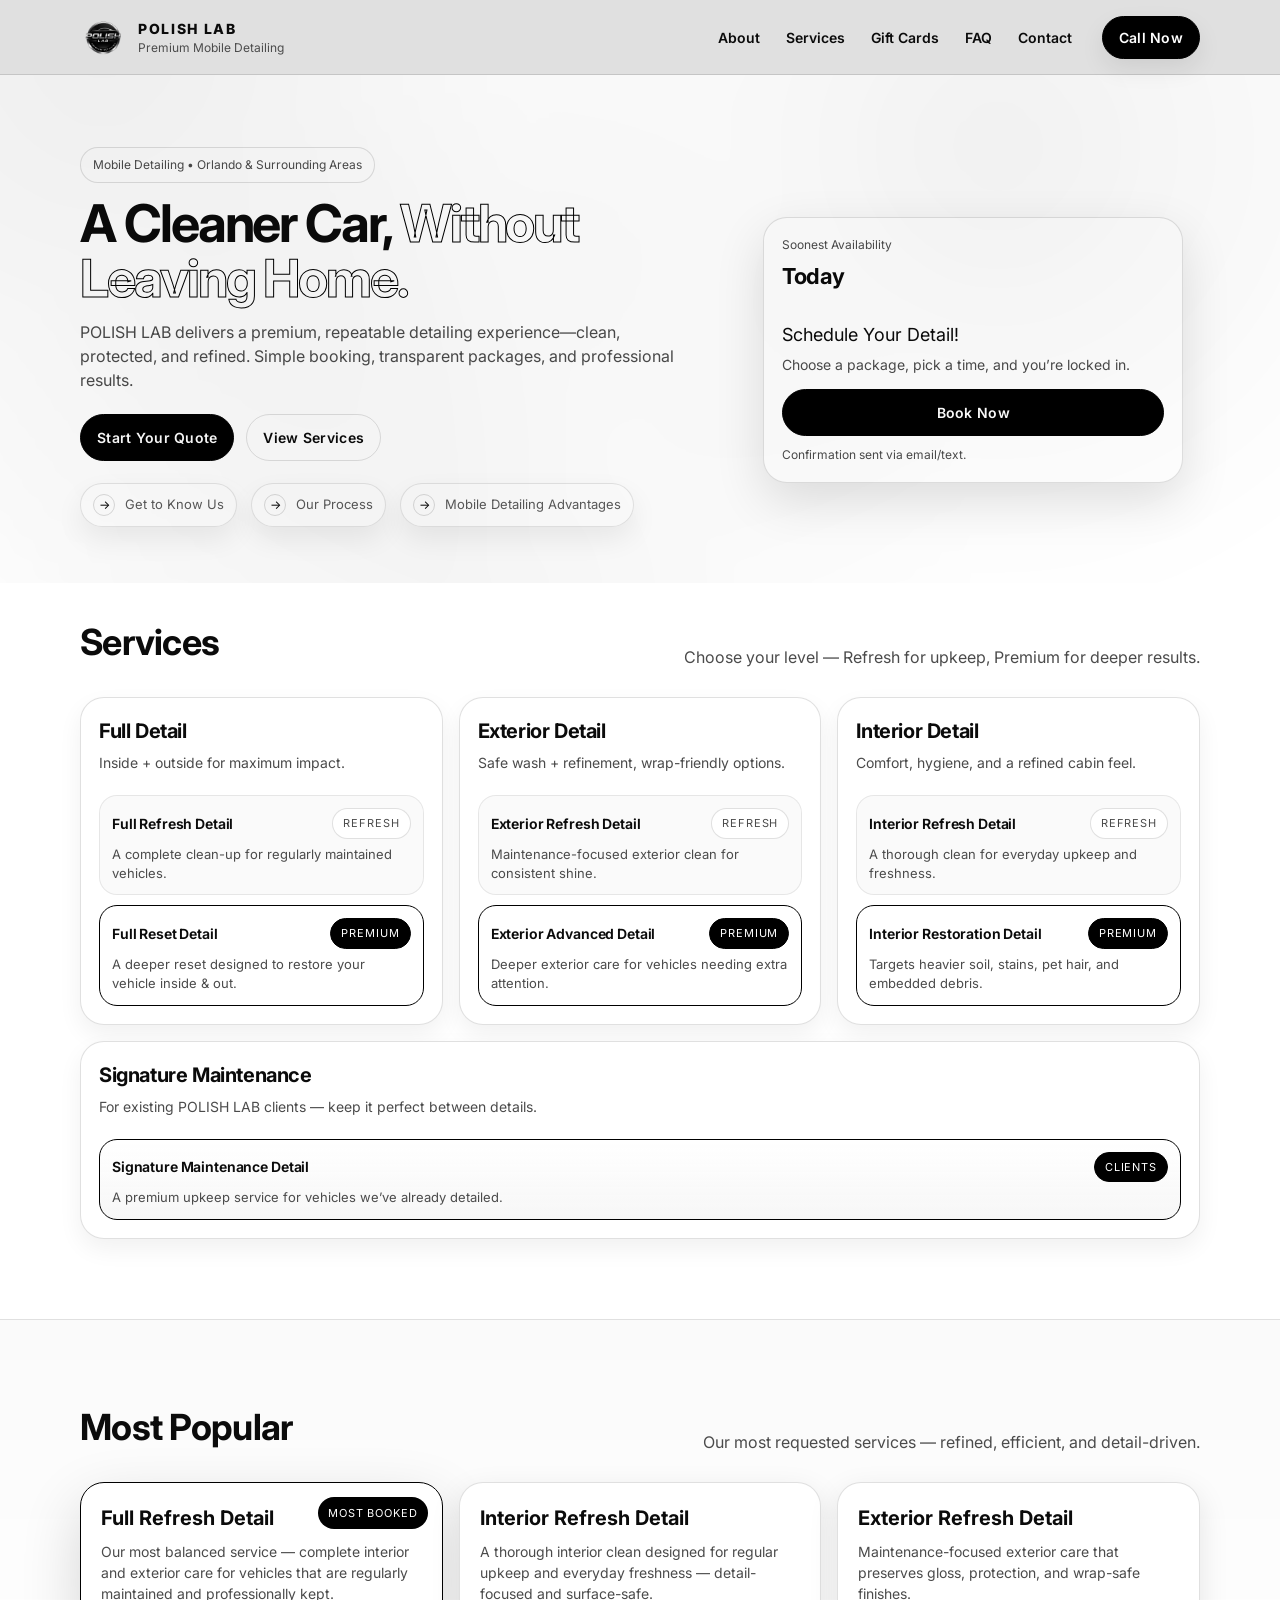
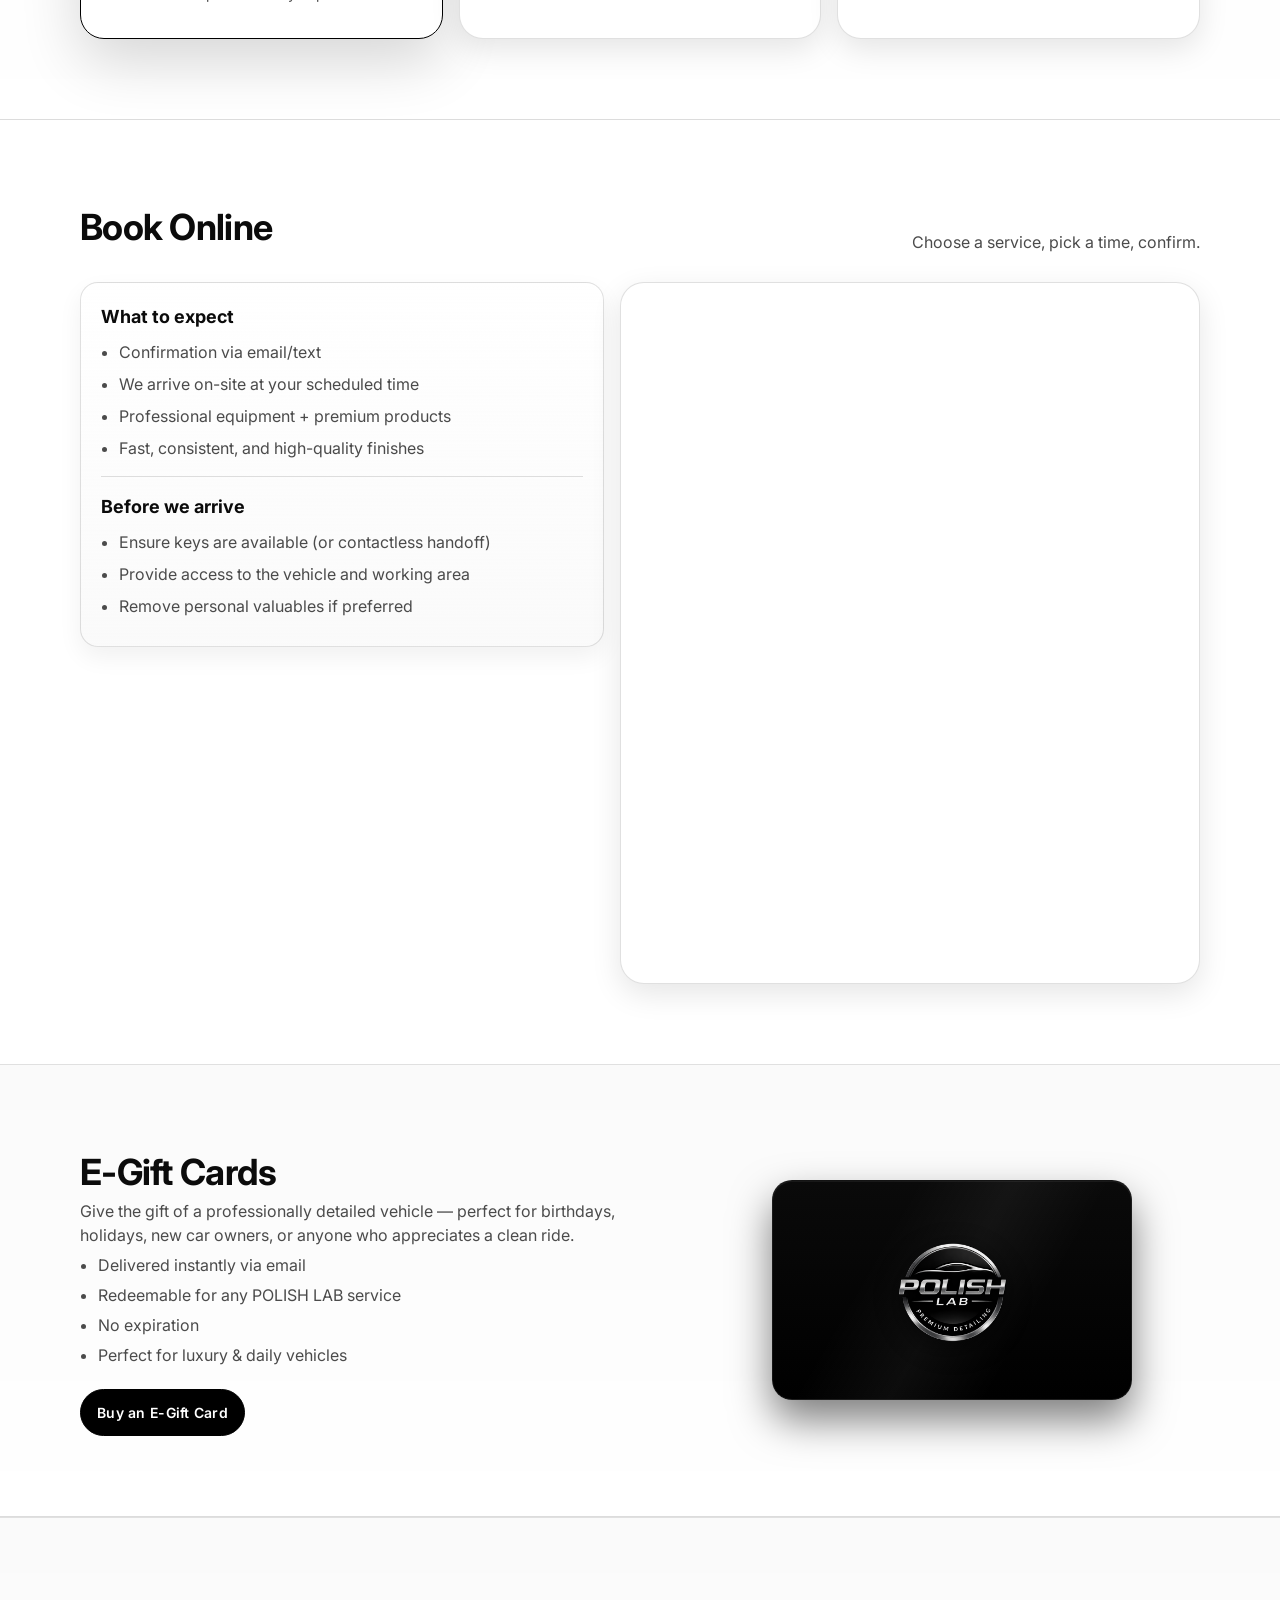
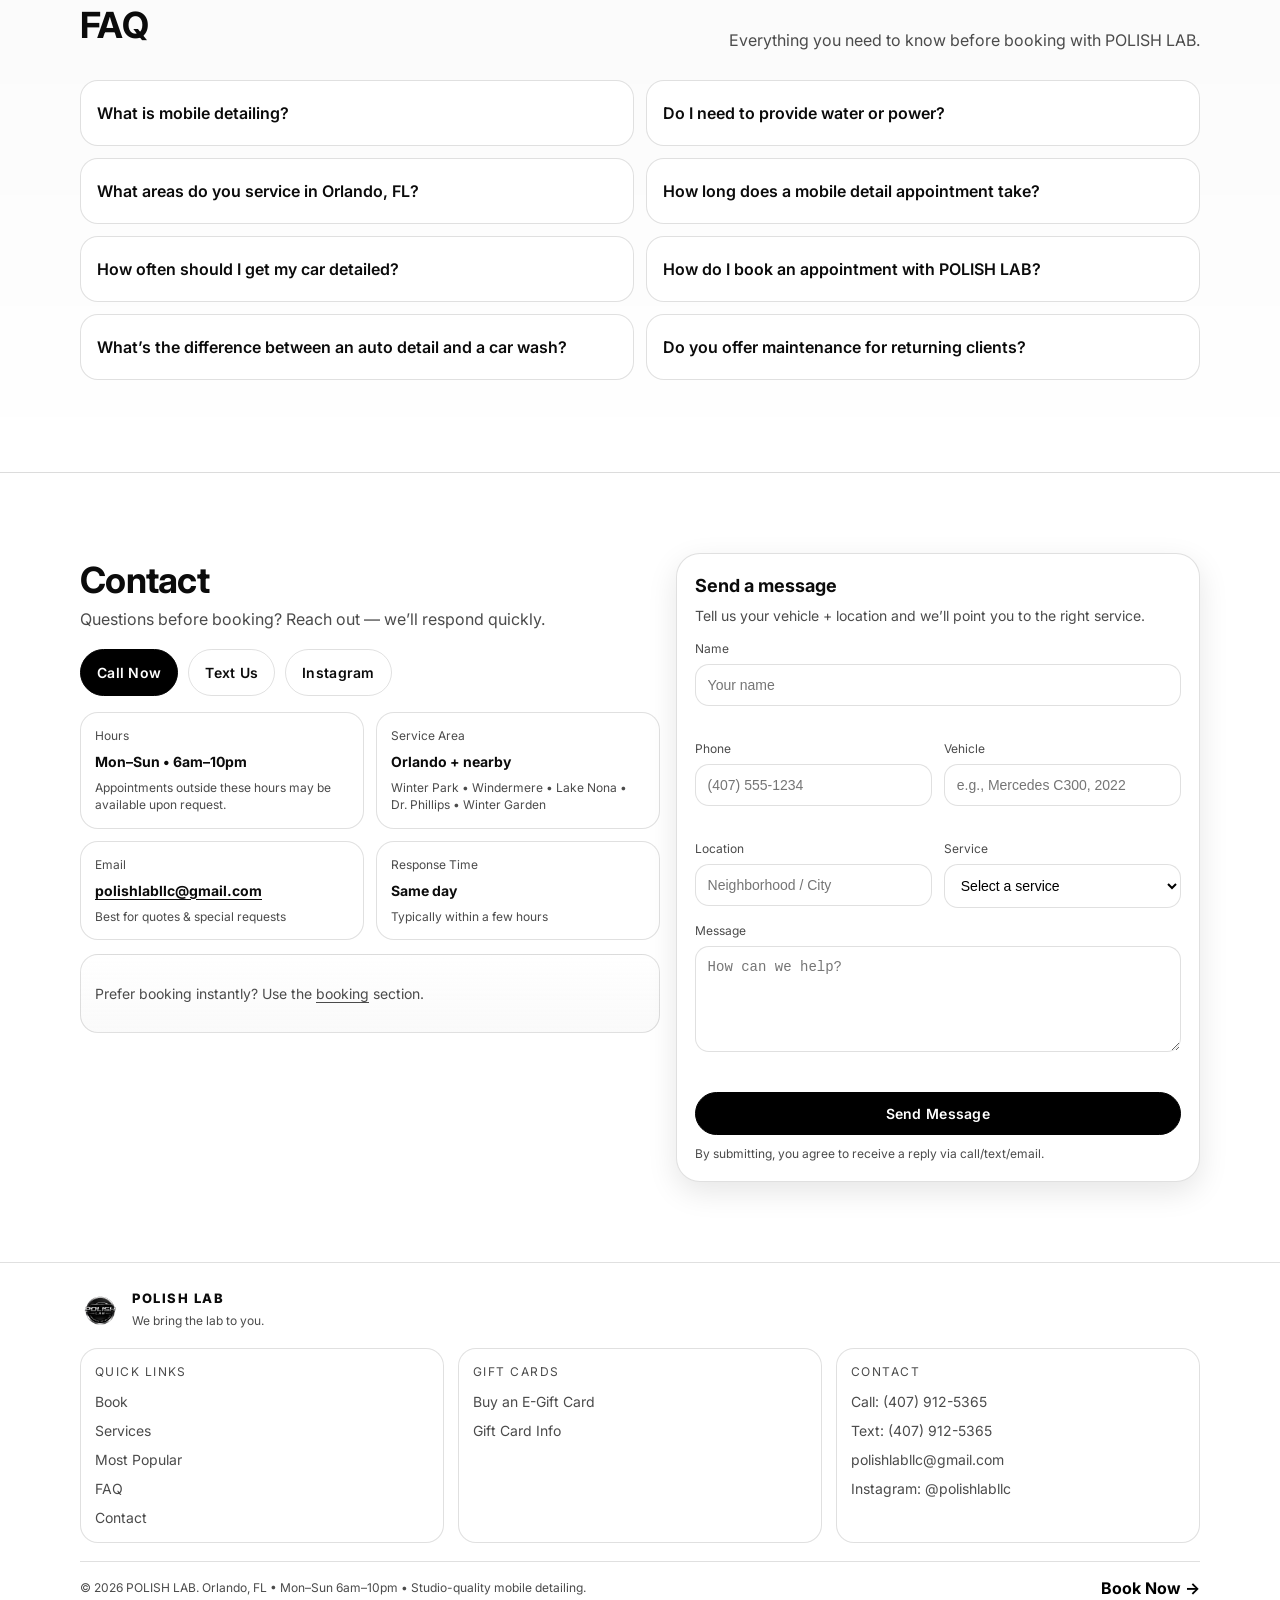
==== index.html @ 47324b0d "Update booking link to external appointment service" ====
<!DOCTYPE html>
<html lang="en">
  <head>
    <meta charset="UTF-8" />
    <meta name="viewport" content="width=device-width, initial-scale=1" />
    <link rel="icon" href="polishlabtransparentlogo.png" />
    <meta
      name="description"
      content="Polish Lab Mobile Detailing in Orlando. Premium interior, exterior, and full detail services for cars, SUVs, trucks, and luxury vehicles. Book today."
    />
    <meta name="theme-color" content="#000000" />
    <meta
      name="viewport"
      content="width=device-width, initial-scale=1, viewport-fit=cover"
    />
    <title>POLISH LAB | Premium Mobile Detailing</title>

    <link rel="preconnect" href="https://square.site" />
    <link rel="preconnect" href="https://fonts.googleapis.com" />
    <link rel="preconnect" href="https://fonts.gstatic.com" crossorigin />
    <link
      href="https://fonts.googleapis.com/css2?family=Inter:wght@300;400;500;600;700&display=swap"
      rel="stylesheet"
    />

    <link rel="stylesheet" href="styles.css" />
    <script src="app.js" defer></script>
  </head>
  <body>
    <!-- Skip Link -->
    <a class="skip-link" href="#main">Skip to content</a>

    <!-- Header -->
    <header class="header" id="top">
      <div class="container header__inner">
        <a class="brand" href="index.html" aria-label="POLISH LAB Home">
          <img
            class="brand__logo"
            src="polishlabtransparentlogo.png"
            alt="POLISH LAB logo"
          />
          <div class="brand__text">
            <span class="brand__name">POLISH LAB</span>
            <span class="brand__tagline">Premium Mobile Detailing</span>
          </div>
        </a>

        <nav class="nav" aria-label="Primary navigation">
          <button
            class="nav__toggle"
            id="navToggle"
            aria-expanded="false"
            aria-controls="navMenu"
          >
            <span class="nav__toggleLine"></span>
            <span class="nav__toggleLine"></span>
            <span class="nav__toggleLine"></span>
            <span class="sr-only">Open menu</span>
          </button>

          <ul class="nav__menu" id="navMenu">
            <li><a href="about.html" class="nav__link">About</a></li>
            <li><a href="#services" class="nav__link">Services</a></li>
            <li><a href="#gift-cards" class="nav__link">Gift Cards</a></li>
            <!-- <li><a href="#gallery" class="nav__link">Gallery</a></li> -->
            <!-- <li><a href="#reviews" class="nav__link">Reviews</a></li> -->
            <li><a href="#faq" class="nav__link">FAQ</a></li>
            <li><a href="#contact" class="nav__link">Contact</a></li>
            <li class="nav__cta">
              <a href="tel:+14079125365" class="btn btn--nav">Call Now</a>
            </li>
          </ul>
        </nav>
      </div>
    </header>

    <main id="main">
      <!-- Hero -->
      <section class="hero">
        <div class="container hero__grid">
          <div class="hero__content">
            <p class="kicker">Mobile Detailing • Orlando & Surrounding Areas</p>
            <h1 class="hero__title">
              A Cleaner Car,
              <span class="text-outline">Without Leaving Home.</span>
            </h1>
            <p class="hero__subtitle">
              POLISH LAB delivers a premium, repeatable detailing
              experience—clean, protected, and refined. Simple booking,
              transparent packages, and professional results.
            </p>

            <div class="hero__actions">
              <a class="btn btn--primary" href="#contact">Start Your Quote</a>
              <a class="btn btn--ghost" href="#services">View Services</a>
            </div>

            <div class="trust">
              <div class="trust trust--links" aria-label="Explore Polish Lab">
                <a class="trust__item" href="about.html">
                  <span class="trust__value">→</span>
                  <span class="trust__label">Get to Know Us</span>
                </a>

                <a class="trust__item" href="our_process.html">
                  <span class="trust__value">→</span>
                  <span class="trust__label">Our Process</span>
                </a>

                <a class="trust__item" href="advantages.html">
                  <span class="trust__value">→</span>
                  <span class="trust__label">Mobile Detailing Advantages</span>
                </a>
              </div>
            </div>
          </div>

          <div class="hero__card">
            <div class="heroCard">
              <div class="heroCard__top">
                <p class="heroCard__label">Soonest Availability</p>
                <p class="heroCard__value">Today</p>
              </div>
              <div class="heroCard__body">
                <p class="heroCard__title">Schedule Your Detail!</p>
                <p class="heroCard__desc">
                  Choose a package, pick a time, and you’re locked in.
                </p>
                <a class="btn btn--primary btn--full" href="#booking"
                  >Book Now</a
                >
                <p class="heroCard__fineprint">
                  Confirmation sent via email/text.
                </p>
              </div>
            </div>
          </div>
        </div>

        <div class="hero__bg" aria-hidden="true"></div>
      </section>

      <section class="section" id="services">
        <div class="container">
          <div class="section__head">
            <h2 class="section__title">Services</h2>
            <p class="section__subtitle">
              Choose your level — Refresh for upkeep, Premium for deeper
              results.
            </p>
          </div>

          <div class="svcGrid">
            <!-- FULL DETAIL -->
            <article class="svcCard">
              <div class="svcCard__head">
                <h3 class="svcCard__title">Full Detail</h3>
                <p class="svcCard__sub">Inside + outside for maximum impact.</p>
              </div>

              <!-- FULL REFRESH -->
              <a
                class="svcTier svcTier--link"
                href="https://book.squareup.com/appointments/rlv0rnjqiiqgdj/location/L0VBB9X74ZW7B/services/2YSHM3F6CTSTKU2E7JL6L5FB"
                target="_blank"
                rel="noopener"
              >
                <div class="svcTier__top">
                  <span class="svcTier__name">Full Refresh Detail</span>
                  <span class="svcTier__tag">Refresh</span>
                </div>
                <p class="svcTier__desc">
                  A complete clean-up for regularly maintained vehicles.
                </p>
              </a>

              <!-- FULL RESET -->
              <a
                class="svcTier svcTier--premium svcTier--link"
                href="https://book.squareup.com/appointments/rlv0rnjqiiqgdj/location/L0VBB9X74ZW7B/services/4GHTC3KBKSU326PTYJQZPZO4"
                target="_blank"
                rel="noopener"
              >
                <div class="svcTier__top">
                  <span class="svcTier__name">Full Reset Detail</span>
                  <span class="svcTier__tag svcTier__tag--dark">Premium</span>
                </div>
                <p class="svcTier__desc">
                  A deeper reset designed to restore your vehicle inside & out.
                </p>
              </a>
            </article>

            <!-- EXTERIOR -->
            <article class="svcCard">
              <div class="svcCard__head">
                <h3 class="svcCard__title">Exterior Detail</h3>
                <p class="svcCard__sub">
                  Safe wash + refinement, wrap-friendly options.
                </p>
              </div>

              <a
                class="svcTier svcTier--link"
                href="https://book.squareup.com/appointments/rlv0rnjqiiqgdj/location/L0VBB9X74ZW7B/services/3644SN3YRSXXIBCE2UNRLGRY"
                target="_blank"
                rel="noopener"
              >
                <div class="svcTier__top">
                  <span class="svcTier__name">Exterior Refresh Detail</span>
                  <span class="svcTier__tag">Refresh</span>
                </div>
                <p class="svcTier__desc">
                  Maintenance-focused exterior clean for consistent shine.
                </p>
              </a>

              <a
                class="svcTier svcTier--premium svcTier--link"
                href="https://book.squareup.com/appointments/rlv0rnjqiiqgdj/location/L0VBB9X74ZW7B/services/W2YSS4WRNVDP2NOS2OALT2FR"
                target="_blank"
                rel="noopener"
              >
                <div class="svcTier__top">
                  <span class="svcTier__name">Exterior Advanced Detail</span>
                  <span class="svcTier__tag svcTier__tag--dark">Premium</span>
                </div>
                <p class="svcTier__desc">
                  Deeper exterior care for vehicles needing extra attention.
                </p>
              </a>
            </article>

            <!-- INTERIOR -->
            <article class="svcCard">
              <div class="svcCard__head">
                <h3 class="svcCard__title">Interior Detail</h3>
                <p class="svcCard__sub">
                  Comfort, hygiene, and a refined cabin feel.
                </p>
              </div>

              <a
                class="svcTier svcTier--link"
                href="https://book.squareup.com/appointments/rlv0rnjqiiqgdj/location/L0VBB9X74ZW7B/services/4APMO47WJN6AWVTVA4CSWLKH"
                target="_blank"
                rel="noopener"
              >
                <div class="svcTier__top">
                  <span class="svcTier__name">Interior Refresh Detail</span>
                  <span class="svcTier__tag">Refresh</span>
                </div>
                <p class="svcTier__desc">
                  A thorough clean for everyday upkeep and freshness.
                </p>
              </a>

              <a
                class="svcTier svcTier--premium svcTier--link"
                href="https://book.squareup.com/appointments/rlv0rnjqiiqgdj/location/L0VBB9X74ZW7B/services/OYTOVCQ3TISK2YWTBJ4FZNG4"
                target="_blank"
                rel="noopener"
              >
                <div class="svcTier__top">
                  <span class="svcTier__name">Interior Restoration Detail</span>
                  <span class="svcTier__tag svcTier__tag--dark">Premium</span>
                </div>
                <p class="svcTier__desc">
                  Targets heavier soil, stains, pet hair, and embedded debris.
                </p>
              </a>
            </article>

            <!-- MAINTENANCE -->
            <article class="svcCard svcCard--wide">
              <div class="svcCard__head">
                <h3 class="svcCard__title">Signature Maintenance</h3>
                <p class="svcCard__sub">
                  For existing POLISH LAB clients — keep it perfect between
                  details.
                </p>
              </div>

              <a
                class="svcTier svcTier--signature svcTier--link"
                href="https://book.squareup.com/appointments/rlv0rnjqiiqgdj/location/L0VBB9X74ZW7B/services/3N7TRBYJ2FWQDQ62SHEEFXLG"
                target="_blank"
                rel="noopener"
              >
                <div class="svcTier__top">
                  <span class="svcTier__name"
                    >Signature Maintenance Detail</span
                  >
                  <span class="svcTier__tag svcTier__tag--dark">Clients</span>
                </div>
                <p class="svcTier__desc">
                  A premium upkeep service for vehicles we’ve already detailed.
                </p>
              </a>
            </article>
          </div>
        </div>
      </section>

     <!-- Most Popular -->
      <section class="section section--alt" id="packages">
        <div class="container">
          <div class="section__head">
            <h2 class="section__title">Most Popular</h2>
            <p class="section__subtitle">
              Our most requested services — refined, efficient, and
              detail-driven.
            </p>
          </div>

          <div class="pricing">
            <!-- FULL REFRESH (Featured) -->
            <a
              class="priceCard priceCard--featured priceCard--link"
              href="https://book.squareup.com/appointments/rlv0rnjqiiqgdj/location/L0VBB9X74ZW7B/services/2YSHM3F6CTSTKU2E7JL6L5FB"
              target="_blank"
              rel="noopener"
            >
              <div class="priceCard__badge">Most Booked</div>

              <h3 class="priceCard__title">Full Refresh Detail</h3>

              <p class="priceCard__desc">
                Our most balanced service — complete interior and exterior care
                for vehicles that are regularly maintained and professionally
                kept.
              </p>
            </a>

            <!-- INTERIOR REFRESH -->
            <a
              class="priceCard priceCard--link"
              href="https://book.squareup.com/appointments/rlv0rnjqiiqgdj/location/L0VBB9X74ZW7B/services/4APMO47WJN6AWVTVA4CSWLKH"
              target="_blank"
              rel="noopener"
            >
              <h3 class="priceCard__title">Interior Refresh Detail</h3>

              <p class="priceCard__desc">
                A thorough interior clean designed for regular upkeep and
                everyday freshness — detail-focused and surface-safe.
              </p>
            </a>

            <!-- EXTERIOR REFRESH -->
            <a
              class="priceCard priceCard--link"
              href="https://book.squareup.com/appointments/rlv0rnjqiiqgdj/location/L0VBB9X74ZW7B/services/3644SN3YRSXXIBCE2UNRLGRY"
              target="_blank"
              rel="noopener"
            >
              <h3 class="priceCard__title">Exterior Refresh Detail</h3>

              <p class="priceCard__desc">
                Maintenance-focused exterior care that preserves gloss,
                protection, and wrap-safe finishes.
              </p>
            </a>
          </div>
        </div>
      </section>

      <!-- Booking -->
      <section class="section" id="booking">
        <div class="container">
          <div class="section__head">
            <h2 class="section__title">Book Online</h2>
            <p class="section__subtitle">
              Choose a service, pick a time, confirm.
            </p>
          </div>

          <div class="booking">
            <div class="booking__left">
              <div class="card card--soft">
                <h3 class="card__title">What to expect</h3>
                <ul class="list">
                  <li>Confirmation via email/text</li>
                  <li>We arrive on-site at your scheduled time</li>
                  <li>Professional equipment + premium products</li>
                  <li>Fast, consistent, and high-quality finishes</li>
                </ul>

                <div class="divider"></div>

                <h3 class="card__title">Before we arrive</h3>
                <ul class="list">
                  <li>Ensure keys are available (or contactless handoff)</li>
                  <li>Provide access to the vehicle and working area</li>
                  <li>Remove personal valuables if preferred</li>
                </ul>
              </div>
            </div>

            <div class="booking__right">
              <div class="squareWidgetWrap" aria-label="Square booking widget">
                <!-- Square Appointments Embed -->
                <!-- Start Square Appointments Embed Code -->
                <script src="https://square.site/appointments/buyer/widget/rlv0rnjqiiqgdj/L0VBB9X74ZW7B.js"></script>
                <!-- End Square Appointments Embed Code -->
                <noscript>
                  <div class="noscript">
                    JavaScript is required to load the booking widget.
                  </div>
                </noscript>
              </div>
            </div>
          </div>
        </div>
      </section>

      <!-- Gift Cards -->
      <section class="section section--alt" id="gift-cards">
        <div class="container">
          <div class="giftGrid">
            <div class="giftContent">
              <h2 class="section__title">E-Gift Cards</h2>
              <p class="section__subtitle">
                Give the gift of a professionally detailed vehicle — perfect for
                birthdays, holidays, new car owners, or anyone who appreciates a
                clean ride.
              </p>

              <ul class="list list--compact">
                <li>Delivered instantly via email</li>
                <li>Redeemable for any POLISH LAB service</li>
                <li>No expiration</li>
                <li>Perfect for luxury & daily vehicles</li>
              </ul>

              <a
                class="btn btn--primary"
                href="https://app.squareup.com/gift/ML5EJYE9EN1YE/order"
                target="_blank"
                rel="noopener"
              >
                Buy an E-Gift Card
              </a>
            </div>

            <div class="giftCard">
              <div class="giftCard__shine"></div>
              <img
                src="polishlabtransparentlogo.png"
                alt="POLISH LAB Gift Card"
                class="giftCard__logo"
              />
            </div>
          </div>
        </div>
      </section>

      <!--
<section class="section section--alt" id="gallery">
  ...
</section>
-->

      <!--
<section class="section" id="reviews">
  ...
</section>
-->

      <!-- FAQ -->
      <section class="section section--alt" id="faq">
        <div class="container">
          <div class="section__head">
            <h2 class="section__title">FAQ</h2>
            <p class="section__subtitle">
              Everything you need to know before booking with POLISH LAB.
            </p>
          </div>

          <div class="faq">
            <details class="faq__item">
              <summary class="faq__q">What is mobile detailing?</summary>
              <div class="faq__a">
                Mobile auto detailing is a full-service, professional vehicle
                cleaning and restoration performed at your home, office, or
                preferred location.
                <br /><br />
                At <strong>POLISH LAB</strong>, we specialize in luxury mobile
                car detailing in Orlando, FL, using
                <strong>DI (deionized) water</strong>, premium detailing
                products, and advanced techniques to safely clean, protect, and
                enhance your vehicle’s finish. <br /><br />
                You get the convenience of on-site service with the quality and
                results of a high-end detailing studio.
              </div>
            </details>

            <details class="faq__item">
              <summary class="faq__q">
                What areas do you service in Orlando, FL?
              </summary>
              <div class="faq__a">
                We service Orlando and surrounding areas, including Winter Park,
                Windermere, Lake Nona, Dr. Phillips, Winter Garden, and nearby
                communities.
                <br /><br />
                If you’re unsure whether your location is within our service
                area, feel free to contact us and we’ll be happy to confirm.
              </div>
            </details>

            <details class="faq__item">
              <summary class="faq__q">
                How often should I get my car detailed?
              </summary>
              <div class="faq__a">
                For luxury, exotic, or performance vehicles, we recommend a
                <strong>maintenance detail every 2–4 weeks</strong> to preserve
                a flawless finish and protect your paint from Florida’s heat, UV
                exposure, and environmental fallout. <br /><br />
                Regular detailing helps prevent oxidation, water spots, and
                swirl marks, keeping gloss and protection levels consistent
                year-round.
                <br /><br />
                Our
                <strong>Signature Maintenance Detailing Program</strong> offers
                discounted pricing and priority scheduling for returning
                clients.
              </div>
            </details>

            <details class="faq__item">
              <summary class="faq__q">
                What’s the difference between an auto detail and a car wash?
              </summary>
              <div class="faq__a">
                A traditional car wash focuses on speed and basic cleaning —
                often using harsh chemicals and improper techniques that can
                damage paint.
                <br /><br />
                Auto detailing is a precision-based cleaning and restoration
                process. At <strong>POLISH LAB</strong>, we use hand washing,
                paint-safe methods, and ceramic-safe products to achieve a
                swirl-free, mirror-gloss finish. <br /><br />
                Our detailing protects your vehicle’s paint, wheels, and
                interior at a level no standard car wash can match.
              </div>
            </details>

            <details class="faq__item">
              <summary class="faq__q">
                Do I need to provide water or power?
              </summary>
              <div class="faq__a">
                No — <strong>POLISH LAB is completely self-sufficient</strong>.
                <br /><br />
                Our mobile detailing van is equipped with deionized water, a
                professional generator, and all necessary high-end equipment to
                complete your service anywhere in Orlando, FL.
                <br /><br />
                You don’t need to provide anything — just access to the vehicle
                and the keys.
              </div>
            </details>

            <details class="faq__item">
              <summary class="faq__q">
                How long does a mobile detail appointment take?
              </summary>
              <div class="faq__a">
                Appointment times vary based on the service selected, vehicle
                size, and overall condition.
                <br /><br />
                Most services take between <strong>1 to 4 hours</strong>. Larger
                vehicles or deeper restoration services may require additional
                time. <br /><br />
                Your booking confirmation will include an estimated service
                window.
              </div>
            </details>

            <details class="faq__item">
              <summary class="faq__q">
                How do I book an appointment with POLISH LAB?
              </summary>
              <div class="faq__a">
                Booking is easy.
                <br /><br />
                Simply use our online booking system or contact us directly to
                schedule your mobile detailing service.
                <br /><br />
                We’ll confirm your location, vehicle, and selected service. Our
                team arrives fully equipped and ready to deliver
                <strong
                  >Orlando’s most premium mobile detailing experience</strong
                >.
              </div>
            </details>
            <details class="faq__item">
              <summary class="faq__q">
                Do you offer maintenance for returning clients?
              </summary>
              <div class="faq__a">
                Yes — the <strong>Signature Maintenance Detail</strong> is
                designed exclusively for returning POLISH LAB clients. It keeps
                your vehicle consistently clean and protected between deeper
                services, with discounted pricing and priority scheduling when
                available.
              </div>
            </details>
          </div>
        </div>
      </section>

      <!-- Contact -->
      <section class="section" id="contact">
        <div class="container">
          <div class="contactPro">
            <div class="contactPro__left">
              <h2 class="section__title">Contact</h2>
              <p class="section__subtitle">
                Questions before booking? Reach out — we’ll respond quickly.
              </p>

              <div class="contactActions">
                <!-- Replace the phone + email with your real info -->
                <a class="btn btn--primary" href="tel:+14079125365">Call Now</a>
                <a class="btn btn--ghost" href="sms:+14079125365">Text Us</a>
                <a
                  class="btn btn--ghost"
                  href="https://instagram.com/polishlabllc"
                  target="_blank"
                  rel="noopener"
                  >Instagram</a
                >
              </div>

              <div class="contactGrid">
                <div class="infoCard">
                  <p class="infoCard__label">Hours</p>
                  <p class="infoCard__value">Mon–Sun • 6am–10pm</p>
                  <p class="infoCard__note">
                    Appointments outside these hours may be available upon
                    request.
                  </p>
                </div>

                <div class="infoCard">
                  <p class="infoCard__label">Service Area</p>
                  <p class="infoCard__value">Orlando + nearby</p>
                  <p class="infoCard__note">
                    Winter Park • Windermere • Lake Nona • Dr. Phillips • Winter
                    Garden
                  </p>
                </div>

                <div class="infoCard hide-mobile">
                  <p class="infoCard__label">Email</p>
                  <p class="infoCard__value">
                    <a class="contactLink" href="mailto:polishlabllc@gmail.com"
                      >polishlabllc@gmail.com</a
                    >
                  </p>
                  <p class="infoCard__note">
                    Best for quotes & special requests
                  </p>
                </div>

                <div class="infoCard hide-mobile">
                  <p class="infoCard__label">Response Time</p>
                  <p class="infoCard__value">Same day</p>
                  <p class="infoCard__note">Typically within a few hours</p>
                </div>
              </div>

              <div class="contactMini hide-mobile">
                <p>
                  Prefer booking instantly? Use the
                  <a class="contactLink" href="#booking">booking</a>
                  section.
                </p>
              </div>
            </div>

            <form class="contactPro__form" id="contactForm" novalidate>
              <div class="formHead">
                <h3 class="formHead__title">Send a message</h3>
                <p class="formHead__sub">
                  Tell us your vehicle + location and we’ll point you to the
                  right service.
                </p>
              </div>

              <div class="field">
                <label for="name">Name</label>
                <input
                  id="name"
                  name="name"
                  type="text"
                  placeholder="Your name"
                  autocomplete="name"
                  required
                />
                <small class="error" data-error-for="name"></small>
              </div>

              <div class="fieldRow">
                <div class="field">
                  <label for="phone">Phone</label>
                  <input
                    id="phone"
                    name="phone"
                    type="tel"
                    placeholder="(407) 555-1234"
                    autocomplete="tel"
                    required
                  />
                  <small class="error" data-error-for="phone"></small>
                </div>

                <div class="field">
                  <label for="vehicle">Vehicle</label>
                  <input
                    id="vehicle"
                    name="vehicle"
                    type="text"
                    placeholder="e.g., Mercedes C300, 2022"
                    autocomplete="off"
                  />
                </div>
              </div>

              <div class="fieldRow">
                <div class="field">
                  <label for="location">Location</label>
                  <input
                    id="location"
                    name="location"
                    type="text"
                    placeholder="Neighborhood / City"
                    autocomplete="off"
                  />
                </div>

                <div class="field">
                  <label for="service">Service</label>
                  <select id="service" name="service">
                    <option value="">Select a service</option>
                    <option>Full Refresh Detail</option>
                    <option>Full Reset Detail</option>
                    <option>Exterior Refresh Detail</option>
                    <option>Exterior Advanced Detail</option>
                    <option>Interior Refresh Detail</option>
                    <option>Interior Restoration Detail</option>
                    <option>Signature Maintenance Detail</option>
                  </select>
                </div>
              </div>

              <div class="field">
                <label for="message">Message</label>
                <textarea
                  id="message"
                  name="message"
                  rows="5"
                  placeholder="How can we help?"
                  required
                ></textarea>
                <small class="error" data-error-for="message"></small>
              </div>

              <button type="submit" class="btn btn--primary btn--full">
                Send Message
              </button>

              <p
                class="formNote"
                id="formNote"
                role="status"
                aria-live="polite"
              ></p>

              <p class="formFineprint">
                By submitting, you agree to receive a reply via call/text/email.
              </p>
            </form>
          </div>
        </div>
      </section>
    </main>

    <!-- Footer -->
    <footer class="footer">
      <div class="container footer__inner">
        <div class="footer__brand">
          <img
            class="footer__logo"
            src="polishlabtransparentlogo.png"
            alt="POLISH LAB logo"
          />
          <div>
            <p class="footer__name">POLISH LAB</p>
            <p class="footer__copy">We bring the lab to you.</p>
          </div>
        </div>

        <div class="footer__cols">
          <div class="footerCol">
            <p class="footerCol__title">Quick Links</p>
            <div class="footerCol__links">
              <a href="#booking">Book</a>
              <a href="#services">Services</a>
              <a href="#packages">Most Popular</a>
              <a href="#faq">FAQ</a>
              <a href="#contact">Contact</a>
            </div>
          </div>

          <div class="footerCol">
            <p class="footerCol__title">Gift Cards</p>
            <div class="footerCol__links">
              <a
                href="https://app.squareup.com/gift/ML5EJYE9EN1YE/order"
                target="_blank"
                rel="noopener"
                >Buy an E-Gift Card</a
              >
              <a href="#gift-cards">Gift Card Info</a>
            </div>
          </div>

          <div class="footerCol">
            <p class="footerCol__title">Contact</p>
            <div class="footerCol__links">
              <!-- Replace phone/email if needed -->
              <a href="tel:+14079125365">Call: (407) 912-5365</a>
              <a href="sms:+14079125365">Text: (407) 912-5365</a>
              <a href="mailto:polishlabllc@gmail.com">polishlabllc@gmail.com</a>
              <a
                href="https://instagram.com/polishlabllc"
                target="_blank"
                rel="noopener"
                >Instagram: @polishlabllc</a
              >
            </div>
          </div>
        </div>

        <div class="footer__bar">
          <p class="footer__fineprint">
            © <span id="year"></span> POLISH LAB. Orlando, FL • Mon–Sun 6am–10pm
            • Studio-quality mobile detailing.
          </p>
          <a class="footer__book hide-mobile" href="#booking">Book Now →</a>
        </div>
      </div>
    </footer>

    <!-- Sticky booking button (mobile-friendly) -->
    <div class="stickyBook" id="stickyBook">
      <a
        class="btn btn--primary btn--full"
        href="https://book.squareup.com/appointments/rlv0rnjqiiqgdj/location/L0VBB9X74ZW7B/services"
        target="_blank"
        rel="noopener"
      >
        Book Now
      </a>
    </div>

    <!-- Lightbox modal (for gallery placeholders) -->
    <div
      class="modal"
      id="lightbox"
      aria-hidden="true"
      role="dialog"
      aria-label="Gallery lightbox"
    >
      <div class="modal__backdrop" data-close="true"></div>
      <div class="modal__panel" role="document">
        <button
          class="modal__close"
          type="button"
          aria-label="Close"
          data-close="true"
        >
          ✕
        </button>
        <div class="modal__content" id="lightboxContent">
          <p class="modal__title">Gallery</p>
          <p class="modal__text">
            Replace placeholders with your real photos for the full effect.
          </p>
        </div>
      </div>
    </div>
  </body>
</html>
---- styles.css ----
:root {
  --bg: #ffffff;
  --text: #0b0b0b;
  --muted: #4b4b4b;
  --line: rgba(0, 0, 0, 0.12);
  --soft: rgba(0, 0, 0, 0.04);
  --shadow: 0 10px 30px rgba(0, 0, 0, 0.1);
  --shadow2: 0 18px 50px rgba(0, 0, 0, 0.12);

  --radius: 18px;
  --radius2: 24px;

  --container: 1120px;
  --font: "Inter", system-ui, -apple-system, Segoe UI, Roboto, Helvetica, Arial,
    sans-serif;
}

* {
  box-sizing: border-box;
}
html {
  scroll-behavior: smooth;
  scroll-padding-top: 90px; /* tweak if needed */
}
body {
  background: #000;
  margin: 0;
  font-family: var(--font);
  color: var(--text);

  line-height: 1.5;
}

main,
.section,
.footer {
  background: #fff;
}

img {
  max-width: 100%;
  display: block;
}
a {
  color: inherit;
  text-decoration: none;
}
button {
  font-family: inherit;
}

.container {
  width: min(var(--container), calc(100% - 32px));
  margin-inline: auto;
}

.sr-only {
  position: absolute;
  width: 1px;
  height: 1px;
  padding: 0;
  margin: -1px;
  overflow: hidden;
  clip: rect(0, 0, 0, 0);
  white-space: nowrap;
  border: 0;
}

.skip-link {
  position: absolute;
  left: -999px;
  top: 10px;
  background: #000;
  color: #fff;
  padding: 10px 12px;
  border-radius: 10px;
  z-index: 9999;
}
.skip-link:focus {
  left: 12px;
}

/* Header */
.header {
  position: sticky;
  top: 0;
  z-index: 100;
  background: rgba(255, 255, 255, 0.88);
  backdrop-filter: blur(10px);
  border-bottom: 1px solid var(--line);
  padding-top: env(safe-area-inset-top);
}
.header__inner {
  display: flex;
  align-items: center;
  justify-content: space-between;
  gap: 16px;
  padding: 14px 0;
}

.brand {
  display: flex;
  align-items: center;
  gap: 12px;
  min-width: 220px;
}
.brand__logo {
  width: 46px;
  height: 46px;
  object-fit: contain;
}
.brand__name {
  display: block;
  font-weight: 800;
  letter-spacing: 0.12em;
  font-size: 14px;
}
.brand__tagline {
  display: block;
  font-size: 12px;
  color: var(--muted);
}

.nav__toggle {
  display: none;
  border: 1px solid var(--line);
  background: white;
  color: #000;
  border-radius: 14px;
  padding: 10px 12px;
  align-items: center;
  justify-content: center;
  gap: 6px;
}
.nav__toggleLine {
  display: block;
  width: 20px;
  height: 2px;
  background: black;
  margin: 3px 0;
  border-radius: 10px;
}

.nav__menu {
  display: flex;
  align-items: center;
  gap: 18px;
  list-style: none;
  padding: 0;
  margin: 0;
}
/* Links */
.nav__link {
  position: relative;
  font-size: 14px;
  font-weight: 600;
  color: var(--text);
  padding: 8px 4px;
  transition: color 0.2s ease;
}

/* subtle underline hover (premium look) */
.nav__link::after {
  content: "";
  position: absolute;
  left: 0;
  bottom: -4px;
  width: 100%;
  height: 2px;
  background: #000;
  transform: scaleX(0);
  transform-origin: left;
  transition: transform 0.18s ease;
}

.nav__link:hover {
  color: #000;
}

.nav__link:hover::after {
  transform: scaleX(1);
}

/* CTA */
.nav__cta {
  margin-left: 8px;
}

.nav__cta .btn {
  padding: 10px 16px;
  border-radius: 999px;
  font-size: 14px;
  box-shadow: 0 10px 24px rgba(0, 0, 0, 0.08);
}

/* Buttons */
.btn {
  display: inline-flex;
  align-items: center;
  justify-content: center;
  gap: 10px;
  border-radius: 999px;
  border: 1px solid var(--line);
  padding: 12px 16px;
  font-weight: 600;
  font-size: 14px;
  letter-spacing: 0.02em;
  background: #fff;
  transition: transform 0.15s ease, box-shadow 0.15s ease, background 0.15s ease,
    border-color 0.15s ease;
  cursor: pointer;
}
.btn:hover {
  transform: translateY(-1px);
  box-shadow: 0 10px 24px rgba(0, 0, 0, 0.08);
}
.btn:active {
  transform: translateY(0);
}
.btn--primary {
  background: #000;
  color: #fff;
  border-color: #000;
}
.btn--primary:hover {
  box-shadow: 0 16px 30px rgba(0, 0, 0, 0.18);
}
.btn--nav {
  background: #000;
  color: #fff;
  border-color: #000;
}
.btn--ghost {
  background: transparent;
}
.btn--full {
  width: 100%;
}

/* Sections */
.section {
  padding: 80px 0;
}
.section--alt {
  background: linear-gradient(180deg, rgba(0, 0, 0, 0.02), rgba(0, 0, 0, 0));
  border-top: 1px solid var(--line);
  border-bottom: 1px solid var(--line);
}
.section__head {
  display: flex;
  align-items: flex-end;
  justify-content: space-between;
  gap: 16px;
  margin-bottom: 28px;
}
.section__title {
  margin: 0;
  font-size: 36px;
  letter-spacing: -0.02em;
}
.section__subtitle {
  margin: 0;
  max-width: 540px;
  color: var(--muted);
}

/* Hero */
.hero {
  position: relative;
  padding: 72px 0 56px;
  overflow: hidden;
}
.hero__grid {
  display: grid;
  grid-template-columns: 1.2fr 0.8fr;
  gap: 28px;
  align-items: stretch;
}
.kicker {
  display: inline-flex;
  gap: 8px;
  align-items: center;
  padding: 8px 12px;
  border: 1px solid var(--line);
  background: #fff;
  border-radius: 999px;
  margin: 0 0 14px;
  font-size: 12px;
  color: var(--muted);
}
.hero__title {
  margin: 0 0 14px;
  font-size: 52px;
  line-height: 1.05;
  letter-spacing: -0.04em;
}
.text-outline {
  -webkit-text-stroke: 1px #000;
  color: transparent;
}
.hero__subtitle {
  margin: 0 0 22px;
  font-size: 16px;
  color: var(--muted);
  max-width: 62ch;
}
.hero__actions {
  display: flex;
  flex-wrap: wrap;
  gap: 12px;
  margin-bottom: 22px;
}
.trust {
  display: flex;
  flex-wrap: wrap;
  gap: 10px 14px;
}
.trust__item {
  display: flex;
  gap: 10px;
  align-items: center;
  padding: 10px 12px;
  border-radius: 999px;

  background: rgba(255, 255, 255, 0.7);
  border: 1px solid rgba(0, 0, 0, 0.1);
  box-shadow: 0 12px 28px rgba(0, 0, 0, 0.07);
  backdrop-filter: blur(10px);

  font-size: 13px;
  text-decoration: none;

  transition: transform 180ms ease, box-shadow 180ms ease,
    border-color 180ms ease;
}

.trust__item:hover {
  transform: translateY(-2px);
  border-color: rgba(0, 0, 0, 0.18);
  box-shadow: 0 18px 40px rgba(0, 0, 0, 0.11);
}

.trust__value {
  width: 22px;
  height: 22px;
  border-radius: 999px;
  display: grid;
  place-items: center;
  font-size: 12px;

  background: #000;
  color: #fff;
}

.trust__label {
  color: rgba(0, 0, 0, 0.65);
}

/* Link-style trust variant (your current markup uses trust--links) */
.trust--links .trust__item {
  cursor: pointer;
}

.trust--links .trust__value {
  background: transparent;
  color: #000;
  border: 1px solid rgba(0, 0, 0, 0.14);
}

.trust--links .trust__item:hover .trust__value {
  background: #000;
  color: #fff;
  border-color: #000;
}

.hero__card {
  display: flex;
  align-items: flex-start; /* stops vertical stretching */
  margin-top: 70px;
}
.heroCard {
  width: 100%;
  max-width: 420px; /* keeps it compact and premium */
  border-radius: var(--radius2);
  border: 1px solid var(--line);
  background: #fff;
  box-shadow: var(--shadow2);
  overflow: hidden;
}
.heroCard__top {
  padding: 18px 18px 0;
}
.heroCard__label {
  margin: 0;
  font-size: 12px;
  color: var(--muted);
}
.heroCard__value {
  margin: 6px 0 0;
  font-weight: 700;
  letter-spacing: -0.02em;
  font-size: 22px;
}
.heroCard__body {
  padding: 18px;
}
.heroCard__title {
  margin: 10px 0 6px;
  font-size: 18px;
}
.heroCard__desc {
  margin: 0 0 14px;
  color: var(--muted);
  font-size: 14px;
}
.heroCard__fineprint {
  margin: 10px 0 0;
  font-size: 12px;
  color: var(--muted);
}
.hero__bg {
  position: absolute;
  inset: -40% -20%;
  background: radial-gradient(
      circle at 20% 20%,
      rgba(0, 0, 0, 0.12),
      transparent 40%
    ),
    radial-gradient(circle at 70% 30%, rgba(0, 0, 0, 0.1), transparent 35%),
    radial-gradient(circle at 40% 80%, rgba(0, 0, 0, 0.08), transparent 40%);
  pointer-events: none;
  filter: blur(20px);
  opacity: 0.55;
}

/* Cards */
.cards {
  display: grid;
  grid-template-columns: repeat(3, 1fr);
  gap: 16px;
}
.card {
  border: 1px solid var(--line);
  background: #fff;
  border-radius: var(--radius);
  padding: 20px;
  box-shadow: 0 10px 24px rgba(0, 0, 0, 0.06);
}
.card--soft {
  background: linear-gradient(180deg, #fff, rgba(0, 0, 0, 0.02));
}
.card__title {
  margin: 0 0 10px;
  font-size: 18px;
}
.card__text {
  margin: 0 0 14px;
  color: var(--muted);
  font-size: 14px;
}

.list {
  margin: 0;
  padding-left: 18px;
  color: var(--muted);
}
.list li {
  margin: 8px 0;
}
.list--compact li {
  margin: 6px 0;
}

/* Pricing */
.pricing {
  display: grid;
  grid-template-columns: repeat(3, 1fr);
  gap: 16px;
  align-items: stretch;
}
.priceCard {
  position: relative;
  border: 1px solid var(--line);
  background: #fff;
  border-radius: var(--radius2);
  padding: 20px;
  box-shadow: var(--shadow);
}
.priceCard--featured {
  border-color: #000;
  box-shadow: 0 22px 60px rgba(0, 0, 0, 0.16);
  transform: translateY(-6px);
}
.priceCard__badge {
  position: absolute;
  top: 14px;
  right: 14px;
  background: #000;
  color: #fff;
  font-size: 11px;
  padding: 8px 10px;
  border-radius: 999px;
  letter-spacing: 0.08em;
  text-transform: uppercase;
}
.priceCard__title {
  margin: 0 0 8px;
  font-size: 20px;
}
.priceCard__desc {
  margin: 0 0 14px;
  color: var(--muted);
  font-size: 14px;
}
.priceCard__meta {
  display: flex;
  align-items: baseline;
  justify-content: space-between;
  gap: 10px;
  border-top: 1px solid var(--line);
  border-bottom: 1px solid var(--line);
  padding: 12px 0;
  margin: 12px 0 14px;
}
.priceCard__price {
  font-size: 16px;
}
.priceCard__price strong {
  font-size: 20px;
}
.priceCard__note {
  color: var(--muted);
  font-size: 12px;
  max-width: 220px;
}
/* Make Most Popular cards fully clickable */
.priceCard--link {
  display: block;
  text-decoration: none;
  color: inherit;
  cursor: pointer;
  transition: transform 0.15s ease, box-shadow 0.15s ease,
    border-color 0.15s ease;
}

.priceCard--link:hover {
  transform: translateY(-2px);
  box-shadow: 0 18px 40px rgba(0, 0, 0, 0.12);
}

.priceCard--link:active {
  transform: translateY(0);
}

.priceCard--link:focus-visible {
  outline: none;
  box-shadow: 0 0 0 4px rgba(0, 0, 0, 0.12);
}

.note {
  margin-top: 18px;
  padding: 14px 16px;
  border-radius: var(--radius);
  border: 1px solid var(--line);
  background: #fff;
  color: var(--muted);
}

/* Booking */
.booking {
  display: grid;
  grid-template-columns: 0.95fr 1.05fr;
  gap: 16px;
  align-items: start;
  scroll-margin-top: 90px;
}

/* IMPORTANT: lock Square widget to a fixed viewport so the PAGE never shifts */
.squareWidgetWrap {
  border: 1px solid var(--line);
  border-radius: var(--radius2);
  background: #fff;
  padding: 18px;
  box-shadow: var(--shadow);

  /* new: fixed viewport height */
  height: min(78vh, 760px);
  min-height: 560px; /* keeps it usable on desktop */
  overflow: hidden; /* prevents the page from expanding/shrinking */
  position: relative;
}

/* Make the injected Square iframe fill the viewport */
.squareWidgetWrap iframe {
  width: 100% !important;
  height: 100% !important;
  border: 0 !important;
  display: block;
}

/* If Square injects a wrapper div around the iframe, keep it pinned */
.squareWidgetWrap > div {
  height: 100% !important;
}
.noscript {
  padding: 14px;
  border-radius: 14px;
  background: rgba(0, 0, 0, 0.06);
  color: var(--muted);
}

.divider {
  height: 1px;
  background: var(--line);
  margin: 16px 0;
}

/* Gallery */
.gallery {
  display: grid;
  grid-template-columns: repeat(3, 1fr);
  gap: 12px;
}
.gallery__item {
  border-radius: var(--radius);
  border: 1px solid var(--line);
  background: linear-gradient(135deg, rgba(0, 0, 0, 0.08), rgba(0, 0, 0, 0.02));
  min-height: 160px;
  padding: 16px;
  cursor: pointer;
  transition: transform 0.15s ease, box-shadow 0.15s ease;
}
.gallery__item:hover {
  transform: translateY(-2px);
  box-shadow: var(--shadow);
}
.gallery__ph {
  display: inline-flex;
  padding: 10px 12px;
  border-radius: 999px;
  background: #fff;
  border: 1px solid rgba(0, 0, 0, 0.1);
  color: var(--muted);
  font-size: 13px;
}

/* Reviews */
.reviewSlider {
  border: 1px solid var(--line);
  border-radius: var(--radius2);
  background: #fff;
  box-shadow: var(--shadow);
  padding: 18px;
}
.reviewSlider__track {
  display: flex;
  gap: 12px;
  overflow: hidden;
  scroll-behavior: smooth;
}
.review {
  flex: 0 0 100%;
  border-radius: var(--radius);
  background: linear-gradient(180deg, #fff, rgba(0, 0, 0, 0.02));
  border: 1px solid rgba(0, 0, 0, 0.08);
  padding: 18px;
}
.review__text {
  margin: 0 0 12px;
  font-size: 16px;
  letter-spacing: -0.01em;
}
.review__meta {
  margin: 0;
  color: var(--muted);
  font-size: 13px;
}
.reviewSlider__controls {
  display: flex;
  gap: 10px;
  justify-content: flex-end;
  margin-top: 12px;
}

/* FAQ */
.faq {
  display: grid;
  grid-template-columns: repeat(2, 1fr);
  gap: 12px;
}
.faq__item {
  border: 1px solid var(--line);
  border-radius: var(--radius);
  background: #fff;
  padding: 14px 16px;
}
.faq__q {
  cursor: pointer;
  font-weight: 600;
}
.faq__a {
  margin-top: 10px;
  color: var(--muted);
  font-size: 14px;
}

/* Contact */
.contact {
  display: grid;
  grid-template-columns: 1fr 1fr;
  gap: 16px;
  align-items: start;
}
.contactCards {
  margin-top: 14px;
  display: grid;
  grid-template-columns: repeat(3, 1fr);
  gap: 10px;
}
.miniCard {
  border: 1px solid var(--line);
  border-radius: var(--radius);
  background: #fff;
  padding: 12px;
}
.miniCard__label {
  margin: 0;
  font-size: 12px;
  color: var(--muted);
}
.miniCard__value {
  margin: 6px 0 0;
  font-weight: 650;
  font-size: 13px;
}

.contact__form {
  border: 1px solid var(--line);
  border-radius: var(--radius2);
  background: #fff;
  padding: 18px;
  box-shadow: var(--shadow);
}
.field {
  margin-bottom: 14px;
}
label {
  display: block;
  font-size: 12px;
  color: var(--muted);
  margin-bottom: 6px;
}
input,
textarea {
  width: 100%;
  border: 1px solid var(--line);
  border-radius: 14px;
  padding: 12px 12px;
  font-size: 14px;
  outline: none;
  transition: border-color 0.15s ease, box-shadow 0.15s ease;
}
input:focus,
textarea:focus {
  border-color: #000;
  box-shadow: 0 0 0 4px rgba(0, 0, 0, 0.08);
}
.error {
  display: block;
  margin-top: 6px;
  color: #a40000;
  font-size: 12px;
  min-height: 14px;
}
.formNote {
  margin: 10px 0 0;
  color: var(--muted);
  font-size: 12px;
}

/* Footer */
.footer {
  border-top: 1px solid var(--line);
  padding: 26px 0 80px;
  background: #fff;
}
.footer__inner {
  display: grid;
  grid-template-columns: 1fr auto;
  gap: 16px;
  align-items: center;
}
.footer__brand {
  display: flex;
  align-items: center;
  gap: 12px;
}
.footer__logo {
  width: 40px;
  height: 40px;
  object-fit: contain;
}
.footer__name {
  margin: 0;
  font-weight: 800;
  letter-spacing: 0.12em;
  font-size: 13px;
}
.footer__copy {
  margin: 4px 0 0;
  color: var(--muted);
  font-size: 12px;
}
.footer__links {
  display: flex;
  gap: 14px;
  color: var(--muted);
  font-size: 14px;
}
.footer__links a:hover {
  color: var(--text);
}
.footer__fineprint {
  grid-column: 1 / -1;
  margin: 0;
  color: var(--muted);
  font-size: 12px;
}

/* Sticky booking button */
.stickyBook {
  position: fixed;
  left: 0;
  right: 0;
  bottom: 0;
  padding: 12px;
  background: rgba(255, 255, 255, 0.9);
  backdrop-filter: blur(10px);
  border-top: 1px solid var(--line);
  z-index: 120;
  display: none;
}

/* Modal */
.modal {
  position: fixed;
  inset: 0;
  display: none;
  z-index: 200;
}
.modal[aria-hidden="false"] {
  display: block;
}
.modal__backdrop {
  position: absolute;
  inset: 0;
  background: rgba(0, 0, 0, 0.55);
}
.modal__panel {
  position: relative;
  width: min(720px, calc(100% - 24px));
  margin: 8vh auto 0;
  background: #fff;
  border-radius: var(--radius2);
  padding: 18px;
  box-shadow: var(--shadow2);
}
.modal__close {
  position: absolute;
  top: 10px;
  right: 10px;
  border: 1px solid var(--line);
  border-radius: 12px;
  background: #fff;
  width: 40px;
  height: 40px;
  cursor: pointer;
}
.modal__title {
  margin: 0 0 6px;
  font-weight: 800;
  letter-spacing: -0.02em;
}
.modal__text {
  margin: 0;
  color: var(--muted);
}

/* Responsive */
@media (max-width: 980px) {
  .hero__card {
    margin-top: 10px;
  }
  .hero__grid {
    grid-template-columns: 1fr;
  }
  .hero__title {
    font-size: 44px;
  }
  .section__head {
    flex-direction: column;
    align-items: flex-start;
  }
  .cards {
    grid-template-columns: 1fr;
  }
  .pricing {
    grid-template-columns: 1fr;
  }
  .priceCard--featured {
    transform: none;
  }
  .booking {
    grid-template-columns: 1fr;
  }
  .gallery {
    grid-template-columns: repeat(2, 1fr);
  }
  .faq {
    grid-template-columns: 1fr;
  }
  .contact {
    grid-template-columns: 1fr;
  }
  .contactCards {
    grid-template-columns: 1fr;
  }
  .footer__inner {
    grid-template-columns: 1fr;
  }
  .footer__links {
    justify-content: flex-start;
  }
}

@media (max-width: 860px) {
  /* Hamburger */
  .nav__toggle {
    display: inline-flex !important;
    align-items: center;
    justify-content: center;
    width: 46px;
    height: 46px;
    border-radius: 16px;
    box-shadow: 0 10px 24px rgba(0, 0, 0, 0.08);
  }

  /* Menu panel (premium) */
  .nav__menu {
    position: absolute;
    top: 72px;
    left: 16px;
    right: 16px;

    display: none;
    flex-direction: column;
    gap: 0;

    background: rgba(255, 255, 255, 0.92);
    backdrop-filter: blur(14px);
    -webkit-backdrop-filter: blur(14px);

    border: 1px solid rgba(0, 0, 0, 0.12);
    border-radius: 22px;
    padding: 10px;

    box-shadow: 0 22px 60px rgba(0, 0, 0, 0.16);
    z-index: 200;

    transform-origin: top;
  }

  /* Open state + animation */
  .nav__menu.is-open {
    display: flex;
    animation: navDrop 0.18s ease-out;
  }

  @keyframes navDrop {
    from {
      opacity: 0;
      transform: translateY(-8px) scale(0.98);
    }
    to {
      opacity: 1;
      transform: translateY(0) scale(1);
    }
  }

  /* Links (bigger + separators) */
  .nav__link {
    display: flex;
    align-items: center;
    justify-content: space-between;

    padding: 14px 14px;
    border-radius: 16px;

    font-size: 15px;
    font-weight: 600;
    color: var(--text);
  }

  .nav__link::after {
    content: none;
  }

  .nav__link:hover {
    background: rgba(0, 0, 0, 0.04);
  }

  /* subtle divider line between items */
  .nav__menu li:not(.nav__cta) + li:not(.nav__cta) {
    border-top: 1px solid rgba(0, 0, 0, 0.06);
    margin-top: 2px;
    padding-top: 2px;
  }

  /* CTA section */
  .nav__cta {
    margin-top: 10px;
    padding-top: 10px;
    border-top: 1px solid rgba(0, 0, 0, 0.08);
  }

  .nav__cta .btn {
    width: 100%;
    justify-content: center;
    padding: 14px;
    font-size: 15px;
    border-radius: 999px;
  }

  /* Hero card center */
  .hero__card {
    justify-content: center;
  }
  .heroCard {
    margin-inline: auto;
  }

  /* Sticky book */
  .stickyBook {
    display: block;
  }
}

/* =========================
   SERVICES (clean premium grid)
========================= */
.svcGrid {
  display: grid;
  grid-template-columns: repeat(3, 1fr);
  gap: 16px;
}

.svcCard {
  border: 1px solid var(--line);
  background: #fff;
  border-radius: var(--radius2);
  padding: 18px;
  box-shadow: 0 10px 24px rgba(0, 0, 0, 0.06);
  display: flex;
  flex-direction: column;
}

.svcCard--wide {
  grid-column: 1 / -1;
}

.svcCard__head {
  margin-bottom: 12px;
}

.svcCard__title {
  margin: 0 0 6px;
  font-size: 20px;
  letter-spacing: -0.02em;
}

.svcCard__sub {
  margin: 0;
  color: var(--muted);
  font-size: 14px;
  max-width: 56ch;
}

.svcTier {
  border: 1px solid rgba(0, 0, 0, 0.08);
  background: rgba(0, 0, 0, 0.02);
  border-radius: var(--radius);
  padding: 12px 12px;
  margin-top: 10px;
}

.svcTier--premium {
  border-color: #000;
  background: #fff;
}

.svcTier--signature {
  border-color: #000;
  background: linear-gradient(180deg, #fff, rgba(0, 0, 0, 0.03));
}

.svcTier__top {
  display: flex;
  align-items: center;
  justify-content: space-between;
  gap: 10px;
  margin-bottom: 6px;
}

.svcTier__name {
  font-weight: 650;
  font-size: 14px;
  letter-spacing: -0.01em;
}

.svcTier__tag {
  font-size: 11px;
  padding: 6px 10px;
  border-radius: 999px;
  border: 1px solid rgba(0, 0, 0, 0.12);
  color: var(--muted);
  background: #fff;
  letter-spacing: 0.08em;
  text-transform: uppercase;
}

.svcTier__tag--dark {
  background: #000;
  color: #fff;
  border-color: #000;
}

.svcTier__desc {
  margin: 0;
  color: var(--muted);
  font-size: 13px;
  line-height: 1.45;
}

/* Make service tiers clickable */
.svcTier--link {
  display: block;
  text-decoration: none;
  color: inherit;
  cursor: pointer;
  transition: transform 0.15s ease, border-color 0.15s ease,
    box-shadow 0.15s ease;
  text-decoration: none;
}

.svcTier--link:hover {
  border-color: rgba(0, 0, 0, 0.18);
  transform: translateY(-1px);
  box-shadow: 0 10px 24px rgba(0, 0, 0, 0.06);
}

.svcTier--link:active {
  transform: translateY(0);
}

.svcTier--link:focus-visible {
  outline: none;
  box-shadow: 0 0 0 4px rgba(0, 0, 0, 0.1);
}

@media (max-width: 980px) {
  .svcGrid {
    grid-template-columns: 1fr;
  }
  .svcCard--wide {
    grid-column: auto;
  }
}

#services {
  padding-top: 32px; /* was effectively 80px */
}

/* Most Popular: slightly tighter list spacing inside cards */
#packages .list--compact li {
  margin: 5px 0;
}

/* Align "Most Popular" cards perfectly */
#packages .priceCard {
  display: flex;
  flex-direction: column;
}

#packages .priceCard .list {
  margin-top: 10px;
  margin-bottom: 14px;
}

/* Push CTA area to the bottom so all buttons line up */
#packages .priceCard .btn {
  margin-top: auto;
}

/* Fineprint spacing consistent (avoid inline style differences) */
#packages .priceCard .pkgFineprint {
  margin-top: 10px;
  font-size: 12px;
  color: var(--muted);
}

/* Most Popular: keep all cards perfectly level */
#packages .priceCard--featured {
  transform: none;
}

/* Most Popular: lock CTA block to the bottom */
#packages .priceCard {
  display: flex;
  flex-direction: column;
}

#packages .pkgCta {
  margin-top: auto; /* pushes button+fineprint to bottom */
}

#packages .pkgFineprint {
  margin: 10px 0 0;
  font-size: 12px;
  color: var(--muted);
}

/* FAQ polish: better click target + subtle hover */
.faq__q {
  list-style: none;
  padding: 6px 0;
}

.faq__item[open] {
  border-color: rgba(0, 0, 0, 0.22);
  box-shadow: 0 10px 24px rgba(0, 0, 0, 0.06);
}

.faq__item:hover {
  border-color: rgba(0, 0, 0, 0.18);
}

.faq {
  display: block !important; /* override grid */
  column-count: 2;
  column-gap: 12px;
}

.faq__item {
  display: inline-block; /* needed for columns */
  width: 100%;
  margin: 0 0 12px;
  break-inside: avoid;
  -webkit-column-break-inside: avoid; /* Safari */
}

@media (max-width: 980px) {
  .faq {
    column-count: 1;
  }
}

/* =========================
   Contact (premium)
========================= */
.contactPro {
  display: grid;
  grid-template-columns: 1.05fr 0.95fr;
  gap: 16px;
  align-items: start;
}

.contactActions {
  display: flex;
  flex-wrap: wrap;
  gap: 10px;
  margin: 18px 0 16px;
}

.contactGrid {
  display: grid;
  grid-template-columns: repeat(2, 1fr);
  gap: 12px;
}

.infoCard {
  border: 1px solid var(--line);
  border-radius: var(--radius);
  background: #fff;
  padding: 14px;
}

.infoCard__label {
  margin: 0;
  font-size: 12px;
  color: var(--muted);
}

.infoCard__value {
  margin: 6px 0 0;
  font-weight: 700;
  font-size: 14px;
}

.infoCard__note {
  margin: 8px 0 0;
  font-size: 12px;
  color: var(--muted);
  line-height: 1.4;
}

.contactLink {
  text-decoration: underline;
  text-underline-offset: 3px;
}

.contactMini {
  margin-top: 14px;
  border: 1px solid var(--line);
  border-radius: var(--radius);
  background: linear-gradient(180deg, #fff, rgba(0, 0, 0, 0.02));
  padding: 14px;
  color: var(--muted);
  font-size: 14px;
}

.contactPro__form {
  border: 1px solid var(--line);
  border-radius: var(--radius2);
  background: #fff;
  padding: 18px;
  box-shadow: var(--shadow);
}

.formHead {
  margin-bottom: 14px;
}

.formHead__title {
  margin: 0 0 6px;
  font-size: 18px;
}

.formHead__sub {
  margin: 0;
  color: var(--muted);
  font-size: 14px;
}

.fieldRow {
  display: grid;
  grid-template-columns: 1fr 1fr;
  gap: 12px;
}

select {
  width: 100%;
  border: 1px solid var(--line);
  border-radius: 14px;
  padding: 12px 12px;
  font-size: 14px;
  outline: none;
  background: #fff;
}

select:focus {
  border-color: #000;
  box-shadow: 0 0 0 4px rgba(0, 0, 0, 0.08);
}

.formFineprint {
  margin: 10px 0 0;
  color: var(--muted);
  font-size: 12px;
}

@media (max-width: 980px) {
  .contactPro {
    grid-template-columns: 1fr;
  }
  .contactGrid {
    grid-template-columns: 1fr;
  }
  .fieldRow {
    grid-template-columns: 1fr;
  }
}

/* =========================
   Gift Cards
========================= */
.giftGrid {
  display: grid;
  grid-template-columns: 1.1fr 0.9fr;
  gap: 18px;
  align-items: center;
}

.giftContent .btn {
  margin-top: 16px;
}

.giftCard {
  border-radius: var(--radius2);
  border: 1px solid var(--line);
  background: linear-gradient(180deg, #000, #111);
  color: #fff;
  padding: 26px;
  box-shadow: var(--shadow2);
}

.giftCard__label {
  margin: 0 0 6px;
  font-size: 12px;
  letter-spacing: 0.18em;
  opacity: 0.7;
}

.giftCard__value {
  margin: 0;
  font-size: 28px;
  font-weight: 800;
  letter-spacing: -0.02em;
}

.giftCard__note {
  margin-top: 12px;
  font-size: 13px;
  opacity: 0.85;
}

@media (max-width: 980px) {
  .giftGrid {
    grid-template-columns: 1fr;
  }
}

/* =========================
   Gift Card – Physical Card Look
========================= */
.giftCard {
  position: relative;
  height: 220px;
  max-width: 360px; /* ⬅ controls length */
  width: 100%;
  margin-inline: auto;

  border-radius: 20px;
  background: linear-gradient(180deg, #0a0a0a, #000);
  border: 1px solid rgba(255, 255, 255, 0.08);
  display: grid;
  place-items: center;
  box-shadow: 0 20px 40px rgba(0, 0, 0, 0.5),
    inset 0 1px 0 rgba(255, 255, 255, 0.06);
  overflow: hidden;
}

.giftCard__logo {
  width: 140px;
  height: auto;
  opacity: 0.95;
  filter: drop-shadow(0 6px 14px rgba(0, 0, 0, 0.6));
}

/* subtle light sweep for luxury feel */
.giftCard__shine {
  position: absolute;
  inset: 0;
  background: linear-gradient(
    120deg,
    transparent 30%,
    rgba(255, 255, 255, 0.08),
    transparent 70%
  );
  opacity: 0.6;
  pointer-events: none;
}

.giftCard {
  transition: transform 0.25s ease, box-shadow 0.25s ease;
}

.giftCard:hover {
  transform: translateY(-4px);
  box-shadow: 0 28px 60px rgba(0, 0, 0, 0.6),
    inset 0 1px 0 rgba(255, 255, 255, 0.06);
}

/* =========================
   Footer (premium)
========================= */
.footer__inner {
  display: grid;
  grid-template-columns: 1fr;
  gap: 18px;
}

.footer__cols {
  display: grid;
  grid-template-columns: repeat(3, 1fr);
  gap: 14px;
}

.footerCol {
  border: 1px solid var(--line);
  border-radius: var(--radius);
  background: #fff;
  padding: 14px;
}

.footerCol__title {
  margin: 0 0 10px;
  font-size: 12px;
  letter-spacing: 0.12em;
  text-transform: uppercase;
  color: var(--muted);
}

.footerCol__links {
  display: grid;
  gap: 8px;
  font-size: 14px;
  color: var(--muted);
}

.footerCol__links a:hover {
  color: var(--text);
}

.footer__bar {
  display: flex;
  align-items: center;
  justify-content: space-between;
  gap: 12px;
  border-top: 1px solid var(--line);
  padding-top: 14px;
}

.footer__book {
  font-weight: 700;
  color: #000;
  white-space: nowrap;
}

.footer__book:hover {
  text-decoration: underline;
  text-underline-offset: 3px;
}

@media (max-width: 980px) {
  .footer__cols {
    grid-template-columns: 1fr;
  }
  .footer__bar {
    flex-direction: column;
    align-items: flex-start;
  }
}

@media (max-width: 980px) {
  .hero__card {
    justify-content: center; /* centers horizontally */
  }

  .heroCard {
    margin-inline: auto; /* safety net */
  }
}

/* =========================
   About Page
========================= */
.aboutPage {
  min-height: 100vh;
  padding: 80px 20px;
  display: flex;
  align-items: center;
  justify-content: center;
  background: var(--bg);
  position: relative;
}

.aboutContainer {
  max-width: 720px;
  text-align: left;
}

.aboutContainer h1 {
  font-size: 42px;
  margin-bottom: 20px;
  letter-spacing: -0.03em;
}

.aboutContainer p {
  font-size: 16px;
  color: var(--muted);
  margin-bottom: 18px;
  line-height: 1.6;
}

.aboutSignature {
  margin-top: 30px;
  font-weight: 700;
  color: var(--text);
}

/* Back Arrow */
.aboutBack {
  position: absolute;
  top: 24px;
  left: 24px;
  display: inline-flex;
  align-items: center;
  gap: 8px;
  font-size: 14px;
  font-weight: 600;
  color: var(--text);
}

.aboutBack__icon {
  font-size: 20px;
  transition: transform 0.2s ease;
}

.aboutBack:hover .aboutBack__icon {
  transform: translateX(-4px);
}

.aboutSub {
  margin: 0 0 20px;
  font-size: 18px;
  font-weight: 600;
  letter-spacing: 0.08em;
  text-transform: uppercase;
  color: var(--muted);
}

.processList {
  margin-top: 20px;
  padding-left: 20px;
  display: grid;
  gap: 16px;
}

.processList li strong {
  color: var(--text);
}

.processList li p {
  margin: 8px 0 0;
  font-size: 14px;
  color: var(--muted);
  line-height: 1.6;
}

.advantagesList {
  display: grid;
  gap: 18px;
  margin-top: 20px;
}

.advantageItem h3 {
  margin: 0 0 8px;
  font-size: 16px;
}

.advantageItem p {
  margin: 0;
  font-size: 14px;
  color: var(--muted);
  line-height: 1.6;
}

/* =========================
   MOBILE SPACING — ULTRA TIGHT (BUT CLEAN)
========================= */
@media (max-width: 860px) {
  /* Sections start much sooner */
  .section {
    padding: 22px 0;
  }

  /* First section after hero almost hugs it */
  .hero + .section {
    padding-top: 16px;
  }

  /* Hero compact */
  .hero {
    padding: 26px 0 22px;
  }

  /* Section headers tighter */
  .section__head {
    margin-bottom: 10px;
  }

  /* Titles tighter */
  .section__title {
    margin-bottom: 4px;
    font-size: 28px;
  }

  /* Subtitle spacing reduced */
  .section__subtitle {
    margin-top: 2px;
    margin-bottom: 8px;
  }

  /* Grid gaps tighter */
  .cards,
  .pricing,
  .svcGrid,
  .contactPro,
  .booking {
    gap: 8px;
  }

  /* FAQ padding tighter */
  .faq__item {
    padding: 10px 12px;
  }

  /* Contact form tighter */
  .contact__form {
    padding: 14px;
  }
}

@media (max-width: 860px) {
  /* Header color tweak is fine */
  .header {
    position: sticky;
    top: 0;
    z-index: 100;
    background: black;
    color: #d4d7db;
    backdrop-filter: blur(10px);
    border-bottom: 1px solid var(--line);
  }

  .brand__tagline {
    font-size: 12px;
    color: #9ea3a8;
  }

  /* Hamburger SHOULD be visible */
  .nav__toggle {
    display: inline-flex !important;
    align-items: center;
    justify-content: center;
    width: 46px;
    height: 46px;
    border-radius: 16px;
    background: black;
    outline: white solid 1px;
  }

  .nav__toggleLine {
    background: white;
  }

  /* IMPORTANT: menu hidden by default */
  .nav__menu {
    position: absolute;
    top: 72px;
    left: 16px;
    right: 16px;

    display: none; /* ✅ keep hidden */
    flex-direction: column;
    gap: 0;

    background: rgba(255, 255, 255, 0.95);
    backdrop-filter: blur(14px);
    border: 1px solid rgba(0, 0, 0, 0.12);
    border-radius: 22px;
    padding: 10px;

    box-shadow: 0 22px 60px rgba(0, 0, 0, 0.16);
    z-index: 200;
  }

  /* ONLY open when JS adds class */
  .nav__menu.is-open {
    display: flex;
    animation: navDrop 0.18s ease-out;
  }

  .nav__link {
    padding: 14px 14px;
    border-radius: 16px;
    font-size: 15px;
    font-weight: 600;
    color: #000;
  }

  .nav__link:hover {
    background: rgba(0, 0, 0, 0.04);
  }

  .nav__cta {
    margin-top: 10px;
    padding-top: 10px;
    border-top: 1px solid rgba(0, 0, 0, 0.08);
  }
}

/* Hide specific elements only on mobile */
@media (max-width: 860px) {
  .hide-mobile {
    display: none !important;
  }
}


/* =========================
   BOOK PAGE (premium)
========================= */
.bookPage {
  min-height: 100vh;
  background: var(--bg);
  padding: 26px 0 96px;
}

.bookTop {
  width: min(var(--container), calc(100% - 32px));
  margin: 0 auto 10px;
  display: flex;
  align-items: center;
  justify-content: space-between;
}

.bookTopHome {
  display: inline-flex;
  align-items: center;
  gap: 10px;
  font-weight: 700;
  font-size: 14px;
  color: var(--text);
  padding: 10px 12px;
  border-radius: 999px;
  border: 1px solid var(--line);
  background: #fff;
}

.bookTopHome__icon {
  font-size: 18px;
  line-height: 1;
}

.bookTopCall {
  font-weight: 700;
  font-size: 14px;
  padding: 10px 14px;
  border-radius: 999px;
  border: 1px solid #000;
  background: #000;
  color: #fff;
}

.bookWrap {
  width: min(var(--container), calc(100% - 32px));
  margin: 0 auto;
}

.bookHeader {
  border: 1px solid var(--line);
  border-radius: var(--radius2);
  background: #fff;
  box-shadow: var(--shadow2);
  padding: 22px;
  text-align: center;
  position: relative;
  overflow: hidden;
}

.bookHeader::before {
  content: "";
  position: absolute;
  inset: -40% -30%;
  background: radial-gradient(
      circle at 20% 20%,
      rgba(0, 0, 0, 0.1),
      transparent 40%
    ),
    radial-gradient(circle at 70% 30%, rgba(0, 0, 0, 0.08), transparent 35%),
    radial-gradient(circle at 40% 80%, rgba(0, 0, 0, 0.06), transparent 40%);
  filter: blur(20px);
  opacity: 0.55;
  pointer-events: none;
}

.bookLogo {
  width: 64px;
  height: 64px;
  object-fit: contain;
  margin: 0 auto 10px;
  position: relative;
  z-index: 1;
}

.bookKicker {
  margin: 0 0 8px;
  color: var(--muted);
  font-size: 13px;
  position: relative;
  z-index: 1;
}

.bookTitle {
  margin: 0 0 8px;
  font-size: 44px;
  letter-spacing: -0.04em;
  line-height: 1.05;
  position: relative;
  z-index: 1;
}

.bookSub {
  margin: 0 auto 14px;
  color: var(--muted);
  font-size: 15px;
  max-width: 60ch;
  position: relative;
  z-index: 1;
}

.bookTrust {
  display: flex;
  flex-wrap: wrap;
  gap: 10px;
  justify-content: center;
  position: relative;
  z-index: 1;
}

.bookTrust span {
  font-size: 13px;
  color: var(--muted);

  border: 1px solid rgba(0, 0, 0, 0.06);
  padding: 10px 12px;
  border-radius: 999px;
}

.bookCards {
  margin-top: 16px;
  display: grid;
  grid-template-columns: repeat(2, 1fr);
  gap: 12px;
}

.bookCard {
  border: 1px solid var(--line);
  border-radius: var(--radius2);
  background: #fff;
  padding: 16px;
  box-shadow: var(--shadow);
  transition: transform 0.15s ease, box-shadow 0.15s ease,
    border-color 0.15s ease;
  display: block;
}

.bookCard:hover {
  transform: translateY(-2px);
  box-shadow: 0 18px 40px rgba(0, 0, 0, 0.12);
  border-color: rgba(0, 0, 0, 0.18);
}

.bookCard:active {
  transform: translateY(0);
}

.bookCard__top {
  display: flex;
  align-items: baseline;
  justify-content: space-between;
  gap: 10px;
  margin-bottom: 8px;
}

.bookCard__title {
  margin: 0;
  font-size: 16px;
  letter-spacing: -0.02em;
}

.bookCard__cta {
  font-size: 13px;
  font-weight: 700;
  color: rgba(0, 0, 0, 0.75);
  white-space: nowrap;
}

.bookCard__desc {
  margin: 0;
  color: var(--muted);
  font-size: 14px;
  line-height: 1.45;
}

.bookCard--premium {
  border-color: rgba(0, 0, 0, 0.35);
}

.bookCard--signature {
  border-color: #000;
  background: linear-gradient(180deg, #fff, rgba(0, 0, 0, 0.02));
}

.bookFooter {
  margin-top: 16px;
  text-align: center;
  color: var(--muted);
  font-size: 12px;
}

.bookStickyCall {
  position: fixed;
  left: 0;
  right: 0;
  bottom: 0;
  padding: 12px;
  background: rgba(255, 255, 255, 0.9);
  backdrop-filter: blur(10px);
  border-top: 1px solid var(--line);
  z-index: 120;
  display: none;
}

@media (max-width: 980px) {
  .bookTitle {
    font-size: 35px;
  }
}

@media (max-width: 860px) {
  .bookCards {
    grid-template-columns: 1fr;
  }
  .bookStickyCall {
    display: block;
  }
}
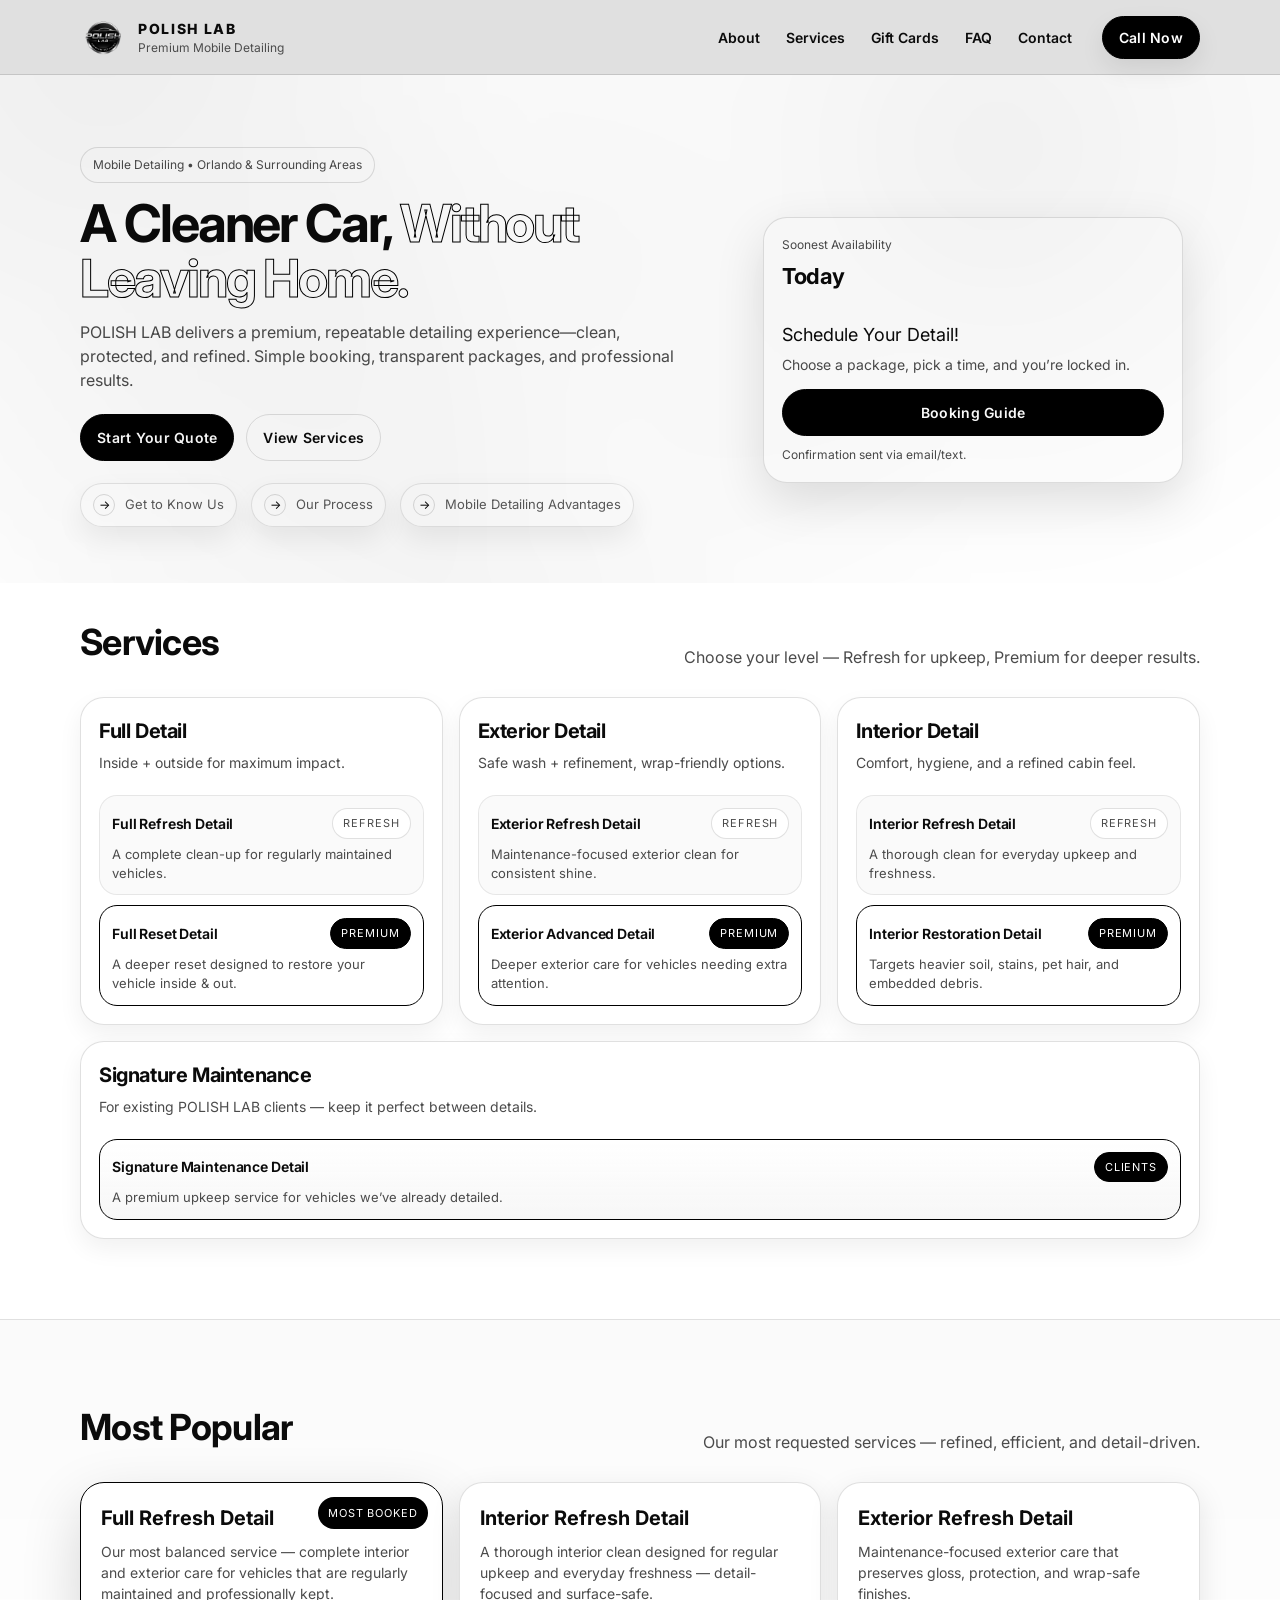
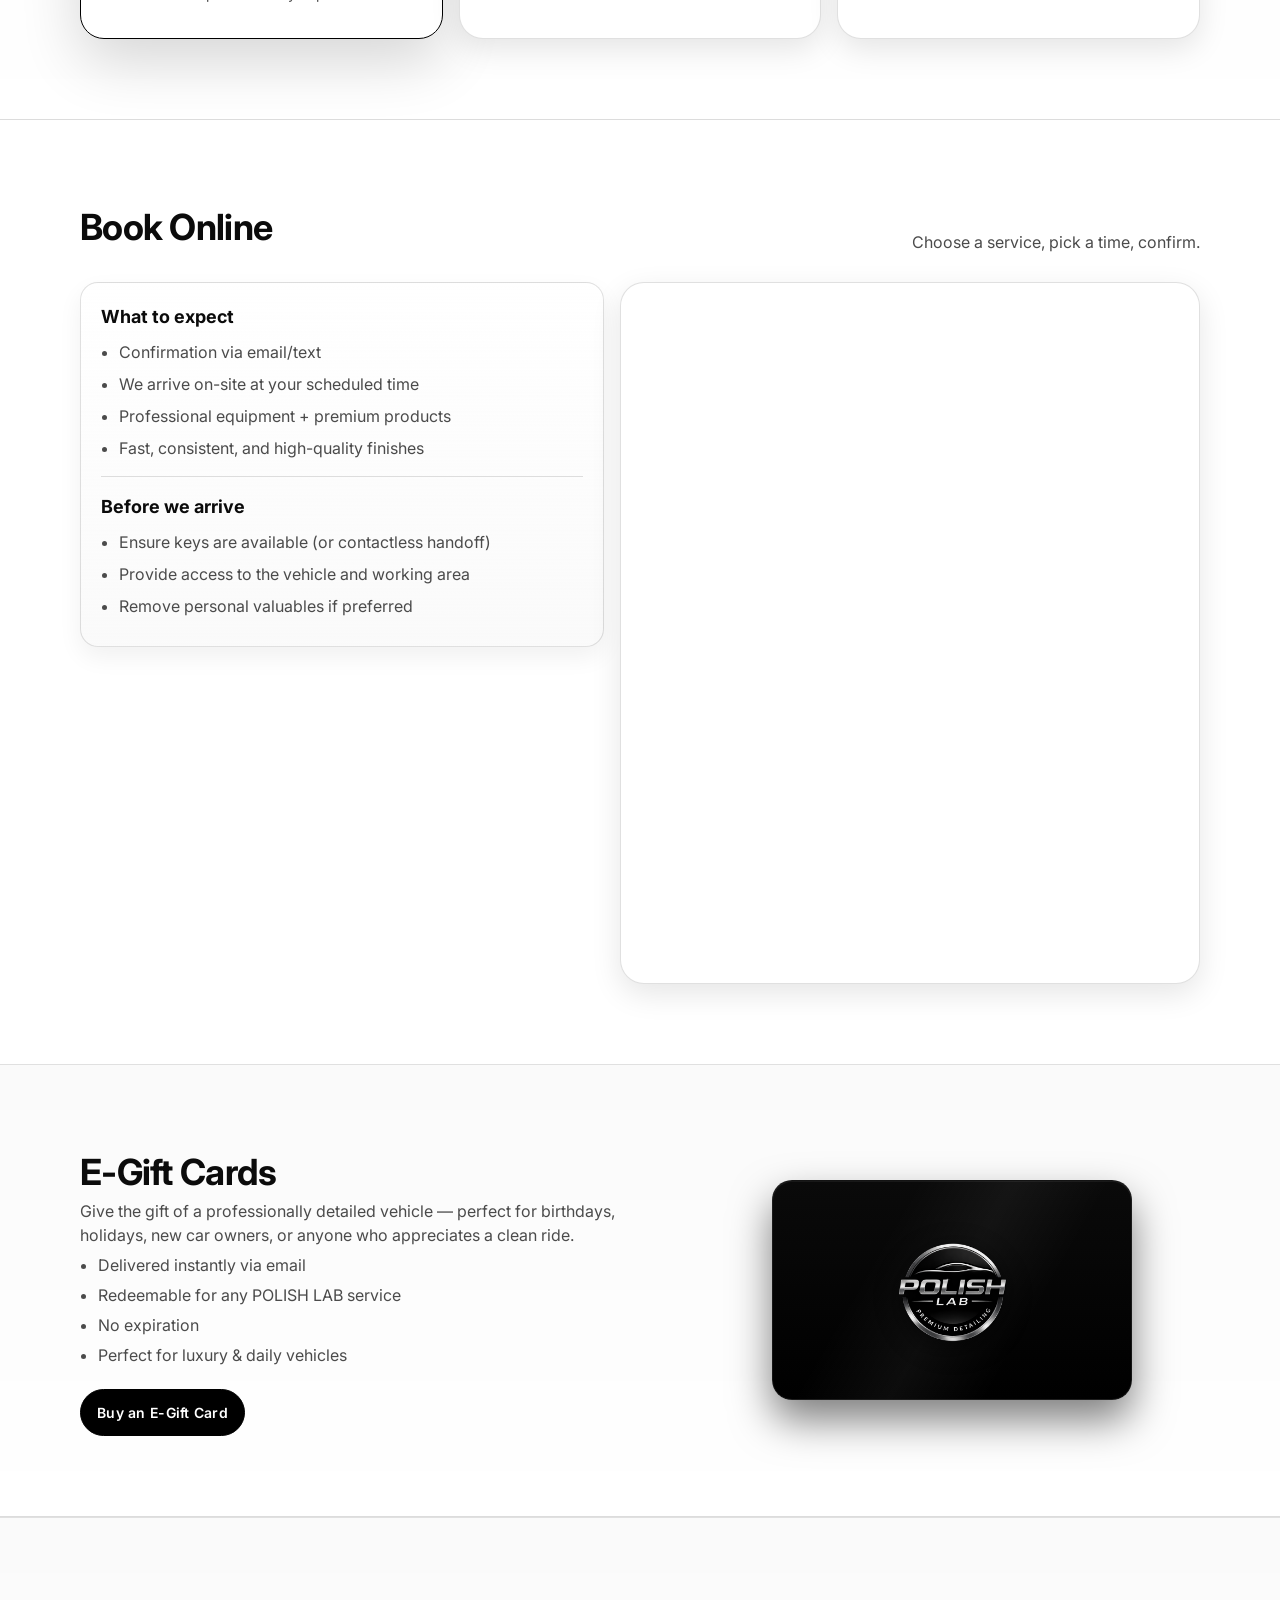
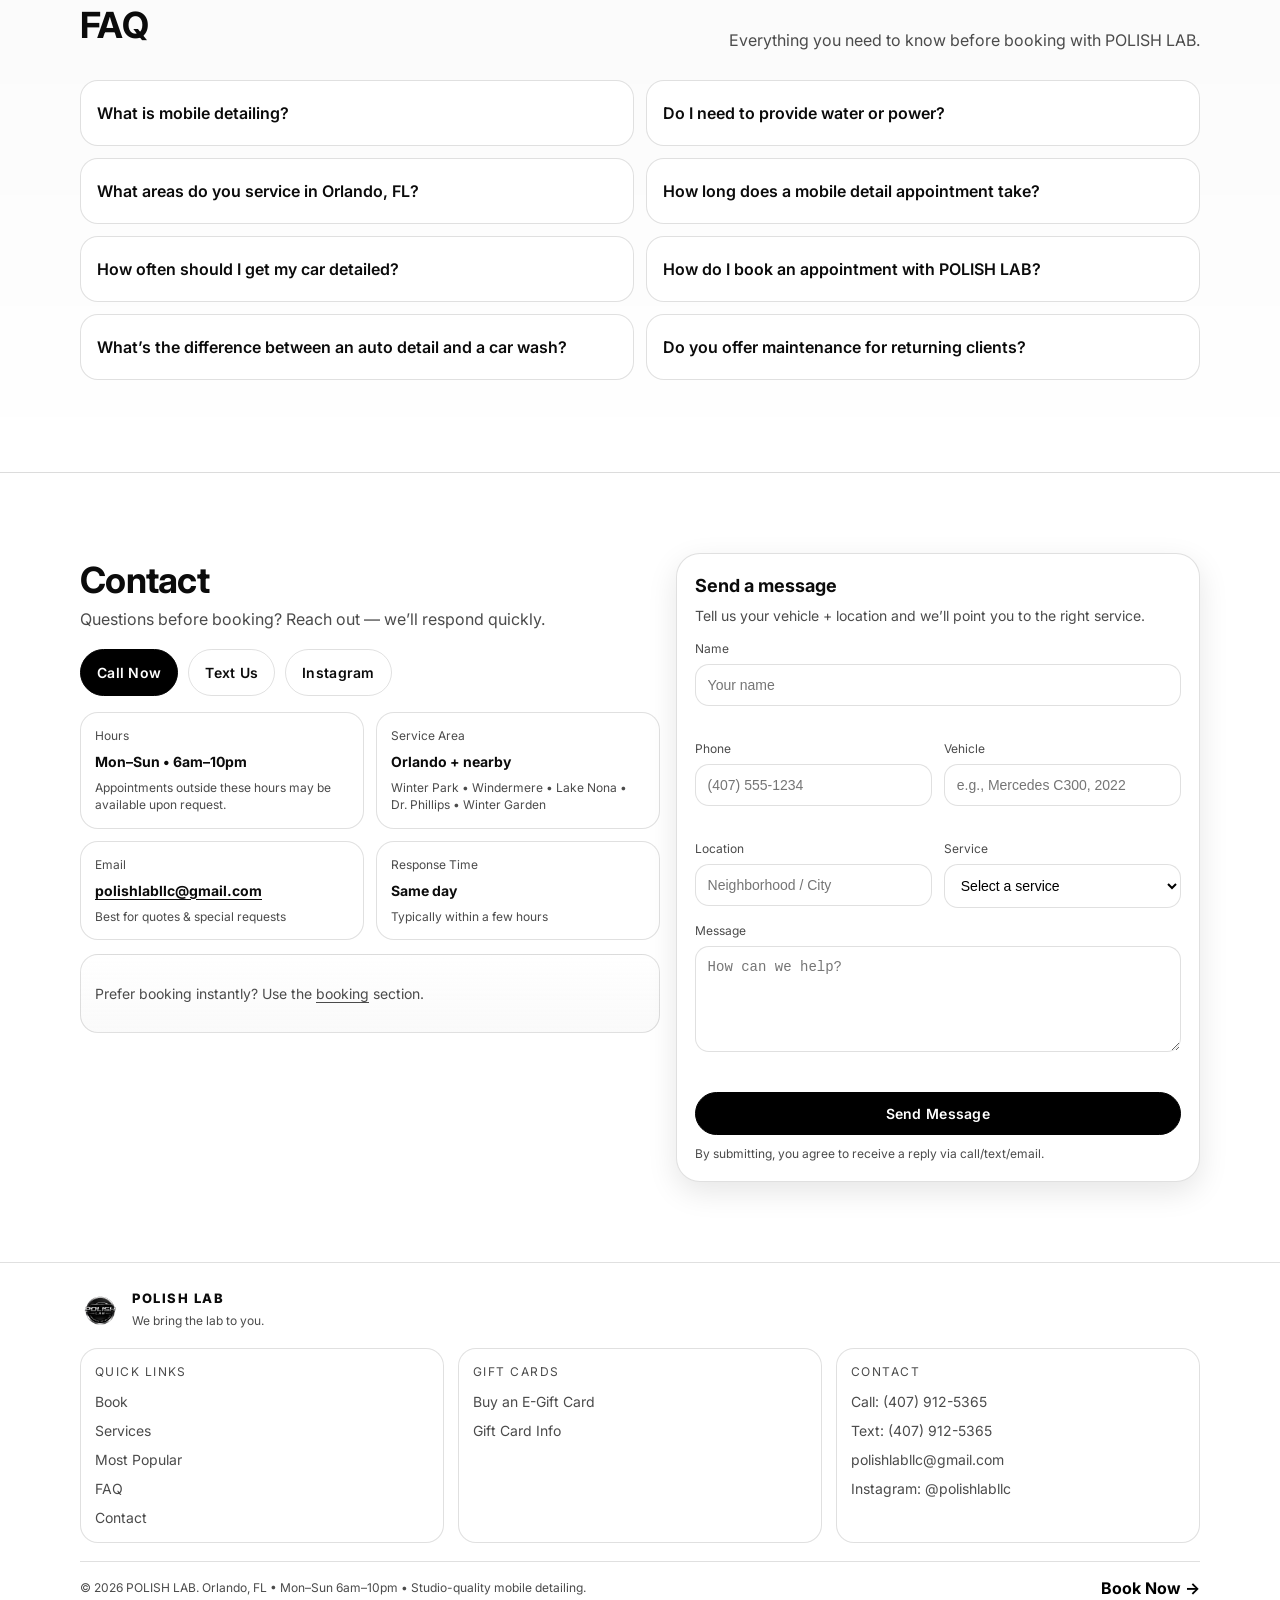
==== commit a144bc2b: "Change 'Book Now' link text to 'Booking Guide'" ====
--- a/index.html
+++ b/index.html
@@ -127,7 +127,7 @@
                   Choose a package, pick a time, and you’re locked in.
                 </p>
                 <a class="btn btn--primary btn--full" href="#booking"
-                  >Book Now</a
+                  >Booking Guide</a
                 >
                 <p class="heroCard__fineprint">
                   Confirmation sent via email/text.
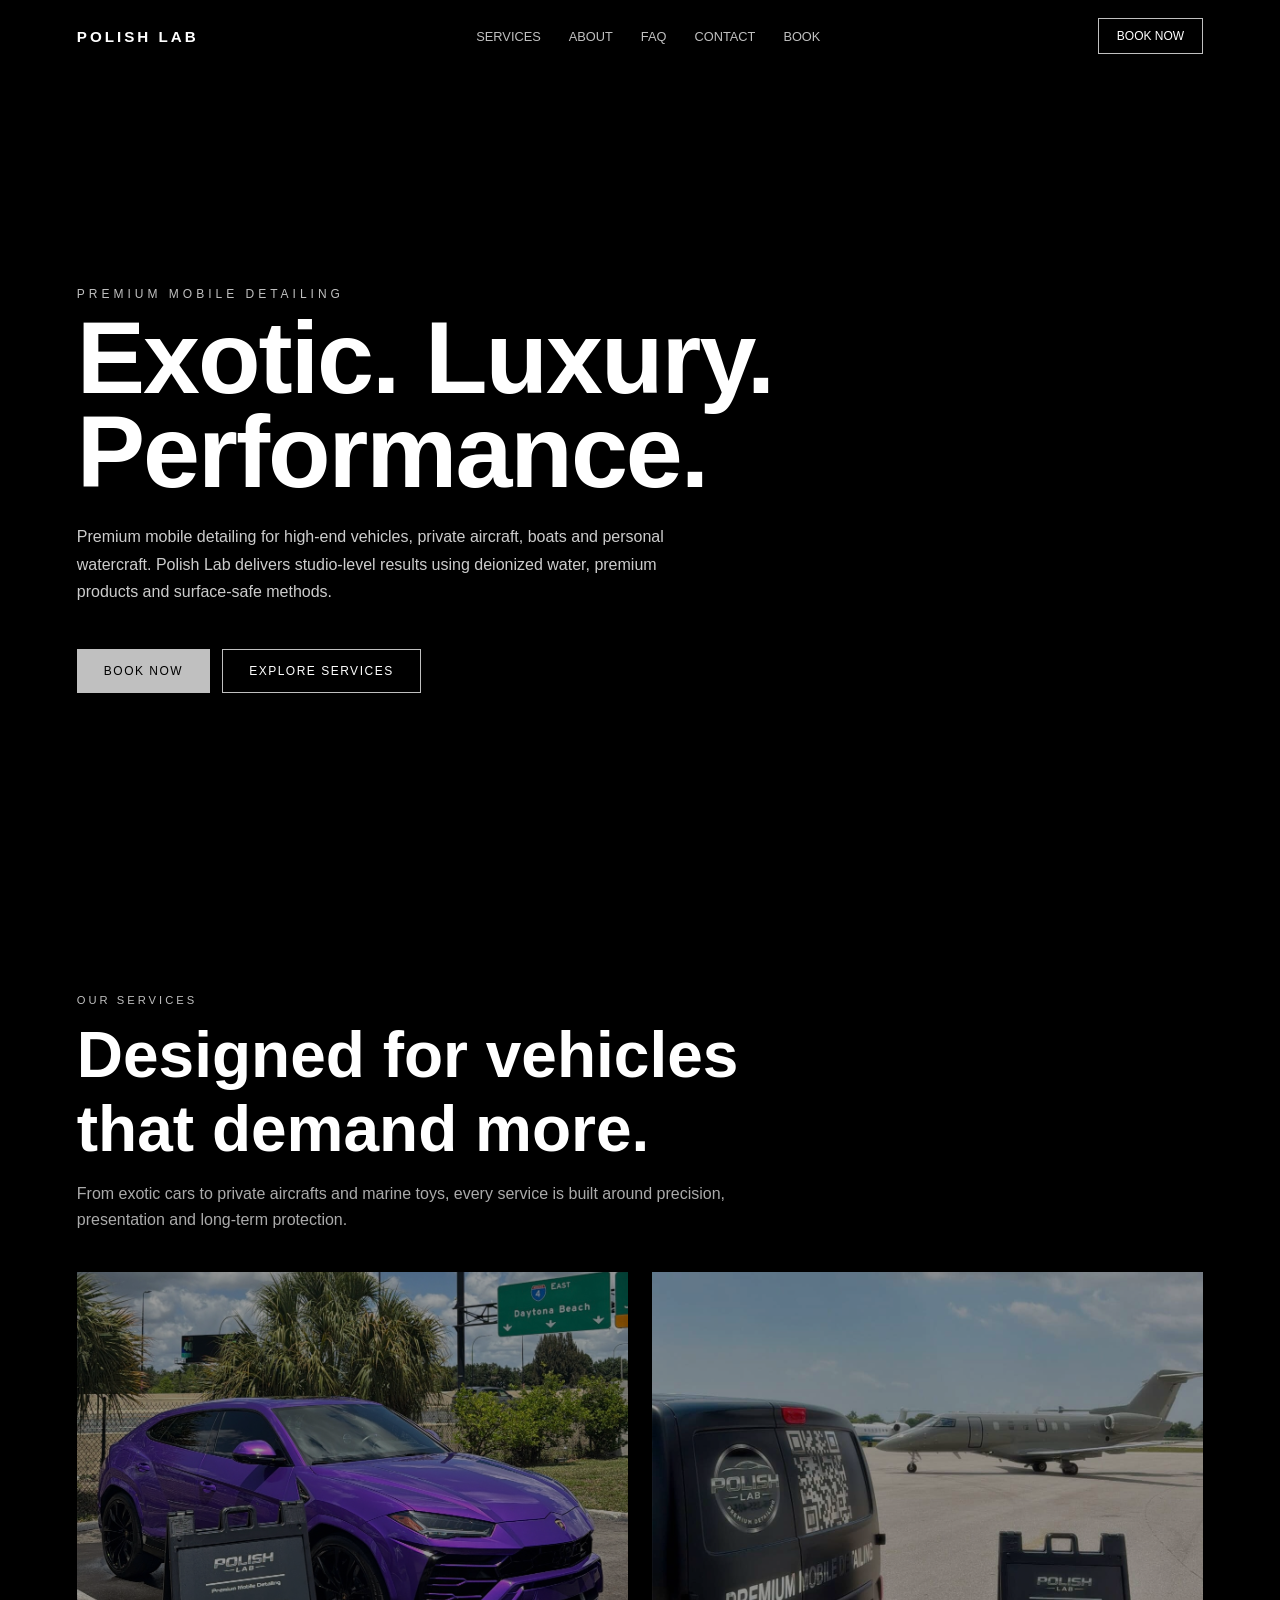
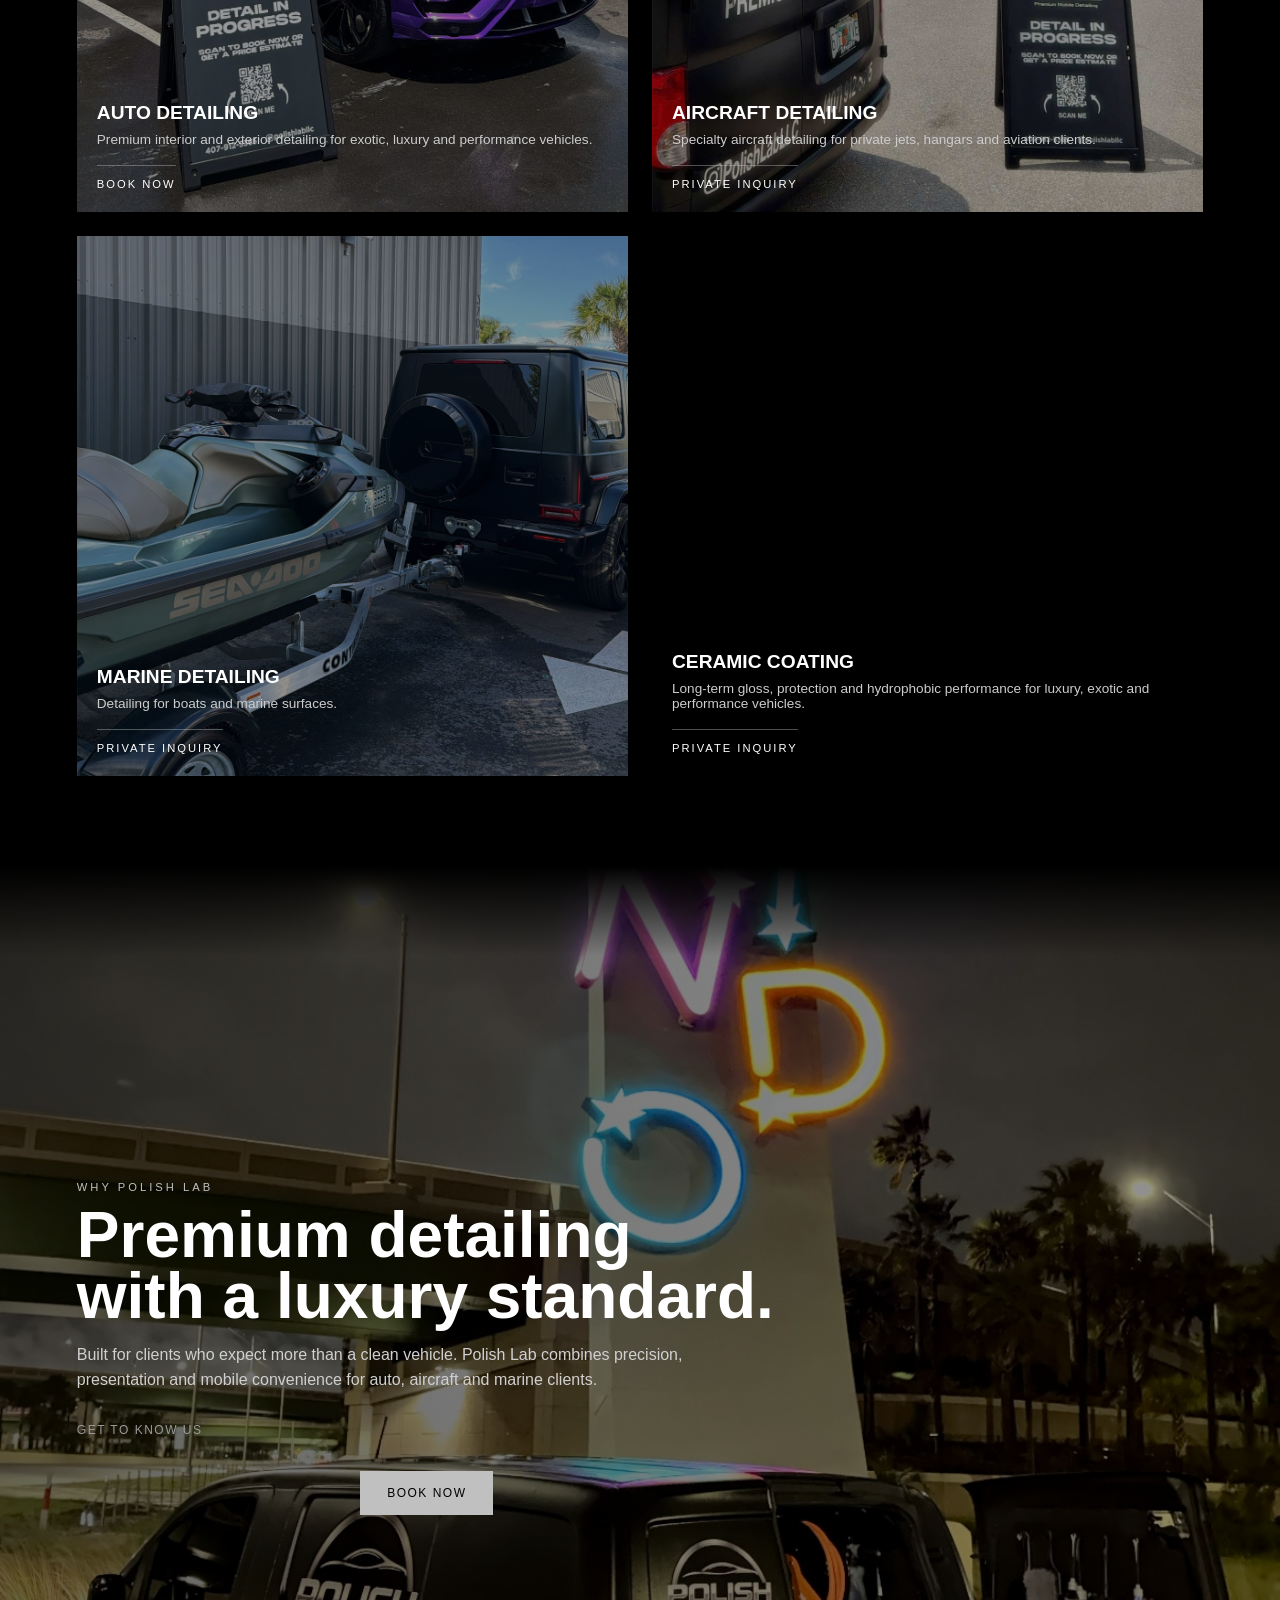
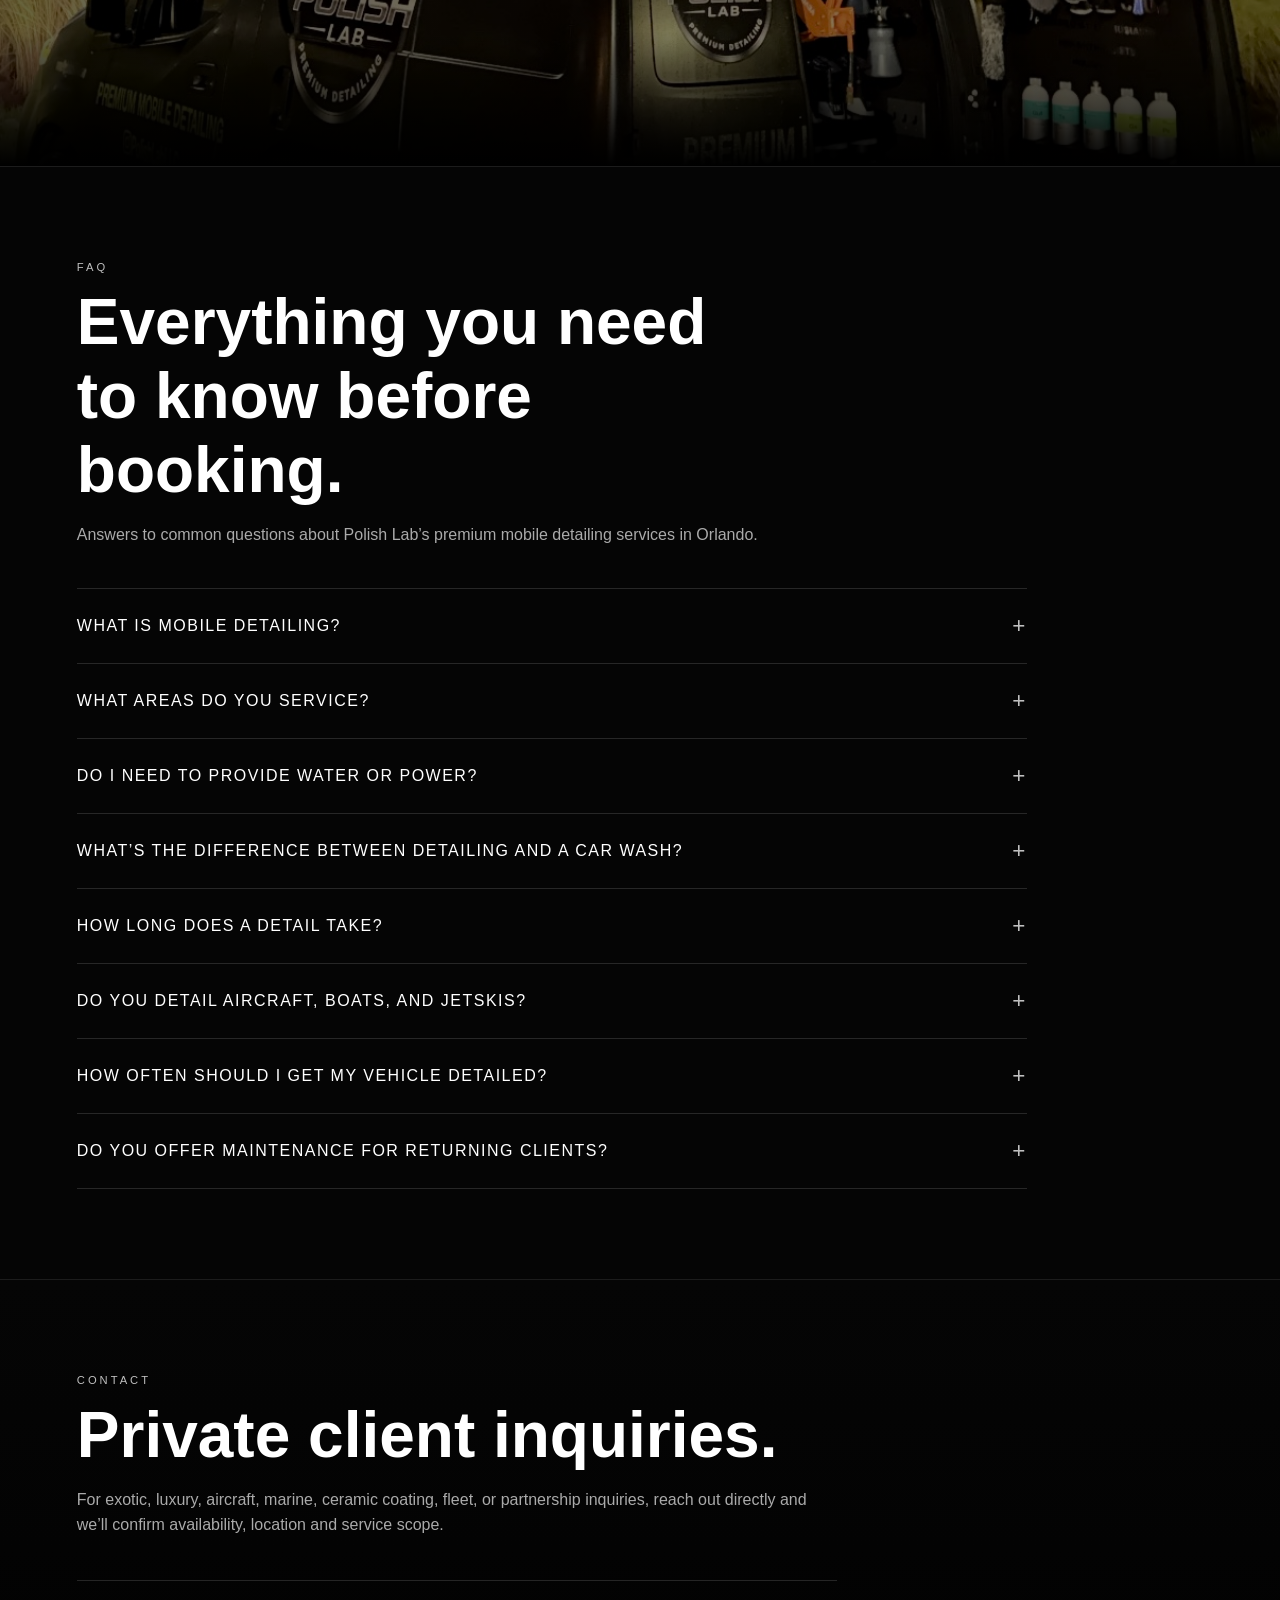
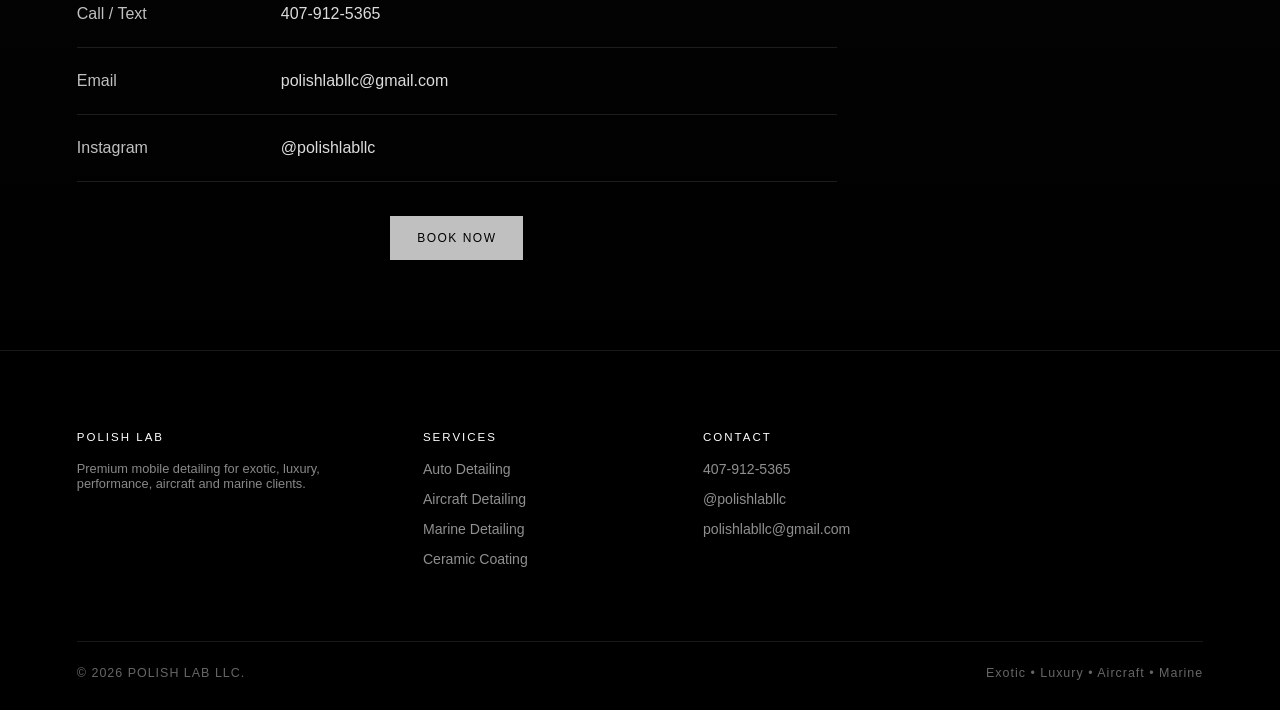
==== commit f15b3377: "Add files via upload" ====
--- a/index.html
+++ b/index.html
@@ -2,897 +2,402 @@
 <html lang="en">
   <head>
     <meta charset="UTF-8" />
-    <meta name="viewport" content="width=device-width, initial-scale=1" />
+    <meta name="viewport" content="width=device-width, initial-scale=1.0" />
     <link rel="icon" href="polishlabtransparentlogo.png" />
     <meta
       name="description"
-      content="Polish Lab Mobile Detailing in Orlando. Premium interior, exterior, and full detail services for cars, SUVs, trucks, and luxury vehicles. Book today."
-    />
-    <meta name="theme-color" content="#000000" />
-    <meta
-      name="viewport"
-      content="width=device-width, initial-scale=1, viewport-fit=cover"
+      content="Polish Lab Mobile Detailing in Orlando. Premium interior, exterior, and full detail services for cars, SUVs, trucks, and aircraft. Book today."
     />
     <title>POLISH LAB | Premium Mobile Detailing</title>
 
-    <link rel="preconnect" href="https://square.site" />
-    <link rel="preconnect" href="https://fonts.googleapis.com" />
-    <link rel="preconnect" href="https://fonts.gstatic.com" crossorigin />
-    <link
-      href="https://fonts.googleapis.com/css2?family=Inter:wght@300;400;500;600;700&display=swap"
-      rel="stylesheet"
-    />
-
-    <link rel="stylesheet" href="styles.css" />
-    <script src="app.js" defer></script>
+    <link rel="stylesheet" href="styles2.css" />
   </head>
+
   <body>
-    <!-- Skip Link -->
-    <a class="skip-link" href="#main">Skip to content</a>
-
-    <!-- Header -->
-    <header class="header" id="top">
-      <div class="container header__inner">
-        <a class="brand" href="index.html" aria-label="POLISH LAB Home">
-          <img
-            class="brand__logo"
-            src="polishlabtransparentlogo.png"
-            alt="POLISH LAB logo"
-          />
-          <div class="brand__text">
-            <span class="brand__name">POLISH LAB</span>
-            <span class="brand__tagline">Premium Mobile Detailing</span>
-          </div>
-        </a>
-
-        <nav class="nav" aria-label="Primary navigation">
-          <button
-            class="nav__toggle"
-            id="navToggle"
-            aria-expanded="false"
-            aria-controls="navMenu"
+    <!-- NAVBAR -->
+    <header class="navbar">
+      <a href="index.html" class="logo">POLISH LAB</a>
+
+      <nav class="nav-links">
+        <a href="#services">Services</a>
+
+        <a href="#about">About</a>
+
+        <a href="#faq">FAQ</a>
+
+        <a href="#contact">Contact</a>
+
+        <a
+          href="https://square.site/appointments/book/rlv0rnjqiiqgdj/L0VBB9X74ZW7B/start"
+          >Book</a
+        >
+      </nav>
+
+      <a
+        href="https://square.site/appointments/book/rlv0rnjqiiqgdj/L0VBB9X74ZW7B/start"
+        class="nav-btn desktop-book"
+        >Book Now</a
+      >
+
+      <button class="hamburger" id="hamburger" aria-label="Open menu">
+        <span></span>
+
+        <span></span>
+
+        <span></span>
+      </button>
+    </header>
+
+    <div class="mobile-menu" id="mobileMenu">
+      <a href="#services">Services</a>
+
+      <a href="about.html">Get To Know Us</a>
+
+      <a href="#faq">FAQ</a>
+
+      <a href="#contact">Contact</a>
+
+      <a
+        href="https://square.site/appointments/book/rlv0rnjqiiqgdj/L0VBB9X74ZW7B/start"
+        >Book Now</a
+      >
+    </div>
+
+    <!-- HERO -->
+    <section class="hero">
+      <div class="hero-content">
+        <div class="eyebrow">PREMIUM MOBILE DETAILING</div>
+
+        <h1>Exotic. Luxury. Performance.</h1>
+
+        <p>
+          Premium mobile detailing for high-end vehicles, private aircraft,
+          boats and personal watercraft. Polish Lab delivers studio-level
+          results using deionized water, premium products and surface-safe
+          methods.
+        </p>
+
+        <div class="hero-buttons">
+          <a
+            href="https://square.site/appointments/book/rlv0rnjqiiqgdj/L0VBB9X74ZW7B/start"
+            class="btn btn-primary"
+            >Book Now</a
           >
-            <span class="nav__toggleLine"></span>
-            <span class="nav__toggleLine"></span>
-            <span class="nav__toggleLine"></span>
-            <span class="sr-only">Open menu</span>
-          </button>
-
-          <ul class="nav__menu" id="navMenu">
-            <li><a href="about.html" class="nav__link">About</a></li>
-            <li><a href="#services" class="nav__link">Services</a></li>
-            <li><a href="#gift-cards" class="nav__link">Gift Cards</a></li>
-            <!-- <li><a href="#gallery" class="nav__link">Gallery</a></li> -->
-            <!-- <li><a href="#reviews" class="nav__link">Reviews</a></li> -->
-            <li><a href="#faq" class="nav__link">FAQ</a></li>
-            <li><a href="#contact" class="nav__link">Contact</a></li>
-            <li class="nav__cta">
-              <a href="tel:+14079125365" class="btn btn--nav">Call Now</a>
-            </li>
-          </ul>
-        </nav>
-      </div>
-    </header>
-
-    <main id="main">
-      <!-- Hero -->
-      <section class="hero">
-        <div class="container hero__grid">
-          <div class="hero__content">
-            <p class="kicker">Mobile Detailing • Orlando & Surrounding Areas</p>
-            <h1 class="hero__title">
-              A Cleaner Car,
-              <span class="text-outline">Without Leaving Home.</span>
-            </h1>
-            <p class="hero__subtitle">
-              POLISH LAB delivers a premium, repeatable detailing
-              experience—clean, protected, and refined. Simple booking,
-              transparent packages, and professional results.
+          <a href="#services" class="btn btn-secondary">Explore Services</a>
+        </div>
+      </div>
+    </section>
+
+    <!-- SERVICES -->
+    <section id="services">
+      <div class="section-header">
+        <span>Our Services</span>
+        <h2>Designed for vehicles that demand more.</h2>
+        <p>
+          From exotic cars to private aircrafts and marine toys, every service
+          is built around precision, presentation and long-term protection.
+        </p>
+      </div>
+
+      <div class="services-grid">
+        <a
+          href="auto_detailing.html"
+          class="service-card"
+          style="background-image: url('exotic-auto.jpg')"
+        >
+          <div class="service-content">
+            <h3>Auto Detailing</h3>
+            <p>
+              Premium interior and exterior detailing for exotic, luxury and
+              performance vehicles.
             </p>
-
-            <div class="hero__actions">
-              <a class="btn btn--primary" href="#contact">Start Your Quote</a>
-              <a class="btn btn--ghost" href="#services">View Services</a>
-            </div>
-
-            <div class="trust">
-              <div class="trust trust--links" aria-label="Explore Polish Lab">
-                <a class="trust__item" href="about.html">
-                  <span class="trust__value">→</span>
-                  <span class="trust__label">Get to Know Us</span>
-                </a>
-
-                <a class="trust__item" href="our_process.html">
-                  <span class="trust__value">→</span>
-                  <span class="trust__label">Our Process</span>
-                </a>
-
-                <a class="trust__item" href="advantages.html">
-                  <span class="trust__value">→</span>
-                  <span class="trust__label">Mobile Detailing Advantages</span>
-                </a>
-              </div>
-            </div>
-          </div>
-
-          <div class="hero__card">
-            <div class="heroCard">
-              <div class="heroCard__top">
-                <p class="heroCard__label">Soonest Availability</p>
-                <p class="heroCard__value">Today</p>
-              </div>
-              <div class="heroCard__body">
-                <p class="heroCard__title">Schedule Your Detail!</p>
-                <p class="heroCard__desc">
-                  Choose a package, pick a time, and you’re locked in.
-                </p>
-                <a class="btn btn--primary btn--full" href="#booking"
-                  >Booking Guide</a
-                >
-                <p class="heroCard__fineprint">
-                  Confirmation sent via email/text.
-                </p>
-              </div>
-            </div>
-          </div>
-        </div>
-
-        <div class="hero__bg" aria-hidden="true"></div>
-      </section>
-
-      <section class="section" id="services">
-        <div class="container">
-          <div class="section__head">
-            <h2 class="section__title">Services</h2>
-            <p class="section__subtitle">
-              Choose your level — Refresh for upkeep, Premium for deeper
-              results.
+            <span class="price">BOOK NOW</span>
+          </div>
+        </a>
+
+        <a
+          href="aircraft_detailing.html"
+          class="service-card"
+          style="background-image: url('aircraft.jpg')"
+        >
+          <div class="service-content">
+            <h3>Aircraft Detailing</h3>
+            <p>
+              Specialty aircraft detailing for private jets, hangars and
+              aviation clients.
             </p>
-          </div>
-
-          <div class="svcGrid">
-            <!-- FULL DETAIL -->
-            <article class="svcCard">
-              <div class="svcCard__head">
-                <h3 class="svcCard__title">Full Detail</h3>
-                <p class="svcCard__sub">Inside + outside for maximum impact.</p>
-              </div>
-
-              <!-- FULL REFRESH -->
-              <a
-                class="svcTier svcTier--link"
-                href="https://book.squareup.com/appointments/rlv0rnjqiiqgdj/location/L0VBB9X74ZW7B/services/2YSHM3F6CTSTKU2E7JL6L5FB"
-                target="_blank"
-                rel="noopener"
-              >
-                <div class="svcTier__top">
-                  <span class="svcTier__name">Full Refresh Detail</span>
-                  <span class="svcTier__tag">Refresh</span>
-                </div>
-                <p class="svcTier__desc">
-                  A complete clean-up for regularly maintained vehicles.
-                </p>
-              </a>
-
-              <!-- FULL RESET -->
-              <a
-                class="svcTier svcTier--premium svcTier--link"
-                href="https://book.squareup.com/appointments/rlv0rnjqiiqgdj/location/L0VBB9X74ZW7B/services/4GHTC3KBKSU326PTYJQZPZO4"
-                target="_blank"
-                rel="noopener"
-              >
-                <div class="svcTier__top">
-                  <span class="svcTier__name">Full Reset Detail</span>
-                  <span class="svcTier__tag svcTier__tag--dark">Premium</span>
-                </div>
-                <p class="svcTier__desc">
-                  A deeper reset designed to restore your vehicle inside & out.
-                </p>
-              </a>
-            </article>
-
-            <!-- EXTERIOR -->
-            <article class="svcCard">
-              <div class="svcCard__head">
-                <h3 class="svcCard__title">Exterior Detail</h3>
-                <p class="svcCard__sub">
-                  Safe wash + refinement, wrap-friendly options.
-                </p>
-              </div>
-
-              <a
-                class="svcTier svcTier--link"
-                href="https://book.squareup.com/appointments/rlv0rnjqiiqgdj/location/L0VBB9X74ZW7B/services/3644SN3YRSXXIBCE2UNRLGRY"
-                target="_blank"
-                rel="noopener"
-              >
-                <div class="svcTier__top">
-                  <span class="svcTier__name">Exterior Refresh Detail</span>
-                  <span class="svcTier__tag">Refresh</span>
-                </div>
-                <p class="svcTier__desc">
-                  Maintenance-focused exterior clean for consistent shine.
-                </p>
-              </a>
-
-              <a
-                class="svcTier svcTier--premium svcTier--link"
-                href="https://book.squareup.com/appointments/rlv0rnjqiiqgdj/location/L0VBB9X74ZW7B/services/W2YSS4WRNVDP2NOS2OALT2FR"
-                target="_blank"
-                rel="noopener"
-              >
-                <div class="svcTier__top">
-                  <span class="svcTier__name">Exterior Advanced Detail</span>
-                  <span class="svcTier__tag svcTier__tag--dark">Premium</span>
-                </div>
-                <p class="svcTier__desc">
-                  Deeper exterior care for vehicles needing extra attention.
-                </p>
-              </a>
-            </article>
-
-            <!-- INTERIOR -->
-            <article class="svcCard">
-              <div class="svcCard__head">
-                <h3 class="svcCard__title">Interior Detail</h3>
-                <p class="svcCard__sub">
-                  Comfort, hygiene, and a refined cabin feel.
-                </p>
-              </div>
-
-              <a
-                class="svcTier svcTier--link"
-                href="https://book.squareup.com/appointments/rlv0rnjqiiqgdj/location/L0VBB9X74ZW7B/services/4APMO47WJN6AWVTVA4CSWLKH"
-                target="_blank"
-                rel="noopener"
-              >
-                <div class="svcTier__top">
-                  <span class="svcTier__name">Interior Refresh Detail</span>
-                  <span class="svcTier__tag">Refresh</span>
-                </div>
-                <p class="svcTier__desc">
-                  A thorough clean for everyday upkeep and freshness.
-                </p>
-              </a>
-
-              <a
-                class="svcTier svcTier--premium svcTier--link"
-                href="https://book.squareup.com/appointments/rlv0rnjqiiqgdj/location/L0VBB9X74ZW7B/services/OYTOVCQ3TISK2YWTBJ4FZNG4"
-                target="_blank"
-                rel="noopener"
-              >
-                <div class="svcTier__top">
-                  <span class="svcTier__name">Interior Restoration Detail</span>
-                  <span class="svcTier__tag svcTier__tag--dark">Premium</span>
-                </div>
-                <p class="svcTier__desc">
-                  Targets heavier soil, stains, pet hair, and embedded debris.
-                </p>
-              </a>
-            </article>
-
-            <!-- MAINTENANCE -->
-            <article class="svcCard svcCard--wide">
-              <div class="svcCard__head">
-                <h3 class="svcCard__title">Signature Maintenance</h3>
-                <p class="svcCard__sub">
-                  For existing POLISH LAB clients — keep it perfect between
-                  details.
-                </p>
-              </div>
-
-              <a
-                class="svcTier svcTier--signature svcTier--link"
-                href="https://book.squareup.com/appointments/rlv0rnjqiiqgdj/location/L0VBB9X74ZW7B/services/3N7TRBYJ2FWQDQ62SHEEFXLG"
-                target="_blank"
-                rel="noopener"
-              >
-                <div class="svcTier__top">
-                  <span class="svcTier__name"
-                    >Signature Maintenance Detail</span
-                  >
-                  <span class="svcTier__tag svcTier__tag--dark">Clients</span>
-                </div>
-                <p class="svcTier__desc">
-                  A premium upkeep service for vehicles we’ve already detailed.
-                </p>
-              </a>
-            </article>
-          </div>
-        </div>
-      </section>
-
-     <!-- Most Popular -->
-      <section class="section section--alt" id="packages">
-        <div class="container">
-          <div class="section__head">
-            <h2 class="section__title">Most Popular</h2>
-            <p class="section__subtitle">
-              Our most requested services — refined, efficient, and
-              detail-driven.
+            <span class="price">PRIVATE INQUIRY</span>
+          </div>
+        </a>
+
+        <a
+          href="marine_detailing.html"
+          class="service-card"
+          style="background-image: url('marine.jpg')"
+        >
+          <div class="service-content">
+            <h3>Marine Detailing</h3>
+            <p>Detailing for boats and marine surfaces.</p>
+            <span class="price">PRIVATE INQUIRY</span>
+          </div>
+        </a>
+
+        <a
+          href="ceramic_coating.html"
+          class="service-card"
+          style="background-image: url('cb.jpg')"
+        >
+          <div class="service-content">
+            <h3>Ceramic Coating</h3>
+            <p>
+              Long-term gloss, protection and hydrophobic performance for
+              luxury, exotic and performance vehicles.
             </p>
-          </div>
-
-          <div class="pricing">
-            <!-- FULL REFRESH (Featured) -->
-            <a
-              class="priceCard priceCard--featured priceCard--link"
-              href="https://book.squareup.com/appointments/rlv0rnjqiiqgdj/location/L0VBB9X74ZW7B/services/2YSHM3F6CTSTKU2E7JL6L5FB"
-              target="_blank"
-              rel="noopener"
-            >
-              <div class="priceCard__badge">Most Booked</div>
-
-              <h3 class="priceCard__title">Full Refresh Detail</h3>
-
-              <p class="priceCard__desc">
-                Our most balanced service — complete interior and exterior care
-                for vehicles that are regularly maintained and professionally
-                kept.
-              </p>
-            </a>
-
-            <!-- INTERIOR REFRESH -->
-            <a
-              class="priceCard priceCard--link"
-              href="https://book.squareup.com/appointments/rlv0rnjqiiqgdj/location/L0VBB9X74ZW7B/services/4APMO47WJN6AWVTVA4CSWLKH"
-              target="_blank"
-              rel="noopener"
-            >
-              <h3 class="priceCard__title">Interior Refresh Detail</h3>
-
-              <p class="priceCard__desc">
-                A thorough interior clean designed for regular upkeep and
-                everyday freshness — detail-focused and surface-safe.
-              </p>
-            </a>
-
-            <!-- EXTERIOR REFRESH -->
-            <a
-              class="priceCard priceCard--link"
-              href="https://book.squareup.com/appointments/rlv0rnjqiiqgdj/location/L0VBB9X74ZW7B/services/3644SN3YRSXXIBCE2UNRLGRY"
-              target="_blank"
-              rel="noopener"
-            >
-              <h3 class="priceCard__title">Exterior Refresh Detail</h3>
-
-              <p class="priceCard__desc">
-                Maintenance-focused exterior care that preserves gloss,
-                protection, and wrap-safe finishes.
-              </p>
-            </a>
-          </div>
-        </div>
-      </section>
-
-      <!-- Booking -->
-      <section class="section" id="booking">
-        <div class="container">
-          <div class="section__head">
-            <h2 class="section__title">Book Online</h2>
-            <p class="section__subtitle">
-              Choose a service, pick a time, confirm.
-            </p>
-          </div>
-
-          <div class="booking">
-            <div class="booking__left">
-              <div class="card card--soft">
-                <h3 class="card__title">What to expect</h3>
-                <ul class="list">
-                  <li>Confirmation via email/text</li>
-                  <li>We arrive on-site at your scheduled time</li>
-                  <li>Professional equipment + premium products</li>
-                  <li>Fast, consistent, and high-quality finishes</li>
-                </ul>
-
-                <div class="divider"></div>
-
-                <h3 class="card__title">Before we arrive</h3>
-                <ul class="list">
-                  <li>Ensure keys are available (or contactless handoff)</li>
-                  <li>Provide access to the vehicle and working area</li>
-                  <li>Remove personal valuables if preferred</li>
-                </ul>
-              </div>
-            </div>
-
-            <div class="booking__right">
-              <div class="squareWidgetWrap" aria-label="Square booking widget">
-                <!-- Square Appointments Embed -->
-                <!-- Start Square Appointments Embed Code -->
-                <script src="https://square.site/appointments/buyer/widget/rlv0rnjqiiqgdj/L0VBB9X74ZW7B.js"></script>
-                <!-- End Square Appointments Embed Code -->
-                <noscript>
-                  <div class="noscript">
-                    JavaScript is required to load the booking widget.
-                  </div>
-                </noscript>
-              </div>
-            </div>
-          </div>
-        </div>
-      </section>
-
-      <!-- Gift Cards -->
-      <section class="section section--alt" id="gift-cards">
-        <div class="container">
-          <div class="giftGrid">
-            <div class="giftContent">
-              <h2 class="section__title">E-Gift Cards</h2>
-              <p class="section__subtitle">
-                Give the gift of a professionally detailed vehicle — perfect for
-                birthdays, holidays, new car owners, or anyone who appreciates a
-                clean ride.
-              </p>
-
-              <ul class="list list--compact">
-                <li>Delivered instantly via email</li>
-                <li>Redeemable for any POLISH LAB service</li>
-                <li>No expiration</li>
-                <li>Perfect for luxury & daily vehicles</li>
-              </ul>
-
-              <a
-                class="btn btn--primary"
-                href="https://app.squareup.com/gift/ML5EJYE9EN1YE/order"
-                target="_blank"
-                rel="noopener"
-              >
-                Buy an E-Gift Card
-              </a>
-            </div>
-
-            <div class="giftCard">
-              <div class="giftCard__shine"></div>
-              <img
-                src="polishlabtransparentlogo.png"
-                alt="POLISH LAB Gift Card"
-                class="giftCard__logo"
-              />
-            </div>
-          </div>
-        </div>
-      </section>
-
-      <!--
-<section class="section section--alt" id="gallery">
-  ...
-</section>
--->
-
-      <!--
-<section class="section" id="reviews">
-  ...
-</section>
--->
-
-      <!-- FAQ -->
-      <section class="section section--alt" id="faq">
-        <div class="container">
-          <div class="section__head">
-            <h2 class="section__title">FAQ</h2>
-            <p class="section__subtitle">
-              Everything you need to know before booking with POLISH LAB.
-            </p>
-          </div>
-
-          <div class="faq">
-            <details class="faq__item">
-              <summary class="faq__q">What is mobile detailing?</summary>
-              <div class="faq__a">
-                Mobile auto detailing is a full-service, professional vehicle
-                cleaning and restoration performed at your home, office, or
-                preferred location.
-                <br /><br />
-                At <strong>POLISH LAB</strong>, we specialize in luxury mobile
-                car detailing in Orlando, FL, using
-                <strong>DI (deionized) water</strong>, premium detailing
-                products, and advanced techniques to safely clean, protect, and
-                enhance your vehicle’s finish. <br /><br />
-                You get the convenience of on-site service with the quality and
-                results of a high-end detailing studio.
-              </div>
-            </details>
-
-            <details class="faq__item">
-              <summary class="faq__q">
-                What areas do you service in Orlando, FL?
-              </summary>
-              <div class="faq__a">
-                We service Orlando and surrounding areas, including Winter Park,
-                Windermere, Lake Nona, Dr. Phillips, Winter Garden, and nearby
-                communities.
-                <br /><br />
-                If you’re unsure whether your location is within our service
-                area, feel free to contact us and we’ll be happy to confirm.
-              </div>
-            </details>
-
-            <details class="faq__item">
-              <summary class="faq__q">
-                How often should I get my car detailed?
-              </summary>
-              <div class="faq__a">
-                For luxury, exotic, or performance vehicles, we recommend a
-                <strong>maintenance detail every 2–4 weeks</strong> to preserve
-                a flawless finish and protect your paint from Florida’s heat, UV
-                exposure, and environmental fallout. <br /><br />
-                Regular detailing helps prevent oxidation, water spots, and
-                swirl marks, keeping gloss and protection levels consistent
-                year-round.
-                <br /><br />
-                Our
-                <strong>Signature Maintenance Detailing Program</strong> offers
-                discounted pricing and priority scheduling for returning
-                clients.
-              </div>
-            </details>
-
-            <details class="faq__item">
-              <summary class="faq__q">
-                What’s the difference between an auto detail and a car wash?
-              </summary>
-              <div class="faq__a">
-                A traditional car wash focuses on speed and basic cleaning —
-                often using harsh chemicals and improper techniques that can
-                damage paint.
-                <br /><br />
-                Auto detailing is a precision-based cleaning and restoration
-                process. At <strong>POLISH LAB</strong>, we use hand washing,
-                paint-safe methods, and ceramic-safe products to achieve a
-                swirl-free, mirror-gloss finish. <br /><br />
-                Our detailing protects your vehicle’s paint, wheels, and
-                interior at a level no standard car wash can match.
-              </div>
-            </details>
-
-            <details class="faq__item">
-              <summary class="faq__q">
-                Do I need to provide water or power?
-              </summary>
-              <div class="faq__a">
-                No — <strong>POLISH LAB is completely self-sufficient</strong>.
-                <br /><br />
-                Our mobile detailing van is equipped with deionized water, a
-                professional generator, and all necessary high-end equipment to
-                complete your service anywhere in Orlando, FL.
-                <br /><br />
-                You don’t need to provide anything — just access to the vehicle
-                and the keys.
-              </div>
-            </details>
-
-            <details class="faq__item">
-              <summary class="faq__q">
-                How long does a mobile detail appointment take?
-              </summary>
-              <div class="faq__a">
-                Appointment times vary based on the service selected, vehicle
-                size, and overall condition.
-                <br /><br />
-                Most services take between <strong>1 to 4 hours</strong>. Larger
-                vehicles or deeper restoration services may require additional
-                time. <br /><br />
-                Your booking confirmation will include an estimated service
-                window.
-              </div>
-            </details>
-
-            <details class="faq__item">
-              <summary class="faq__q">
-                How do I book an appointment with POLISH LAB?
-              </summary>
-              <div class="faq__a">
-                Booking is easy.
-                <br /><br />
-                Simply use our online booking system or contact us directly to
-                schedule your mobile detailing service.
-                <br /><br />
-                We’ll confirm your location, vehicle, and selected service. Our
-                team arrives fully equipped and ready to deliver
-                <strong
-                  >Orlando’s most premium mobile detailing experience</strong
-                >.
-              </div>
-            </details>
-            <details class="faq__item">
-              <summary class="faq__q">
-                Do you offer maintenance for returning clients?
-              </summary>
-              <div class="faq__a">
-                Yes — the <strong>Signature Maintenance Detail</strong> is
-                designed exclusively for returning POLISH LAB clients. It keeps
-                your vehicle consistently clean and protected between deeper
-                services, with discounted pricing and priority scheduling when
-                available.
-              </div>
-            </details>
-          </div>
-        </div>
-      </section>
-
-      <!-- Contact -->
-      <section class="section" id="contact">
-        <div class="container">
-          <div class="contactPro">
-            <div class="contactPro__left">
-              <h2 class="section__title">Contact</h2>
-              <p class="section__subtitle">
-                Questions before booking? Reach out — we’ll respond quickly.
-              </p>
-
-              <div class="contactActions">
-                <!-- Replace the phone + email with your real info -->
-                <a class="btn btn--primary" href="tel:+14079125365">Call Now</a>
-                <a class="btn btn--ghost" href="sms:+14079125365">Text Us</a>
-                <a
-                  class="btn btn--ghost"
-                  href="https://instagram.com/polishlabllc"
-                  target="_blank"
-                  rel="noopener"
-                  >Instagram</a
-                >
-              </div>
-
-              <div class="contactGrid">
-                <div class="infoCard">
-                  <p class="infoCard__label">Hours</p>
-                  <p class="infoCard__value">Mon–Sun • 6am–10pm</p>
-                  <p class="infoCard__note">
-                    Appointments outside these hours may be available upon
-                    request.
-                  </p>
-                </div>
-
-                <div class="infoCard">
-                  <p class="infoCard__label">Service Area</p>
-                  <p class="infoCard__value">Orlando + nearby</p>
-                  <p class="infoCard__note">
-                    Winter Park • Windermere • Lake Nona • Dr. Phillips • Winter
-                    Garden
-                  </p>
-                </div>
-
-                <div class="infoCard hide-mobile">
-                  <p class="infoCard__label">Email</p>
-                  <p class="infoCard__value">
-                    <a class="contactLink" href="mailto:polishlabllc@gmail.com"
-                      >polishlabllc@gmail.com</a
-                    >
-                  </p>
-                  <p class="infoCard__note">
-                    Best for quotes & special requests
-                  </p>
-                </div>
-
-                <div class="infoCard hide-mobile">
-                  <p class="infoCard__label">Response Time</p>
-                  <p class="infoCard__value">Same day</p>
-                  <p class="infoCard__note">Typically within a few hours</p>
-                </div>
-              </div>
-
-              <div class="contactMini hide-mobile">
-                <p>
-                  Prefer booking instantly? Use the
-                  <a class="contactLink" href="#booking">booking</a>
-                  section.
-                </p>
-              </div>
-            </div>
-
-            <form class="contactPro__form" id="contactForm" novalidate>
-              <div class="formHead">
-                <h3 class="formHead__title">Send a message</h3>
-                <p class="formHead__sub">
-                  Tell us your vehicle + location and we’ll point you to the
-                  right service.
-                </p>
-              </div>
-
-              <div class="field">
-                <label for="name">Name</label>
-                <input
-                  id="name"
-                  name="name"
-                  type="text"
-                  placeholder="Your name"
-                  autocomplete="name"
-                  required
-                />
-                <small class="error" data-error-for="name"></small>
-              </div>
-
-              <div class="fieldRow">
-                <div class="field">
-                  <label for="phone">Phone</label>
-                  <input
-                    id="phone"
-                    name="phone"
-                    type="tel"
-                    placeholder="(407) 555-1234"
-                    autocomplete="tel"
-                    required
-                  />
-                  <small class="error" data-error-for="phone"></small>
-                </div>
-
-                <div class="field">
-                  <label for="vehicle">Vehicle</label>
-                  <input
-                    id="vehicle"
-                    name="vehicle"
-                    type="text"
-                    placeholder="e.g., Mercedes C300, 2022"
-                    autocomplete="off"
-                  />
-                </div>
-              </div>
-
-              <div class="fieldRow">
-                <div class="field">
-                  <label for="location">Location</label>
-                  <input
-                    id="location"
-                    name="location"
-                    type="text"
-                    placeholder="Neighborhood / City"
-                    autocomplete="off"
-                  />
-                </div>
-
-                <div class="field">
-                  <label for="service">Service</label>
-                  <select id="service" name="service">
-                    <option value="">Select a service</option>
-                    <option>Full Refresh Detail</option>
-                    <option>Full Reset Detail</option>
-                    <option>Exterior Refresh Detail</option>
-                    <option>Exterior Advanced Detail</option>
-                    <option>Interior Refresh Detail</option>
-                    <option>Interior Restoration Detail</option>
-                    <option>Signature Maintenance Detail</option>
-                  </select>
-                </div>
-              </div>
-
-              <div class="field">
-                <label for="message">Message</label>
-                <textarea
-                  id="message"
-                  name="message"
-                  rows="5"
-                  placeholder="How can we help?"
-                  required
-                ></textarea>
-                <small class="error" data-error-for="message"></small>
-              </div>
-
-              <button type="submit" class="btn btn--primary btn--full">
-                Send Message
-              </button>
-
-              <p
-                class="formNote"
-                id="formNote"
-                role="status"
-                aria-live="polite"
-              ></p>
-
-              <p class="formFineprint">
-                By submitting, you agree to receive a reply via call/text/email.
-              </p>
-            </form>
-          </div>
-        </div>
-      </section>
-    </main>
-
-    <!-- Footer -->
-    <footer class="footer">
-      <div class="container footer__inner">
-        <div class="footer__brand">
-          <img
-            class="footer__logo"
-            src="polishlabtransparentlogo.png"
-            alt="POLISH LAB logo"
-          />
-          <div>
-            <p class="footer__name">POLISH LAB</p>
-            <p class="footer__copy">We bring the lab to you.</p>
-          </div>
-        </div>
-
-        <div class="footer__cols">
-          <div class="footerCol">
-            <p class="footerCol__title">Quick Links</p>
-            <div class="footerCol__links">
-              <a href="#booking">Book</a>
-              <a href="#services">Services</a>
-              <a href="#packages">Most Popular</a>
-              <a href="#faq">FAQ</a>
-              <a href="#contact">Contact</a>
-            </div>
-          </div>
-
-          <div class="footerCol">
-            <p class="footerCol__title">Gift Cards</p>
-            <div class="footerCol__links">
-              <a
-                href="https://app.squareup.com/gift/ML5EJYE9EN1YE/order"
-                target="_blank"
-                rel="noopener"
-                >Buy an E-Gift Card</a
-              >
-              <a href="#gift-cards">Gift Card Info</a>
-            </div>
-          </div>
-
-          <div class="footerCol">
-            <p class="footerCol__title">Contact</p>
-            <div class="footerCol__links">
-              <!-- Replace phone/email if needed -->
-              <a href="tel:+14079125365">Call: (407) 912-5365</a>
-              <a href="sms:+14079125365">Text: (407) 912-5365</a>
-              <a href="mailto:polishlabllc@gmail.com">polishlabllc@gmail.com</a>
-              <a
-                href="https://instagram.com/polishlabllc"
-                target="_blank"
-                rel="noopener"
-                >Instagram: @polishlabllc</a
-              >
-            </div>
-          </div>
-        </div>
-
-        <div class="footer__bar">
-          <p class="footer__fineprint">
-            © <span id="year"></span> POLISH LAB. Orlando, FL • Mon–Sun 6am–10pm
-            • Studio-quality mobile detailing.
+            <span class="price">PRIVATE INQUIRY</span>
+          </div>
+        </a>
+        <!--
+        <a
+          href="#book"
+          class="service-card"
+          style="background-image: url('interior.jpg')"
+        >
+          <div class="service-content">
+            <h3>Interior Detailing</h3>
+            <p>Leather, plastics, carpets, and trim restoration.</p>
+            <span class="price">$175–$375</span>
+          </div>
+        </a>
+
+        <a
+          href="#book"
+          class="service-card"
+          style="background-image: url('exterior.jpg')"
+        >
+          <div class="service-content">
+            <h3>Exterior Detailing</h3>
+            <p>Safe wash, decontamination, and gloss enhancement.</p>
+            <span class="price">$150–$350</span>
+          </div>
+        </a>
+        -->
+      </div>
+    </section>
+
+    <!-- ABOUT -->
+    <section class="about" id="about">
+      <div class="about-content">
+        <div class="section-header">
+          <span>Why Polish Lab</span>
+          <h2>Premium detailing with a luxury standard.</h2>
+          <p>
+            Built for clients who expect more than a clean vehicle. Polish Lab
+            combines precision, presentation and mobile convenience for auto,
+            aircraft and marine clients.
           </p>
-          <a class="footer__book hide-mobile" href="#booking">Book Now →</a>
-        </div>
+        </div>
+
+        <div class="about-actions">
+          <a href="about.html" class="about-pill">Get To Know Us</a>
+        </div>
+
+        <div class="about-cta">
+          <a
+            href="https://square.site/appointments/book/rlv0rnjqiiqgdj/L0VBB9X74ZW7B/start"
+            class="btn btn-primary"
+          >
+            Book Now
+          </a>
+        </div>
+      </div>
+    </section>
+
+    <!-- FAQ -->
+    <section class="faq-section" id="faq">
+      <div class="section-header">
+        <span>FAQ</span>
+        <h2>Everything you need to know before booking.</h2>
+        <p>
+          Answers to common questions about Polish Lab’s premium mobile
+          detailing services in Orlando.
+        </p>
+      </div>
+
+      <div class="faq">
+        <details class="faq-item">
+          <summary>What is mobile detailing?</summary>
+          <div class="faq-answer">
+            Mobile detailing is a professional cleaning, restoration and
+            protection service performed at your home, office, hangar, marina or
+            preferred location.
+            <br /><br />
+            Polish Lab delivers studio-level results using deionized water,
+            premium products and surface-safe techniques.
+          </div>
+        </details>
+
+        <details class="faq-item">
+          <summary>What areas do you service?</summary>
+          <div class="faq-answer">
+            We service Orlando and surrounding areas including Winter Park,
+            Windermere, Lake Nona, Dr. Phillips, Winter Garden and nearby
+            communities.
+            <br /><br />
+            For aircraft, marine, fleet or private client work, service areas
+            can be confirmed by inquiry.
+          </div>
+        </details>
+
+        <details class="faq-item">
+          <summary>Do I need to provide water or power?</summary>
+          <div class="faq-answer">
+            No. Polish Lab is fully mobile and self-sufficient.
+            <br /><br />
+            Our van is equipped with deionized water, power and professional
+            detailing equipment.
+          </div>
+        </details>
+
+        <details class="faq-item">
+          <summary>
+            What’s the difference between detailing and a car wash?
+          </summary>
+          <div class="faq-answer">
+            A car wash focuses on speed and basic cleaning. Detailing is a more
+            careful, precision-based process designed to clean, protect and
+            preserve the vehicle.
+            <br /><br />
+            Polish Lab uses hand-wash methods, premium products and safe
+            techniques for luxury, exotic, wrapped, PPF and ceramic-coated
+            vehicles.
+          </div>
+        </details>
+
+        <details class="faq-item">
+          <summary>How long does a detail take?</summary>
+          <div class="faq-answer">
+            Most services take between 1 to 4 hours depending on the vehicle
+            size, selected package and condition.
+            <br /><br />
+            Larger vehicles, restoration work, aircraft, boats or fleet services
+            may require additional time.
+          </div>
+        </details>
+
+        <details class="faq-item">
+          <summary>Do you detail aircraft, boats, and jetskis?</summary>
+          <div class="faq-answer">
+            Yes. Polish Lab offers detailing for private aircraft, boats,
+            jetskis and luxury marine surfaces.
+            <br /><br />
+            Aircraft and marine services are handled by private inquiry so we
+            can confirm the surface, location, access and scope of work.
+          </div>
+        </details>
+
+        <details class="faq-item">
+          <summary>How often should I get my vehicle detailed?</summary>
+          <div class="faq-answer">
+            For luxury, exotic, and performance vehicles, we recommend
+            maintenance detailing every 2 weeks.
+            <br /><br />
+            This helps preserve gloss, reduce buildup and protect against
+            Florida heat, UV exposure, water spots and environmental fallout.
+          </div>
+        </details>
+
+        <details class="faq-item">
+          <summary>Do you offer maintenance for returning clients?</summary>
+          <div class="faq-answer">
+            Yes. Our Signature Maintenance Membership is designed for returning
+            Polish Lab clients who want to keep their vehicle consistently clean
+            and protected between deeper services.
+          </div>
+        </details>
+      </div>
+    </section>
+
+    <!-- CONTACT -->
+
+    <section class="contact" id="contact">
+      <div class="section-header">
+        <span>Contact</span>
+
+        <h2>Private client inquiries.</h2>
+
+        <p>
+          For exotic, luxury, aircraft, marine, ceramic coating, fleet, or
+          partnership inquiries, reach out directly and we’ll confirm
+          availability, location and service scope.
+        </p>
+      </div>
+
+      <div class="contact-card">
+        <a href="tel:+14079125365" class="contact-line">
+          <span>Call / Text</span>
+
+          <strong>407-912-5365</strong>
+        </a>
+
+        <a href="mailto:polishlabllc@gmail.com" class="contact-line">
+          <span>Email</span>
+
+          <strong>polishlabllc@gmail.com</strong>
+        </a>
+
+        <a href="https://instagram.com/polishlabllc" class="contact-line">
+          <span>Instagram</span>
+
+          <strong>@polishlabllc</strong>
+        </a>
+
+        <a
+          href="https://square.site/appointments/book/rlv0rnjqiiqgdj/L0VBB9X74ZW7B/start"
+          class="btn btn-primary contact-btn"
+        >
+          Book Now
+        </a>
+      </div>
+    </section>
+
+    <!-- FOOTER -->
+    <footer class="site-footer">
+      <div class="footer-top">
+        <div class="footer-links">
+          <span>POLISH LAB</span>
+
+          <p>
+            Premium mobile detailing for exotic, luxury, performance, aircraft
+            and marine clients.
+          </p>
+        </div>
+
+        <div class="footer-links">
+          <span>Services</span>
+
+          <a href="auto_detailing.html">Auto Detailing</a>
+          <a href="aircraft_detailing.html">Aircraft Detailing</a>
+          <a href="marine_detailing.html">Marine Detailing</a>
+          <a href="ceramic_coating.html">Ceramic Coating</a>
+        </div>
+
+        <div class="footer-contact">
+          <span>Contact</span>
+
+          <a href="tel:+14079125365"> 407-912-5365 </a>
+
+          <a href="https://instagram.com/polishlabllc"> @polishlabllc </a>
+
+          <a href="mailto:polishlabllc@gmail.com"> polishlabllc@gmail.com </a>
+        </div>
+      </div>
+
+      <div class="footer-bottom">
+        <p>© 2026 POLISH LAB LLC.</p>
+
+        <p>Exotic • Luxury • Aircraft • Marine</p>
       </div>
     </footer>
-
-    <!-- Sticky booking button (mobile-friendly) -->
-    <div class="stickyBook" id="stickyBook">
-      <a
-        class="btn btn--primary btn--full"
-        href="https://book.squareup.com/appointments/rlv0rnjqiiqgdj/location/L0VBB9X74ZW7B/services"
-        target="_blank"
-        rel="noopener"
-      >
-        Book Now
-      </a>
-    </div>
-
-    <!-- Lightbox modal (for gallery placeholders) -->
-    <div
-      class="modal"
-      id="lightbox"
-      aria-hidden="true"
-      role="dialog"
-      aria-label="Gallery lightbox"
-    >
-      <div class="modal__backdrop" data-close="true"></div>
-      <div class="modal__panel" role="document">
-        <button
-          class="modal__close"
-          type="button"
-          aria-label="Close"
-          data-close="true"
-        >
-          ✕
-        </button>
-        <div class="modal__content" id="lightboxContent">
-          <p class="modal__title">Gallery</p>
-          <p class="modal__text">
-            Replace placeholders with your real photos for the full effect.
-          </p>
-        </div>
-      </div>
-    </div>
+    <script src="script.js"></script>
   </body>
 </html>
--- a/styles2.css
+++ b/styles2.css
@@ -0,0 +1,1491 @@
+/* RESET */
+* {
+  margin: 0;
+  padding: 0;
+  box-sizing: border-box;
+}
+
+html {
+  scroll-behavior: smooth;
+}
+
+body {
+  font-family: Arial, Helvetica, sans-serif;
+  background: #000;
+  color: #fff;
+}
+
+a {
+  text-decoration: none;
+  color: inherit;
+}
+
+/* ========================= */
+/* NAVBAR */
+/* ========================= */
+.navbar {
+  position: fixed;
+  top: 0;
+  width: 100%;
+  padding: 18px 6%;
+  display: flex;
+  justify-content: space-between;
+  align-items: center;
+  background: linear-gradient(
+    to bottom,
+    rgba(0, 0, 0, 0.92),
+    rgba(0, 0, 0, 0.35),
+    transparent
+  );
+  z-index: 1000;
+}
+
+.logo {
+  font-weight: 800;
+  letter-spacing: 3px;
+  font-size: 0.95rem;
+  white-space: nowrap;
+}
+
+.nav-links {
+  display: flex;
+  gap: 28px;
+  color: #c0c0c0;
+  font-size: 0.8rem;
+  text-transform: uppercase;
+}
+
+.nav-links a:hover {
+  color: #fff;
+}
+
+.nav-btn {
+  border: 1px solid #c0c0c0;
+  padding: 10px 18px;
+  text-transform: uppercase;
+  font-size: 0.75rem;
+  transition: 0.3s ease;
+  white-space: nowrap;
+}
+
+.nav-btn:hover {
+  background: #c0c0c0;
+  color: #000;
+}
+
+/* ========================= */
+/* MOBILE HAMBURGER MENU */
+/* ========================= */
+.hamburger {
+  display: none;
+  width: 32px;
+  height: 24px;
+  background: transparent;
+  border: none;
+  cursor: pointer;
+  position: relative;
+  z-index: 1002;
+}
+
+.hamburger span {
+  display: block;
+  width: 100%;
+  height: 1.5px;
+  background: #c0c0c0;
+  position: absolute;
+  left: 0;
+  transition: 0.3s ease;
+}
+
+.hamburger span:nth-child(1) {
+  top: 2px;
+}
+
+.hamburger span:nth-child(2) {
+  top: 11px;
+}
+
+.hamburger span:nth-child(3) {
+  top: 20px;
+}
+
+.hamburger.active span:nth-child(1) {
+  top: 11px;
+  transform: rotate(45deg);
+}
+
+.hamburger.active span:nth-child(2) {
+  opacity: 0;
+}
+
+.hamburger.active span:nth-child(3) {
+  top: 11px;
+  transform: rotate(-45deg);
+}
+
+.mobile-menu {
+  position: fixed;
+  top: 0;
+  left: 0;
+  width: 100%;
+  padding: 92px 6% 28px;
+  background: rgba(0, 0, 0, 0.88);
+  backdrop-filter: blur(18px);
+  z-index: 999;
+  display: flex;
+  flex-direction: column;
+  gap: 0;
+  transform: translateY(-100%);
+  opacity: 0;
+  pointer-events: none;
+  transition: transform 0.35s ease, opacity 0.35s ease;
+  border-bottom: 1px solid rgba(192, 192, 192, 0.16);
+}
+
+.mobile-menu.active {
+  transform: translateY(0);
+  opacity: 1;
+  pointer-events: auto;
+}
+
+.mobile-menu a {
+  padding: 18px 0;
+  color: #dcdcdc;
+  text-transform: uppercase;
+  letter-spacing: 2px;
+  font-size: 0.78rem;
+  border-bottom: 1px solid rgba(192, 192, 192, 0.12);
+}
+
+.mobile-menu a:last-child {
+  color: #fff;
+  border-bottom: none;
+}
+
+@media (max-width: 768px) {
+  .navbar {
+    padding: 16px 5%;
+    background: linear-gradient(
+      to bottom,
+      rgba(0, 0, 0, 0.82),
+      rgba(0, 0, 0, 0.45),
+      rgba(0, 0, 0, 0.08),
+      transparent
+    );
+    backdrop-filter: blur(0.5px);
+  }
+
+  .logo {
+    font-size: 0.9rem;
+    letter-spacing: 2px;
+  }
+
+  .nav-links,
+  .desktop-book,
+  .nav-btn {
+    display: none;
+  }
+
+  .hamburger {
+    display: block;
+  }
+}
+
+@media (min-width: 769px) {
+  .mobile-menu {
+    display: none;
+  }
+}
+
+@media (max-width: 380px) {
+  .logo {
+    font-size: 0.78rem;
+    letter-spacing: 1.5px;
+  }
+}
+
+/* ========================= */
+/* HERO */
+/* ========================= */
+.hero {
+  min-height: 100vh;
+
+  background:
+  
+      /* TOP + BOTTOM FADE */ linear-gradient(
+      to bottom,
+
+      #000 0%,
+
+      rgba(0, 0, 0, 0) 15%,
+
+      rgba(0, 0, 0, 0) 35%,
+
+      rgba(0, 0, 0, 0) 65%,
+
+      rgba(0, 0, 0, 0) 85%,
+
+      #000 100%
+    ),
+    /* LEFT DARK FOR TEXT */
+      linear-gradient(
+        to right,
+
+        rgba(0, 0, 0, 0.6),
+        rgba(0, 0, 0, 0.4)
+      ),
+    url("hero.jpg");
+
+  background-size: cover;
+
+  background-position: center;
+
+  display: flex;
+
+  align-items: center;
+
+  padding: 0 6%;
+}
+
+.hero-content {
+  max-width: 700px;
+  padding-top: 80px;
+}
+
+.eyebrow {
+  color: #c0c0c0;
+  text-transform: uppercase;
+  letter-spacing: 4px;
+  font-size: 0.75rem;
+  margin-bottom: 10px;
+}
+
+.hero h1 {
+  font-size: clamp(3.2rem, 8vw, 7rem);
+  line-height: 0.92;
+  letter-spacing: -2px;
+  margin-bottom: 24px;
+}
+
+.hero p {
+  color: #ccc;
+  max-width: 600px;
+  line-height: 1.7;
+  margin-bottom: 20px;
+}
+
+.hero-buttons {
+  display: flex;
+  gap: 12px;
+  flex-wrap: wrap;
+  margin-top: 44px;
+}
+
+/* ========================= */
+/* BUTTONS */
+/* ========================= */
+.btn {
+  padding: 14px 26px;
+  border: 1px solid #c0c0c0;
+  text-transform: uppercase;
+  font-size: 0.75rem;
+  letter-spacing: 1.5px;
+  transition: 0.3s ease;
+}
+
+.btn-primary {
+  background: #c0c0c0;
+  color: #000;
+}
+
+.btn-primary:hover {
+  background: #fff;
+}
+
+.btn-secondary:hover {
+  background: #c0c0c0;
+  color: #000;
+}
+
+/* ========================= */
+/* SECTIONS */
+/* ========================= */
+section {
+  padding: 90px 6%;
+}
+
+.section-header {
+  margin-bottom: 40px;
+  max-width: 700px;
+}
+
+.section-header span {
+  color: #c0c0c0;
+  text-transform: uppercase;
+  letter-spacing: 3px;
+  font-size: 0.7rem;
+}
+
+.section-header h2 {
+  font-size: clamp(2.2rem, 5vw, 4rem);
+  margin-top: 10px;
+}
+
+.section-header p {
+  margin-top: 15px;
+  color: #aaa;
+  line-height: 1.6;
+}
+
+/* ========================= */
+/* SERVICES */
+/* ========================= */
+.services-grid {
+  display: grid;
+  grid-template-columns: 1fr;
+  gap: 16px;
+}
+
+.service-card {
+  position: relative;
+  height: 320px;
+  background-size: cover;
+  background-position: center;
+  cursor: pointer;
+  overflow: hidden;
+}
+
+.service-card::after {
+  content: "";
+  position: absolute;
+  inset: 0;
+  background: rgba(0, 0, 0, 0.4);
+}
+
+.service-content {
+  position: absolute;
+  bottom: 20px;
+  left: 20px;
+  z-index: 2;
+}
+
+.service-content h3 {
+  font-size: 1.2rem;
+  text-transform: uppercase;
+  margin-bottom: 8px;
+}
+
+.service-content p {
+  font-size: 0.85rem;
+  color: #ccc;
+}
+
+.price {
+  display: inline-flex;
+
+  align-items: center;
+
+  gap: 10px;
+
+  margin-top: 18px;
+
+  font-size: 0.7rem;
+
+  letter-spacing: 2px;
+
+  text-transform: uppercase;
+
+  color: #fff;
+
+  border-top: 1px solid rgba(192, 192, 192, 0.4);
+
+  padding-top: 12px;
+}
+
+@media (min-width: 901px) {
+  .services-grid {
+    grid-template-columns: repeat(2, 1fr);
+
+    gap: 24px;
+  }
+
+  .service-card {
+    height: 540px;
+  }
+}
+
+/* ========================= */
+/* ABOUT CINEMATIC SECTION */
+/* ========================= */
+.about {
+  position: relative;
+
+  min-height: 100vh;
+
+  width: 100%;
+
+  background: /* TOP + BOTTOM FADE */ linear-gradient(
+      to bottom,
+
+      #000 0%,
+
+      rgba(0, 0, 0, 0) 10%,
+
+      rgba(0, 0, 0, 0) 35%,
+
+      rgba(0, 0, 0, 0) 65%,
+
+      rgba(0, 0, 0, 0) 85%,
+
+      #000 100%
+    ),
+    /* LEFT DARK FOR TEXT */
+      linear-gradient(
+        to right,
+
+        rgba(0, 0, 0, 0.6),
+        rgba(0, 0, 0, 0.4)
+      ),
+    url("about.jpg");
+
+  background-size: cover;
+
+  background-position: center;
+
+  background-repeat: no-repeat;
+
+  display: flex;
+
+  align-items: center;
+
+  padding: 0 6%;
+
+  overflow: hidden;
+}
+
+.about-content {
+  position: relative;
+  z-index: 2;
+  max-width: 760px;
+  padding-top: 60px;
+}
+
+.about .section-header {
+  margin-bottom: 30px;
+}
+
+.about .section-header h2 {
+  max-width: 780px;
+  line-height: 0.95;
+}
+
+.about .section-header p {
+  max-width: 680px;
+  font-size: 1rem;
+  color: #d0d0d0;
+}
+
+.about-actions {
+  display: flex;
+
+  gap: 22px;
+
+  flex-wrap: wrap;
+
+  margin: 30px 0 10px;
+}
+
+.about-pill {
+  position: relative;
+
+  color: #9a9a9a;
+
+  font-size: 0.75rem;
+
+  letter-spacing: 1.5px;
+
+  text-transform: uppercase;
+
+  padding-bottom: 6px;
+
+  transition: 0.3s ease;
+}
+
+/* subtle underline (hidden by default) */
+
+.about-pill::after {
+  content: "";
+
+  position: absolute;
+
+  left: 0;
+
+  bottom: 0;
+
+  width: 0%;
+
+  height: 1px;
+
+  background: #c0c0c0;
+
+  transition: width 0.3s ease;
+}
+
+/* hover effect */
+
+.about-pill:hover {
+  color: #fff;
+}
+
+.about-pill:hover::after {
+  width: 100%;
+}
+
+/* active state */
+
+.about-pill.active {
+  color: #fff;
+}
+
+.about-pill.active::after {
+  width: 100%;
+}
+
+.about-cta {
+  margin-top: 28px;
+
+  display: flex;
+
+  justify-content: center;
+}
+
+.about .features {
+  display: grid;
+  grid-template-columns: repeat(2, minmax(0, 1fr));
+  gap: 14px;
+  max-width: 760px;
+}
+
+.about .feature {
+  border: 1px solid rgba(192, 192, 192, 0.18);
+  background: rgba(0, 0, 0, 0.35);
+  backdrop-filter: blur(8px);
+  padding: 20px;
+}
+
+.about .feature strong {
+  display: block;
+  color: #fff;
+  text-transform: uppercase;
+  letter-spacing: 1.4px;
+  font-size: 0.78rem;
+  margin-bottom: 8px;
+}
+
+.about .feature span {
+  color: #bcbcbc;
+  line-height: 1.5;
+  font-size: 0.88rem;
+}
+
+@media (max-width: 768px) {
+  .about {
+    min-height: auto;
+    padding: 90px 6%;
+  }
+
+  .about .features {
+    grid-template-columns: 1fr;
+  }
+
+  .about-pill {
+    width: 100%;
+    text-align: center;
+  }
+}
+
+/* ========================= */
+/* FAQ */
+/* ========================= */
+.faq-section {
+  background: #050505;
+  border-top: 1px solid rgba(192, 192, 192, 0.12);
+  border-bottom: 1px solid rgba(192, 192, 192, 0.12);
+}
+
+.faq {
+  max-width: 950px;
+}
+
+.faq-item {
+  border-bottom: 1px solid rgba(192, 192, 192, 0.18);
+  padding: 24px 0;
+}
+
+.faq-item:first-child {
+  border-top: 1px solid rgba(192, 192, 192, 0.18);
+}
+
+.faq-item summary {
+  list-style: none;
+  cursor: pointer;
+  color: #fff;
+  font-size: 1rem;
+  text-transform: uppercase;
+  letter-spacing: 1.5px;
+  display: flex;
+  justify-content: space-between;
+  align-items: center;
+}
+
+.faq-item summary::-webkit-details-marker {
+  display: none;
+}
+
+.faq-item summary::after {
+  content: "+";
+  color: #c0c0c0;
+  font-size: 1.4rem;
+  transition: 0.3s ease;
+}
+
+.faq-item[open] summary::after {
+  content: "–";
+}
+
+.faq-answer {
+  color: #bdbdbd;
+  line-height: 1.7;
+  max-width: 780px;
+  padding-top: 18px;
+  font-size: 0.95rem;
+}
+
+@media (max-width: 768px) {
+  .faq-item summary {
+    font-size: 0.85rem;
+    gap: 20px;
+  }
+
+  .faq-answer {
+    font-size: 0.9rem;
+  }
+}
+/* ========================= */
+/* CTA */
+/* ========================= */
+.cta {
+  text-align: center;
+  padding: 100px 6%;
+}
+
+.cta h2 {
+  font-size: clamp(2rem, 6vw, 4rem);
+  margin-bottom: 20px;
+}
+
+.cta p {
+  color: #ccc;
+  max-width: 600px;
+  margin: 0 auto 25px;
+}
+
+/* ========================= */
+/* FOOTER */
+/* ========================= */
+footer {
+  padding: 30px 6%;
+  border-top: 1px solid #333;
+  display: flex;
+  flex-direction: column;
+  gap: 10px;
+  color: #888;
+  font-size: 0.8rem;
+}
+
+/* ========================= */
+/* SERVICE PAGE */
+/* ========================= */
+
+.service-hero {
+  min-height: 100vh;
+  display: flex;
+  align-items: center;
+  padding: 0 6%;
+  background-size: cover;
+  background-position: center;
+}
+
+.auto-hero {
+  background: linear-gradient(
+      to bottom,
+      #000 0%,
+      rgba(0, 0, 0, 0.55) 15%,
+      rgba(0, 0, 0, 0) 38%,
+      rgba(0, 0, 0, 0.55) 82%,
+      #000 100%
+    ),
+    linear-gradient(to right, rgba(0, 0, 0, 0.9), rgba(0, 0, 0, 0.45)),
+    url("exotic-auto.jpg");
+}
+
+.service-hero-content {
+  max-width: 700px;
+  padding-top: 80px;
+}
+
+.service-hero-content h1 {
+  font-size: clamp(3.2rem, 8vw, 7rem);
+  line-height: 0.92;
+  letter-spacing: -2px;
+  margin-bottom: 24px;
+}
+
+.service-hero-content p {
+  color: #d0d0d0;
+  max-width: 650px;
+  line-height: 1.7;
+  margin-bottom: 32px;
+}
+
+.service-intro {
+  background: #000;
+}
+
+/* ========================= */
+/* PREMIUM PACKAGE CARDS */
+/* ========================= */
+.package-list-premium {
+  display: grid;
+  grid-template-columns: 1fr;
+  gap: 18px;
+}
+
+.premium-package {
+  display: block;
+  position: relative;
+  min-height: 280px;
+  padding: 34px;
+  color: inherit;
+  text-decoration: none;
+  overflow: hidden;
+
+  border: 1px solid rgba(192, 192, 192, 0.16);
+
+  background: linear-gradient(
+    145deg,
+    rgba(255, 255, 255, 0.055),
+    rgba(255, 255, 255, 0.012)
+  );
+
+  transition: transform 0.35s ease, border-color 0.35s ease,
+    background 0.35s ease;
+}
+
+.premium-package::before {
+  content: "";
+  position: absolute;
+  inset: 0;
+  background: radial-gradient(
+    circle at top right,
+    rgba(192, 192, 192, 0.13),
+    transparent 34%
+  );
+  opacity: 0;
+  transition: 0.35s ease;
+  pointer-events: none;
+}
+
+.premium-package::after {
+  content: "→";
+  position: absolute;
+  right: 30px;
+  bottom: 28px;
+  color: #c0c0c0;
+  font-size: 1.2rem;
+  transition: 0.35s ease;
+}
+
+.premium-package:hover {
+  transform: translateY(-6px);
+  border-color: rgba(192, 192, 192, 0.45);
+  background: linear-gradient(
+    145deg,
+    rgba(255, 255, 255, 0.075),
+    rgba(255, 255, 255, 0.02)
+  );
+}
+
+.premium-package:hover::before {
+  opacity: 1;
+}
+
+.premium-package:hover::after {
+  transform: translateX(6px);
+  color: #fff;
+}
+
+.package-kicker {
+  display: block;
+  color: #9f9f9f;
+  text-transform: uppercase;
+  letter-spacing: 2.2px;
+  font-size: 0.65rem;
+  margin-bottom: 18px;
+}
+
+.package-label {
+  display: inline-block;
+  color: #000;
+  background: #c0c0c0;
+  padding: 7px 10px;
+  text-transform: uppercase;
+  letter-spacing: 1.5px;
+  font-size: 0.58rem;
+  margin-bottom: 18px;
+}
+
+.premium-package h3 {
+  max-width: 82%;
+  font-size: clamp(1.45rem, 3vw, 2.1rem);
+  line-height: 1;
+  text-transform: uppercase;
+  letter-spacing: -0.5px;
+  margin-bottom: 18px;
+}
+
+.premium-package p {
+  max-width: 560px;
+  color: #bdbdbd;
+  line-height: 1.7;
+  font-size: 0.92rem;
+  margin-bottom: 36px;
+}
+
+.package-action {
+  position: absolute;
+  left: 34px;
+  bottom: 30px;
+  color: #fff;
+  text-transform: uppercase;
+  letter-spacing: 1.8px;
+  font-size: 0.68rem;
+  border-top: 1px solid rgba(192, 192, 192, 0.35);
+  padding-top: 12px;
+}
+
+.premium-package.featured {
+  border-color: rgba(192, 192, 192, 0.36);
+}
+
+.premium-package.maintenance {
+  border-color: rgba(192, 192, 192, 0.26);
+}
+
+@media (min-width: 901px) {
+  .package-list-premium {
+    grid-template-columns: repeat(2, 1fr);
+    gap: 24px;
+  }
+
+  .premium-package {
+    min-height: 330px;
+  }
+}
+
+@media (max-width: 768px) {
+  .premium-package {
+    padding: 28px;
+    min-height: 310px;
+  }
+
+  .premium-package h3 {
+    max-width: 100%;
+  }
+
+  .package-action {
+    left: 28px;
+    bottom: 28px;
+  }
+
+  .premium-package::after {
+    right: 26px;
+    bottom: 26px;
+  }
+}
+
+.process {
+  background: #000;
+}
+
+.process-list {
+  display: grid;
+  grid-template-columns: 1fr;
+  gap: 24px;
+  max-width: 950px;
+}
+
+.process-list div {
+  border-bottom: 1px solid rgba(192, 192, 192, 0.16);
+  padding-bottom: 24px;
+}
+
+.process-list span {
+  color: #c0c0c0;
+  letter-spacing: 2px;
+  font-size: 0.75rem;
+}
+
+.process-list h3 {
+  text-transform: uppercase;
+  margin: 10px 0;
+  letter-spacing: 1px;
+}
+
+.process-list p {
+  color: #aaa;
+  line-height: 1.6;
+}
+
+@media (min-width: 901px) {
+  .service-hero {
+    padding: 0 7%;
+  }
+
+  .process-list {
+    grid-template-columns: repeat(4, 1fr);
+  }
+
+  .process-list div {
+    border-bottom: none;
+    border-left: 1px solid rgba(192, 192, 192, 0.16);
+    padding-left: 24px;
+  }
+}
+
+/* ========================= */
+/* auto SERVICE PAGE */
+/* ========================= */
+
+.service-hero {
+  min-height: 100vh;
+  display: flex;
+  align-items: center;
+  padding: 0 6%;
+  background-size: cover;
+  background-position: center;
+}
+
+.auto-hero {
+  min-height: 100vh;
+
+  background:
+    
+        /* TOP + BOTTOM FADE */ linear-gradient(
+      to bottom,
+
+      #000 0%,
+
+      rgba(0, 0, 0, 0.3) 15%,
+
+      rgba(0, 0, 0, 0) 35%,
+
+      rgba(0, 0, 0, 0) 65%,
+
+      rgba(0, 0, 0, 0.4) 85%,
+
+      #000 100%
+    ),
+    /* LEFT DARK FOR TEXT */
+      linear-gradient(
+        to right,
+
+        rgba(0, 0, 0, 0.6),
+        rgba(0, 0, 0, 0.4)
+      ),
+    url("exotic-hero.jpg");
+
+  background-size: cover;
+
+  background-position: center;
+
+  display: flex;
+
+  align-items: center;
+
+  padding: 0 6%;
+}
+
+.service-hero-content {
+  max-width: 700px;
+  padding-top: 80px;
+}
+
+.service-hero-content span {
+  color: #c0c0c0;
+  text-transform: uppercase;
+  letter-spacing: 4px;
+  font-size: 0.75rem;
+}
+
+.service-hero-content h1 {
+  font-size: clamp(3.2rem, 8vw, 7rem);
+  line-height: 0.92;
+  letter-spacing: -2px;
+  margin-bottom: 24px;
+}
+
+.service-hero-content p {
+  color: #ccc;
+  max-width: 600px;
+  line-height: 1.7;
+  margin-bottom: 20px;
+}
+
+.service-intro {
+  background: #000;
+}
+
+.packages {
+  background: #050505;
+  border-top: 1px solid rgba(192, 192, 192, 0.12);
+  border-bottom: 1px solid rgba(192, 192, 192, 0.12);
+}
+
+.package-list {
+  display: grid;
+  grid-template-columns: 1fr;
+  gap: 18px;
+}
+
+.package-card {
+  border: 1px solid rgba(192, 192, 192, 0.16);
+  background: rgba(255, 255, 255, 0.03);
+  padding: 28px;
+}
+
+.package-card.featured {
+  border-color: rgba(192, 192, 192, 0.38);
+  background: rgba(255, 255, 255, 0.055);
+}
+
+.package-card h3 {
+  text-transform: uppercase;
+  letter-spacing: 1.5px;
+  font-size: 1rem;
+  margin-bottom: 14px;
+}
+
+.package-card p {
+  color: #bdbdbd;
+  line-height: 1.7;
+  max-width: 620px;
+  margin-bottom: 18px;
+}
+
+.package-price {
+  color: #fff;
+  font-size: 0.8rem;
+  letter-spacing: 1.8px;
+  text-transform: uppercase;
+  border-top: 1px solid rgba(192, 192, 192, 0.35);
+  padding-top: 12px;
+  display: inline-block;
+}
+
+.process {
+  background: #000;
+}
+
+.process-list {
+  display: grid;
+  grid-template-columns: 1fr;
+  gap: 24px;
+  max-width: 950px;
+}
+
+.process-list div {
+  border-bottom: 1px solid rgba(192, 192, 192, 0.16);
+  padding-bottom: 24px;
+}
+
+.process-list span {
+  color: #c0c0c0;
+  letter-spacing: 2px;
+  font-size: 0.75rem;
+}
+
+.process-list h3 {
+  text-transform: uppercase;
+  margin: 10px 0;
+  letter-spacing: 1px;
+}
+
+.process-list p {
+  color: #aaa;
+  line-height: 1.6;
+}
+
+@media (min-width: 901px) {
+  .service-hero {
+    padding: 0 7%;
+  }
+
+  .package-list {
+    grid-template-columns: repeat(2, 1fr);
+    gap: 22px;
+  }
+
+  .process-list {
+    grid-template-columns: repeat(4, 1fr);
+  }
+
+  .process-list div {
+    border-bottom: none;
+    border-left: 1px solid rgba(192, 192, 192, 0.16);
+    padding-left: 24px;
+  }
+}
+
+.aircraft-hero {
+  min-height: 100vh;
+
+  background:
+      
+          /* TOP + BOTTOM FADE */ linear-gradient(
+      to bottom,
+
+      #000 0%,
+
+      rgba(0, 0, 0, 0.3) 15%,
+
+      rgba(0, 0, 0, 0) 35%,
+
+      rgba(0, 0, 0, 0) 65%,
+
+      rgba(0, 0, 0, 0.4) 85%,
+
+      #000 100%
+    ),
+    /* LEFT DARK FOR TEXT */
+      linear-gradient(
+        to right,
+
+        rgba(0, 0, 0, 0.6),
+        rgba(0, 0, 0, 0.4)
+      ),
+    url("hero.jpg");
+
+  background-size: cover;
+
+  background-position: center;
+
+  display: flex;
+
+  align-items: center;
+
+  padding: 0 6%;
+}
+
+.marine-hero {
+  min-height: 100vh;
+
+  background:
+        
+            /* TOP + BOTTOM FADE */ linear-gradient(
+      to bottom,
+
+      #000 0%,
+
+      rgba(0, 0, 0, 0.3) 15%,
+
+      rgba(0, 0, 0, 0) 35%,
+
+      rgba(0, 0, 0, 0) 65%,
+
+      rgba(0, 0, 0, 0.4) 85%,
+
+      #000 100%
+    ),
+    /* LEFT DARK FOR TEXT */
+      linear-gradient(
+        to right,
+
+        rgba(0, 0, 0, 0.6),
+        rgba(0, 0, 0, 0.4)
+      ),
+    url("marine_hero.JPG");
+
+  background-size: cover;
+
+  background-position: center;
+
+  display: flex;
+
+  align-items: center;
+
+  padding: 0 6%;
+}
+
+.about-page-hero {
+  min-height: 100vh;
+
+  background:
+          
+              /* TOP + BOTTOM FADE */ linear-gradient(
+      to bottom,
+
+      #000 0%,
+
+      rgba(0, 0, 0, 0.3) 15%,
+
+      rgba(0, 0, 0, 0) 35%,
+
+      rgba(0, 0, 0, 0) 65%,
+
+      rgba(0, 0, 0, 0.4) 85%,
+
+      #000 100%
+    ),
+    /* LEFT DARK FOR TEXT */
+      linear-gradient(
+        to right,
+
+        rgba(0, 0, 0, 0.6),
+        rgba(0, 0, 0, 0.4)
+      ),
+    url("about.jpg");
+
+  background-size: cover;
+
+  background-position: center;
+
+  display: flex;
+
+  align-items: center;
+
+  padding: 0 6%;
+}
+
+.ceramic-hero {
+  min-height: 100vh;
+
+  background:
+            
+                /* TOP + BOTTOM FADE */ linear-gradient(
+      to bottom,
+
+      #000 0%,
+
+      rgba(0, 0, 0, 0.3) 15%,
+
+      rgba(0, 0, 0, 0) 35%,
+
+      rgba(0, 0, 0, 0) 65%,
+
+      rgba(0, 0, 0, 0.4) 85%,
+
+      #000 100%
+    ),
+    /* LEFT DARK FOR TEXT */
+      linear-gradient(
+        to right,
+
+        rgba(0, 0, 0, 0.6),
+        rgba(0, 0, 0, 0.4)
+      ),
+    url("cb.JPG");
+
+  background-size: cover;
+
+  background-position: center;
+
+  display: flex;
+
+  align-items: center;
+
+  padding: 0 6%;
+}
+
+/* ========================= */
+/* CONTACT */
+/* ========================= */
+.contact {
+  background: linear-gradient(to bottom, #050505 0%, #000 100%);
+}
+
+.contact .section-header {
+  max-width: 760px;
+  margin-bottom: 42px;
+}
+
+.contact-card {
+  max-width: 760px;
+  border-top: 1px solid rgba(192, 192, 192, 0.18);
+}
+
+.contact-line {
+  display: grid;
+  grid-template-columns: 180px 1fr;
+  gap: 24px;
+  align-items: center;
+  padding: 24px 0;
+  border-bottom: 1px solid rgba(192, 192, 192, 0.14);
+  color: #c0c0c0;
+}
+
+.contact-line strong {
+  font-size: 1rem;
+  font-weight: 400;
+  color: #dcdcdc;
+  word-break: break-word;
+}
+
+.contact-line:hover strong {
+  color: #fff;
+}
+
+.contact-btn {
+  display: flex;
+
+  width: fit-content;
+
+  margin: 34px auto 0;
+}
+
+/* ========================= */
+/* FOOTER */
+/* ========================= */
+.site-footer {
+  background: #000;
+
+  border-top: 1px solid rgba(192, 192, 192, 0.12);
+
+  padding: 80px 6% 30px;
+}
+
+.footer-top {
+  display: grid;
+
+  grid-template-columns: 1.3fr 1fr 1fr 1fr;
+
+  gap: 60px;
+
+  padding-bottom: 50px;
+}
+
+.footer-brand h3 {
+  font-size: 1rem;
+
+  letter-spacing: 4px;
+
+  margin-bottom: 18px;
+}
+
+.footer-brand p {
+  color: #8f8f8f;
+
+  line-height: 1.8;
+
+  max-width: 420px;
+}
+
+.footer-links,
+.footer-contact {
+  display: flex;
+
+  flex-direction: column;
+}
+
+.footer-links span,
+.footer-contact span {
+  color: #fff;
+
+  text-transform: uppercase;
+
+  letter-spacing: 2px;
+
+  font-size: 0.72rem;
+
+  margin-bottom: 18px;
+}
+
+.footer-links a,
+.footer-contact a,
+.footer-contact p {
+  color: #8f8f8f;
+
+  margin-bottom: 14px;
+
+  font-size: 0.88rem;
+
+  transition: 0.3s ease;
+}
+
+.footer-links a:hover,
+.footer-contact a:hover {
+  color: #fff;
+}
+
+.footer-bottom {
+  border-top: 1px solid rgba(192, 192, 192, 0.12);
+
+  padding-top: 24px;
+
+  display: flex;
+
+  justify-content: space-between;
+
+  gap: 20px;
+
+  flex-wrap: wrap;
+}
+
+.footer-bottom p {
+  color: #666;
+
+  font-size: 0.78rem;
+
+  letter-spacing: 1px;
+}
+
+.booking-page {
+  min-height: 100vh;
+  background: #000;
+  padding: 28px 5%;
+}
+
+.booking-header {
+  display: flex;
+  justify-content: space-between;
+  align-items: center;
+  margin-bottom: 70px;
+}
+
+/* MOBILE */
+@media (max-width: 900px) {
+  .site-footer {
+    padding: 60px 6% 24px;
+  }
+
+  .footer-top {
+    grid-template-columns: 1fr;
+
+    gap: 40px;
+  }
+
+  .footer-bottom {
+    flex-direction: column;
+
+    gap: 10px;
+  }
+}
+
+/* MOBILE */
+@media (max-width: 768px) {
+  .contact-line {
+    grid-template-columns: 1fr;
+    gap: 8px;
+    padding: 22px 0;
+  }
+}
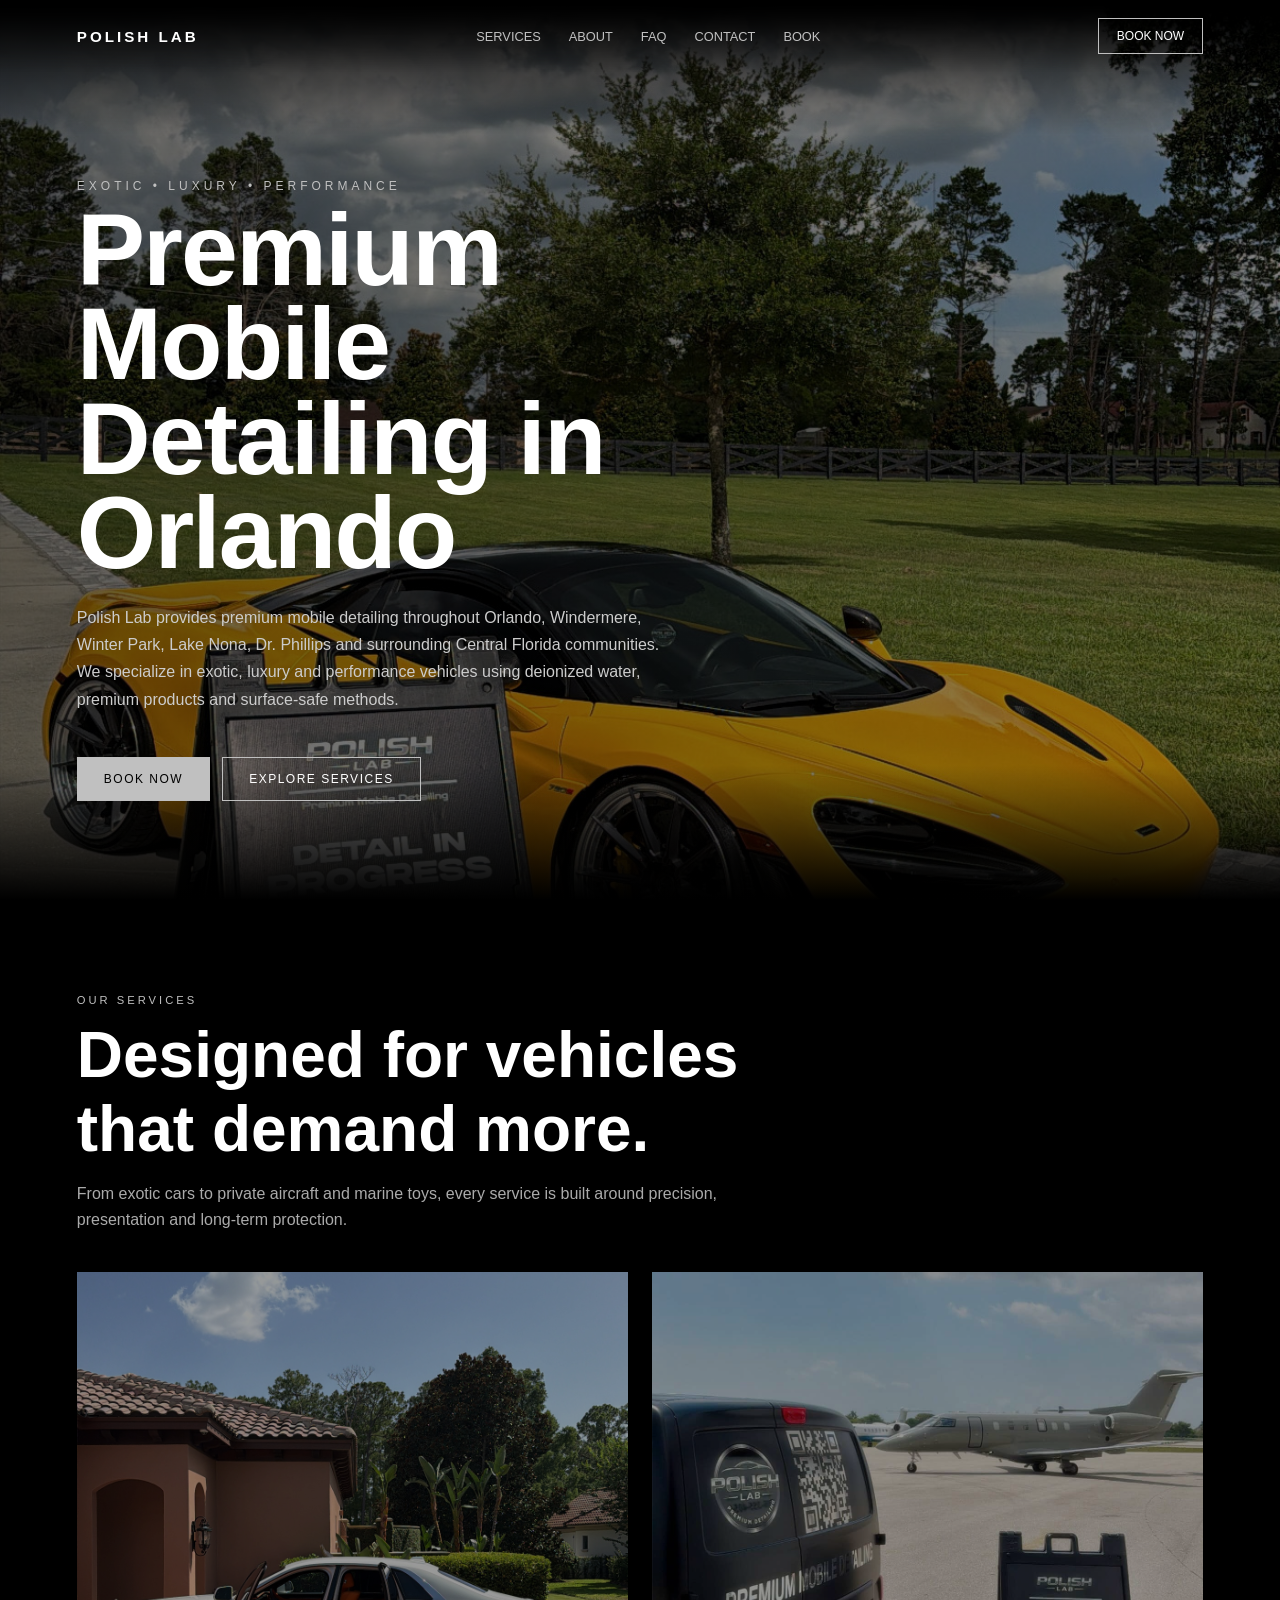
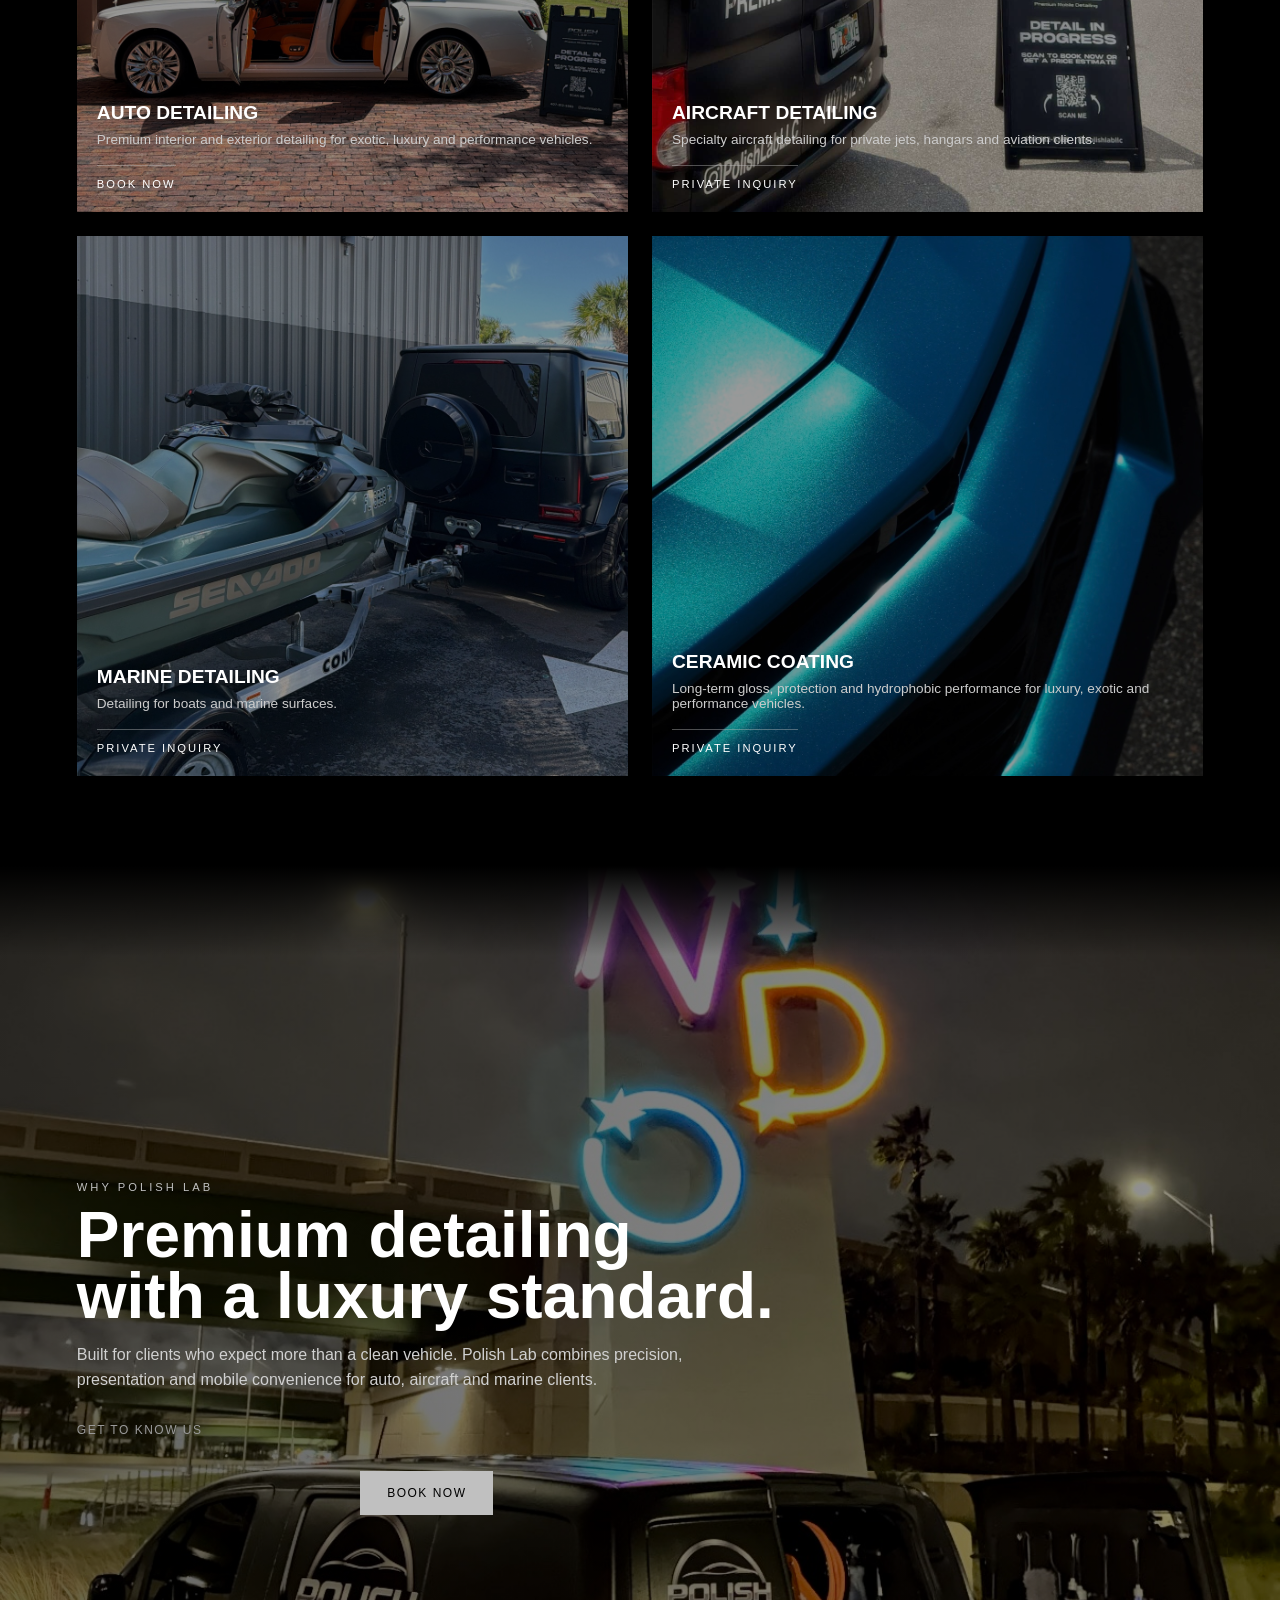
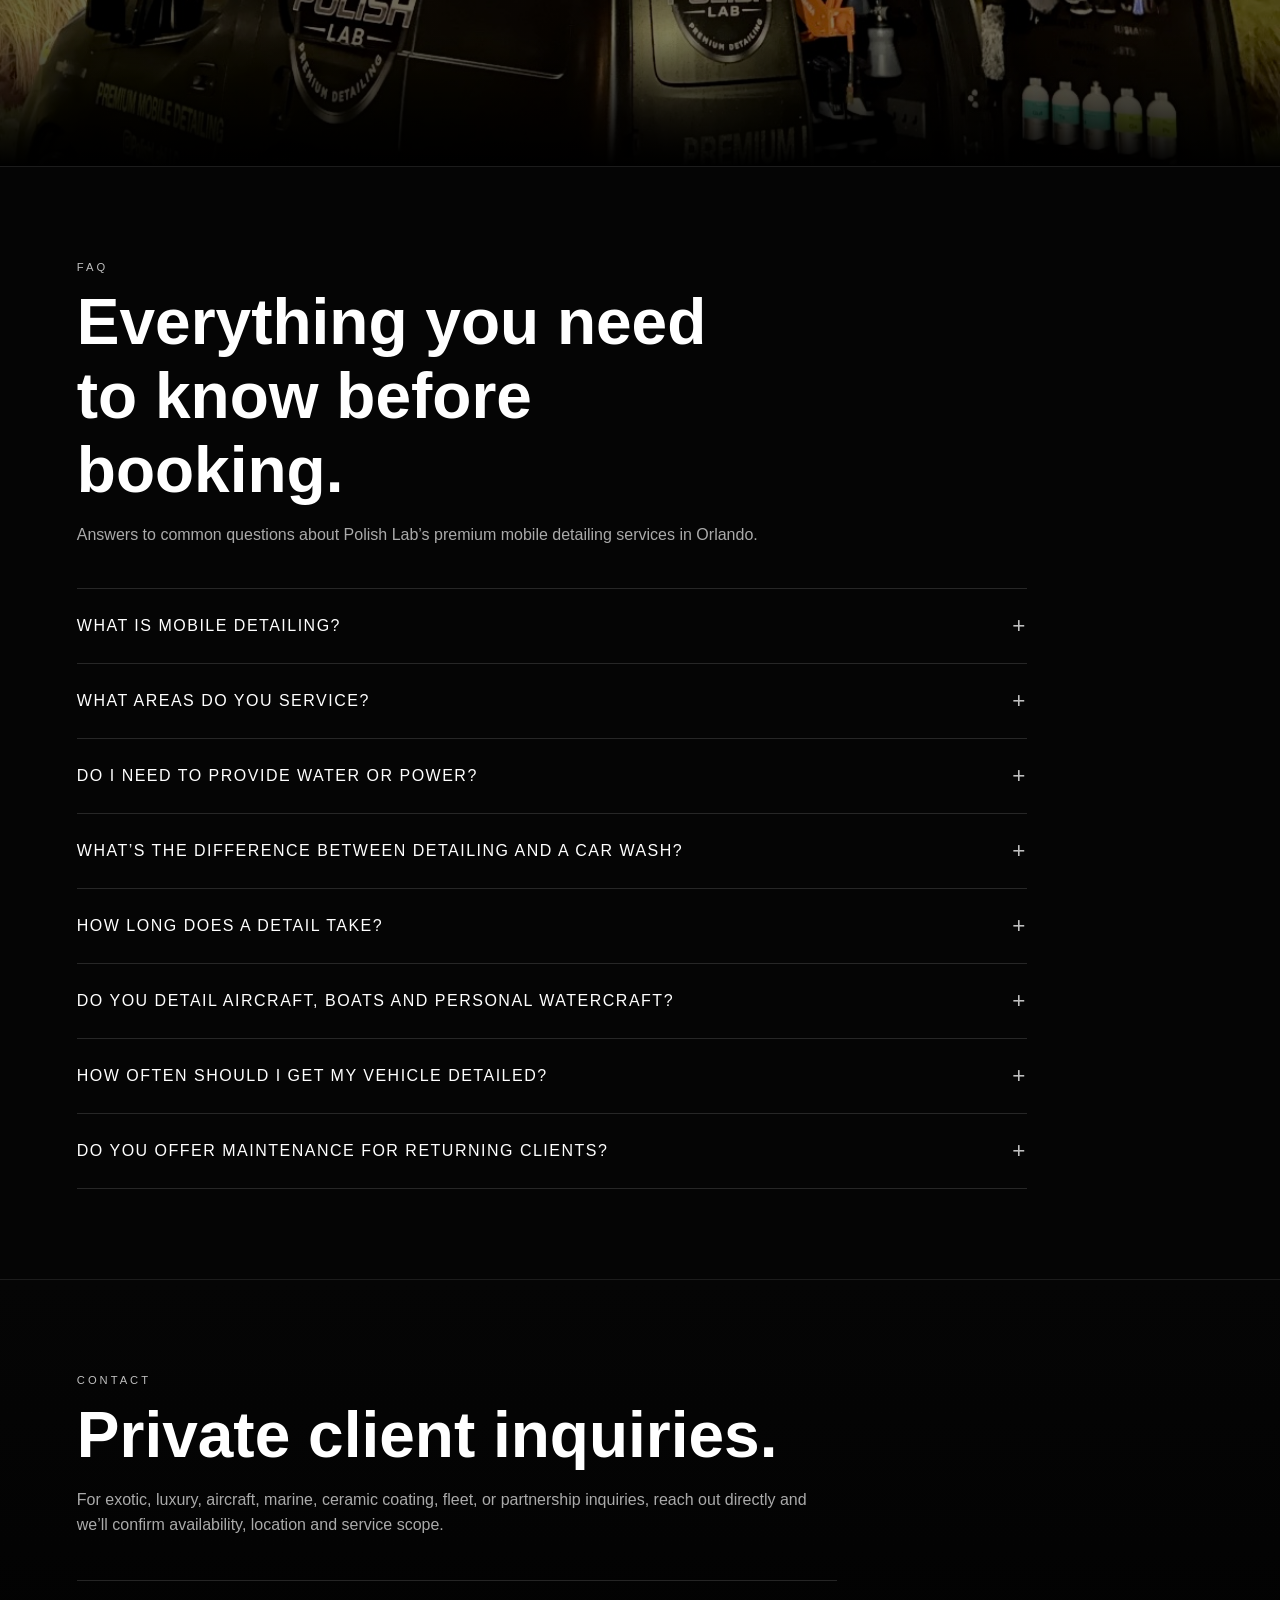
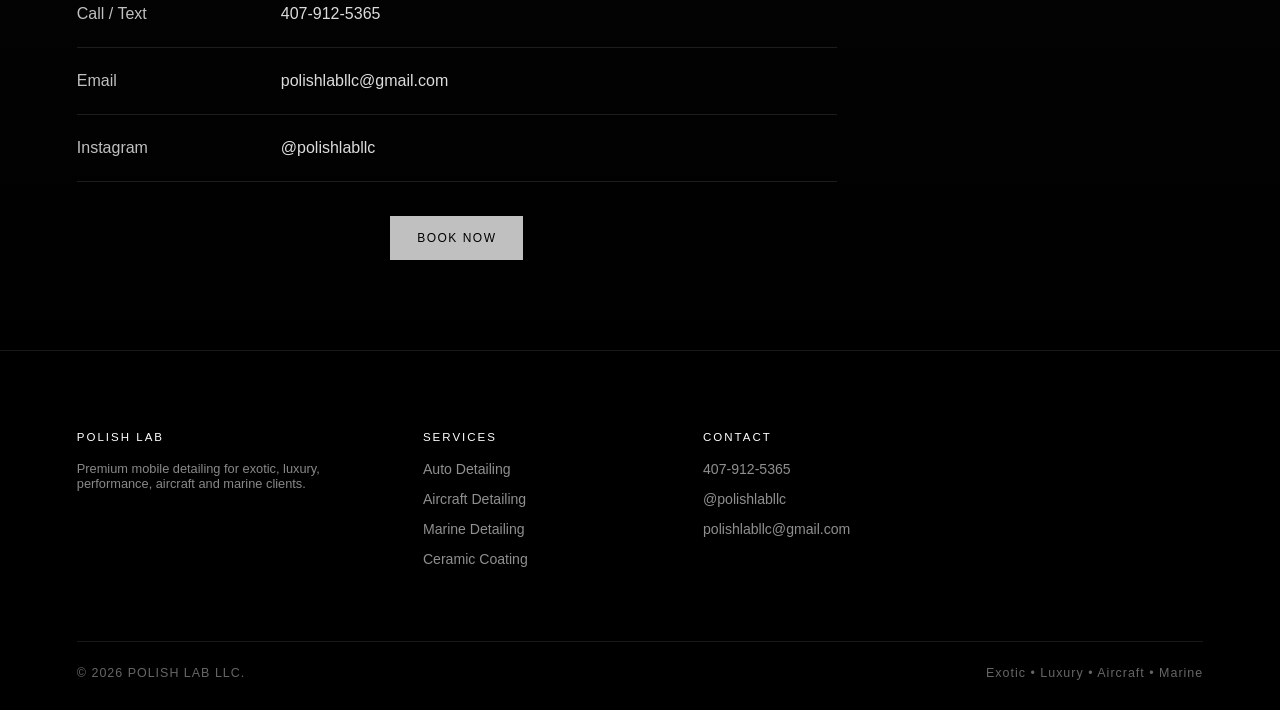
==== commit 3c2a41b6: "Revise SEO meta tags and content for clarity Updated the meta description and title for better SEO. " ====
--- a/index.html
+++ b/index.html
@@ -6,9 +6,10 @@
     <link rel="icon" href="polishlabtransparentlogo.png" />
     <meta
       name="description"
-      content="Polish Lab Mobile Detailing in Orlando. Premium interior, exterior, and full detail services for cars, SUVs, trucks, and aircraft. Book today."
+      content="Premium mobile detailing in Orlando for exotic, luxury and performance vehicles. Fully equipped with deionized water and professional equipment. Book Polish Lab today."
     />
-    <title>POLISH LAB | Premium Mobile Detailing</title>
+    <title>Premium Mobile Detailing Orlando | Polish Lab</title>
+    <link rel="canonical" href="https://polishlabllc.com/" />
 
     <link rel="stylesheet" href="styles2.css" />
   </head>
@@ -66,15 +67,16 @@
     <!-- HERO -->
     <section class="hero">
       <div class="hero-content">
-        <div class="eyebrow">PREMIUM MOBILE DETAILING</div>
-
-        <h1>Exotic. Luxury. Performance.</h1>
+        <div class="eyebrow">EXOTIC • LUXURY • PERFORMANCE</div>
+
+        <h1>Premium Mobile Detailing in Orlando</h1>
 
         <p>
-          Premium mobile detailing for high-end vehicles, private aircraft,
-          boats and personal watercraft. Polish Lab delivers studio-level
-          results using deionized water, premium products and surface-safe
-          methods.
+          Polish Lab provides premium mobile detailing throughout Orlando,
+          Windermere, Winter Park, Lake Nona, Dr. Phillips and surrounding
+          Central Florida communities. We specialize in exotic, luxury and
+          performance vehicles using deionized water, premium products and
+          surface-safe methods.
         </p>
 
         <div class="hero-buttons">
@@ -94,8 +96,8 @@
         <span>Our Services</span>
         <h2>Designed for vehicles that demand more.</h2>
         <p>
-          From exotic cars to private aircrafts and marine toys, every service
-          is built around precision, presentation and long-term protection.
+          From exotic cars to private aircraft and marine toys, every service is
+          built around precision, presentation and long-term protection.
         </p>
       </div>
 
@@ -103,7 +105,7 @@
         <a
           href="auto_detailing.html"
           class="service-card"
-          style="background-image: url('exotic-auto.jpg')"
+          style="background-image: url('rolls-royce-ghost.JPG')"
         >
           <div class="service-content">
             <h3>Auto Detailing</h3>
@@ -285,7 +287,9 @@
         </details>
 
         <details class="faq-item">
-          <summary>Do you detail aircraft, boats, and jetskis?</summary>
+          <summary>
+            Do you detail aircraft, boats and personal watercraft?
+          </summary>
           <div class="faq-answer">
             Yes. Polish Lab offers detailing for private aircraft, boats,
             jetskis and luxury marine surfaces.
@@ -298,7 +302,7 @@
         <details class="faq-item">
           <summary>How often should I get my vehicle detailed?</summary>
           <div class="faq-answer">
-            For luxury, exotic, and performance vehicles, we recommend
+            For luxury, exotic and performance vehicles, we recommend
             maintenance detailing every 2 weeks.
             <br /><br />
             This helps preserve gloss, reduce buildup and protect against
--- a/styles2.css
+++ b/styles2.css
@@ -234,7 +234,7 @@
         rgba(0, 0, 0, 0.6),
         rgba(0, 0, 0, 0.4)
       ),
-    url("hero.jpg");
+    url("mclaren-720s.JPG");
 
   background-size: cover;
 
@@ -714,19 +714,6 @@
   padding: 0 6%;
   background-size: cover;
   background-position: center;
-}
-
-.auto-hero {
-  background: linear-gradient(
-      to bottom,
-      #000 0%,
-      rgba(0, 0, 0, 0.55) 15%,
-      rgba(0, 0, 0, 0) 38%,
-      rgba(0, 0, 0, 0.55) 82%,
-      #000 100%
-    ),
-    linear-gradient(to right, rgba(0, 0, 0, 0.9), rgba(0, 0, 0, 0.45)),
-    url("exotic-auto.jpg");
 }
 
 .service-hero-content {
@@ -1003,7 +990,7 @@
         rgba(0, 0, 0, 0.6),
         rgba(0, 0, 0, 0.4)
       ),
-    url("exotic-hero.jpg");
+    url("ferrari-f8.JPG");
 
   background-size: cover;
 
@@ -1174,7 +1161,7 @@
         rgba(0, 0, 0, 0.6),
         rgba(0, 0, 0, 0.4)
       ),
-    url("hero.jpg");
+    url("hero.JPG");
 
   background-size: cover;
 
@@ -1294,7 +1281,7 @@
         rgba(0, 0, 0, 0.6),
         rgba(0, 0, 0, 0.4)
       ),
-    url("cb.JPG");
+    url("cb.jpg");
 
   background-size: cover;
 
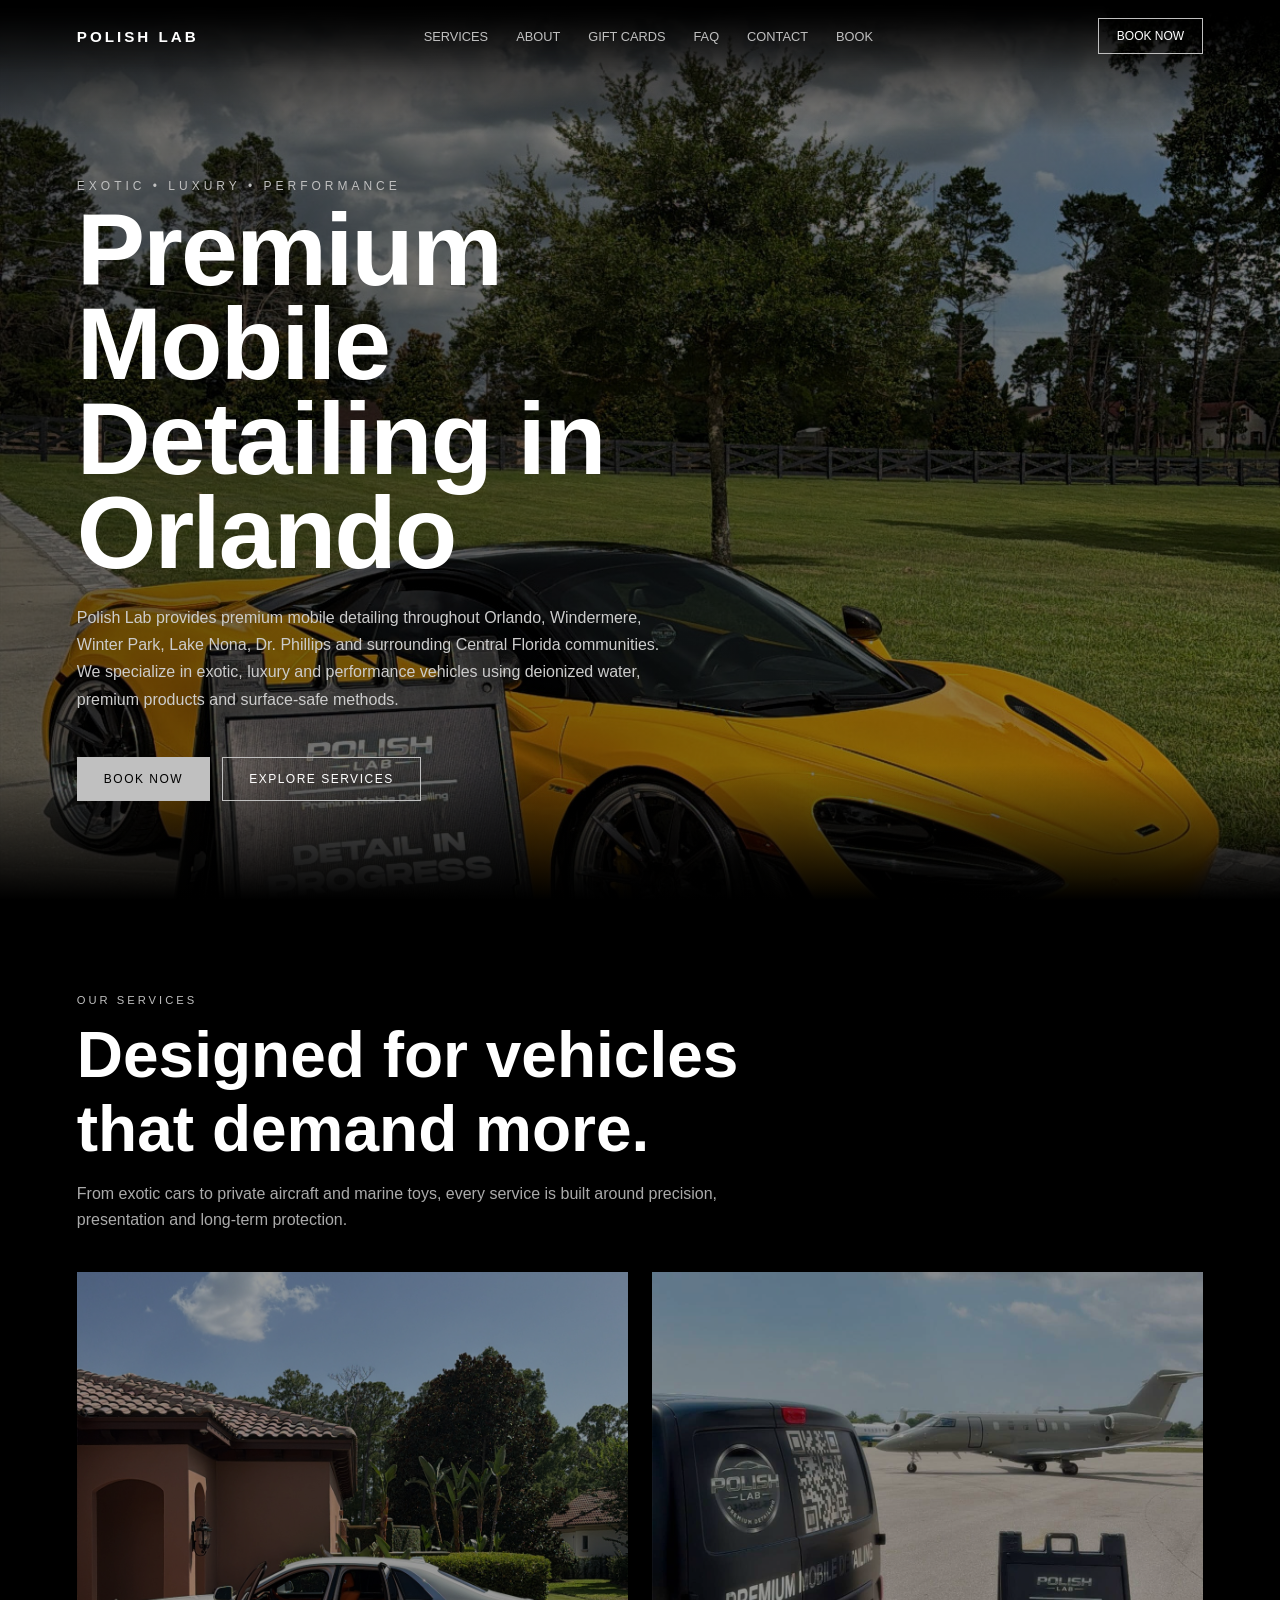
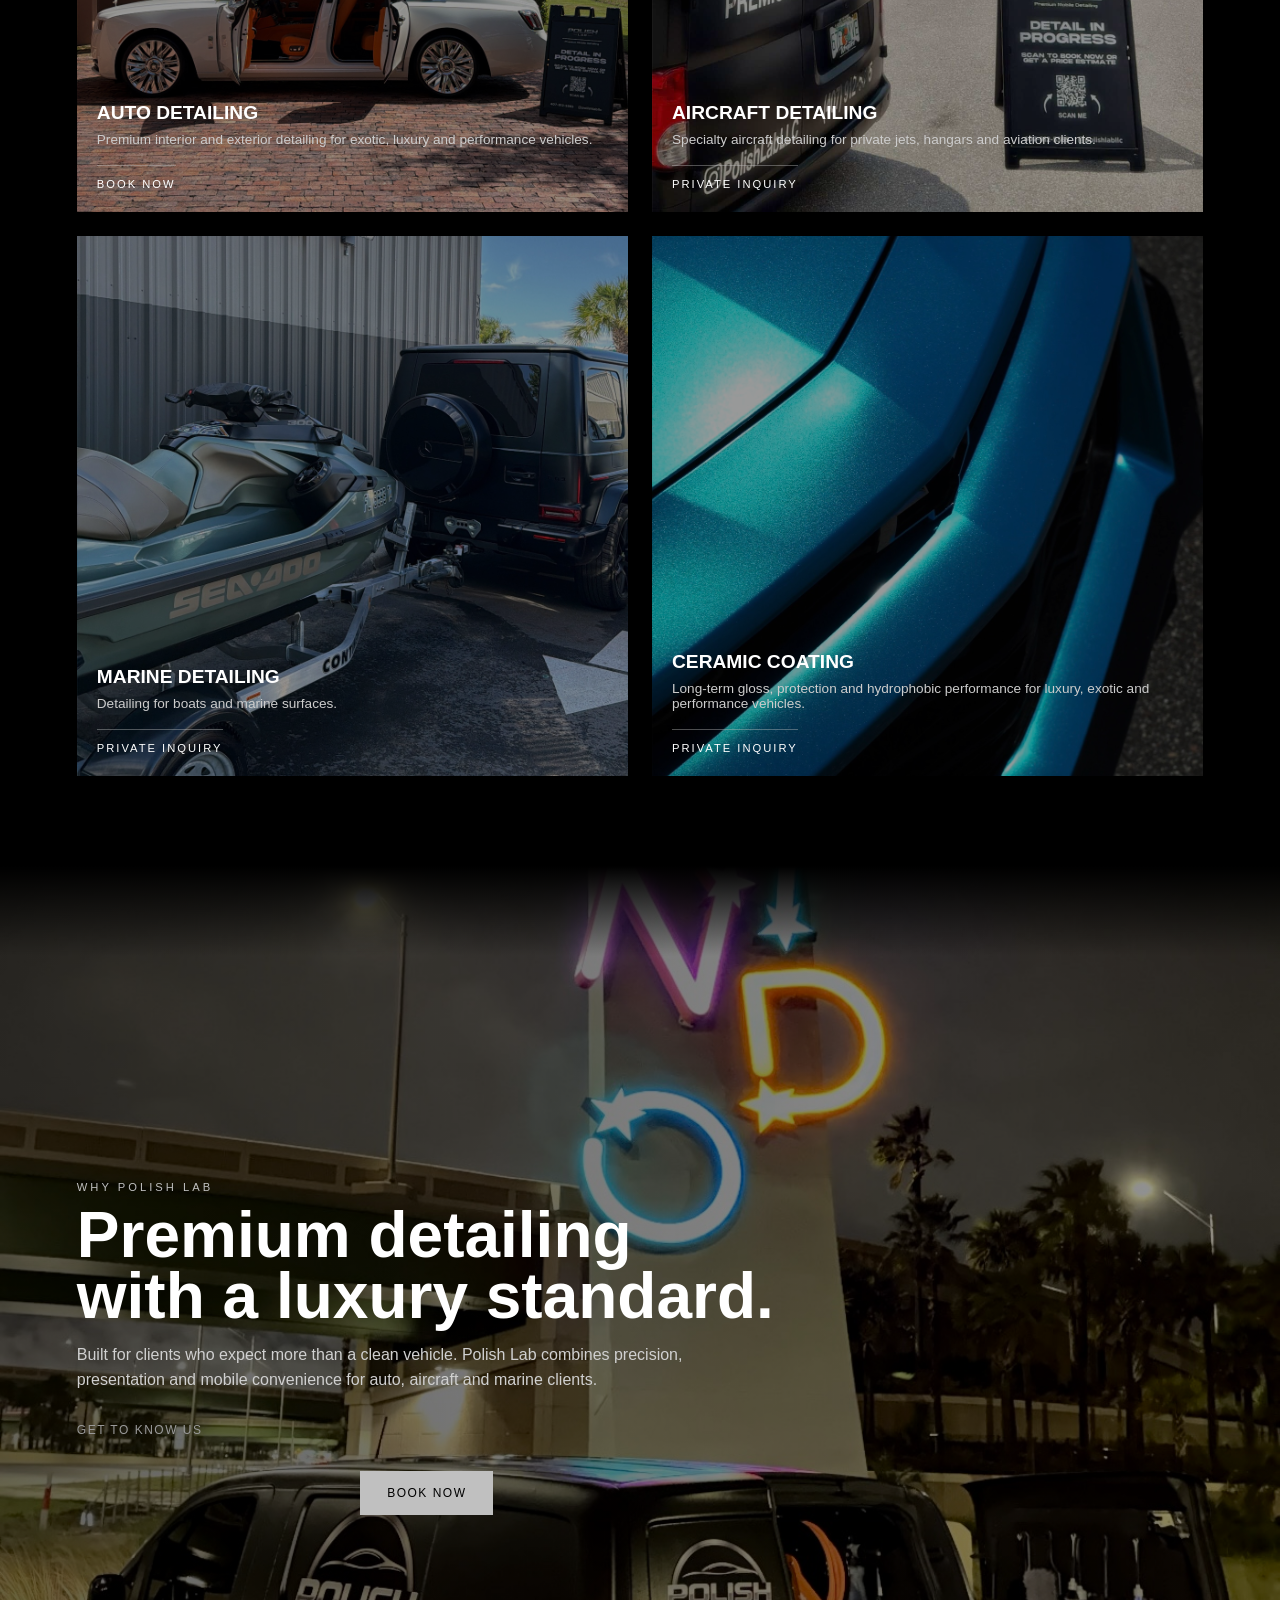
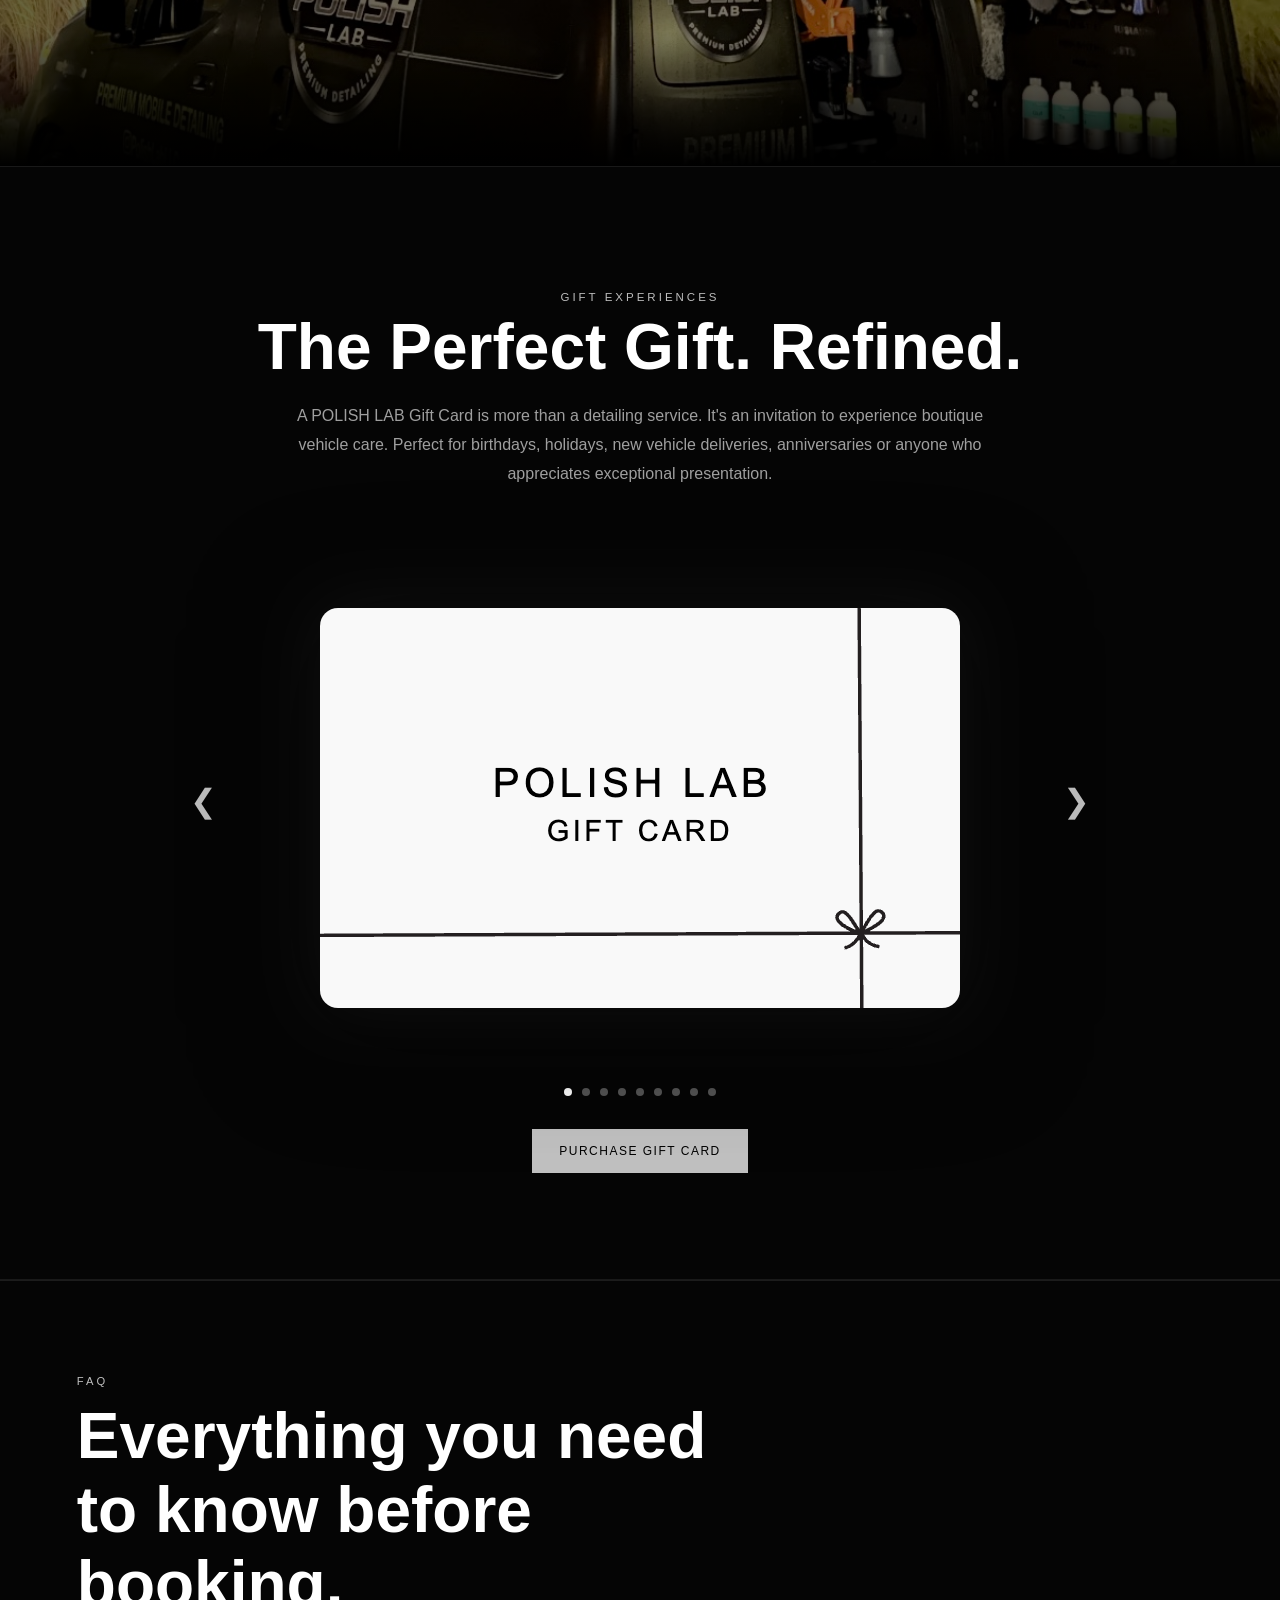
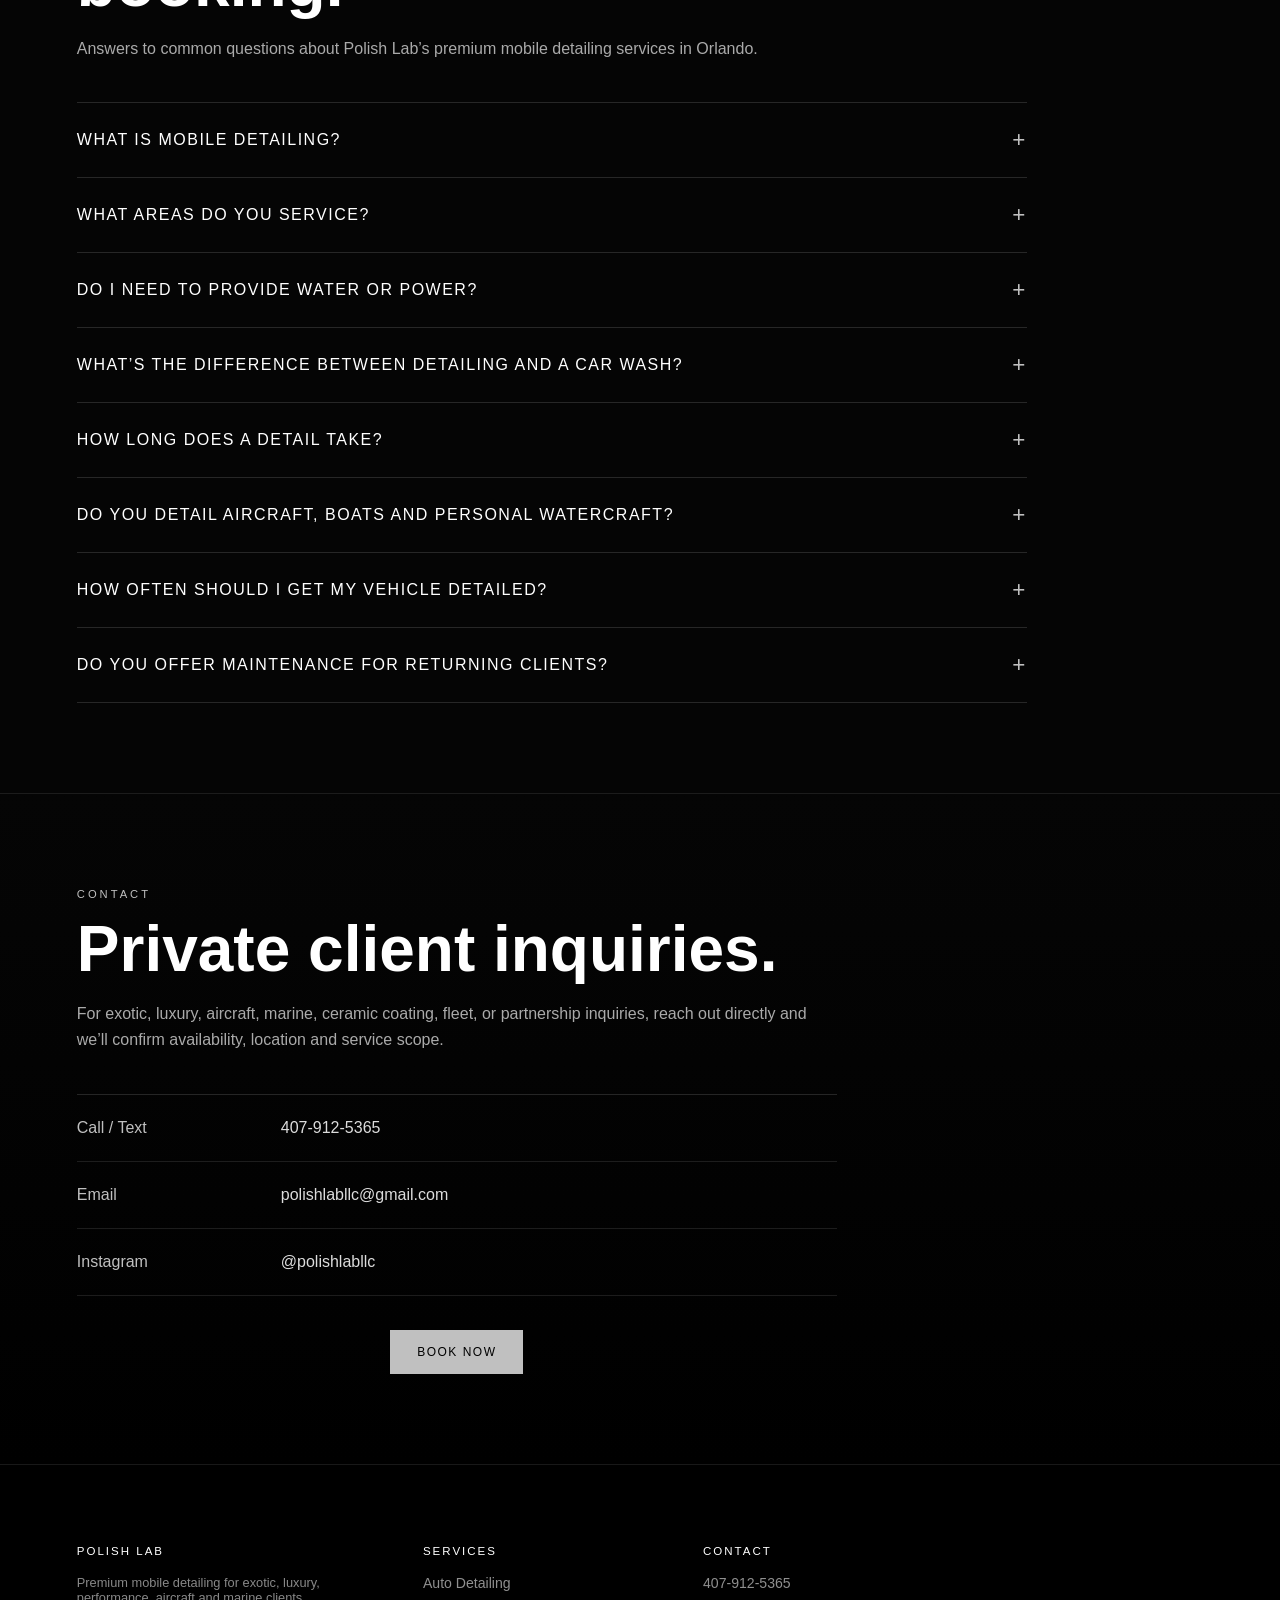
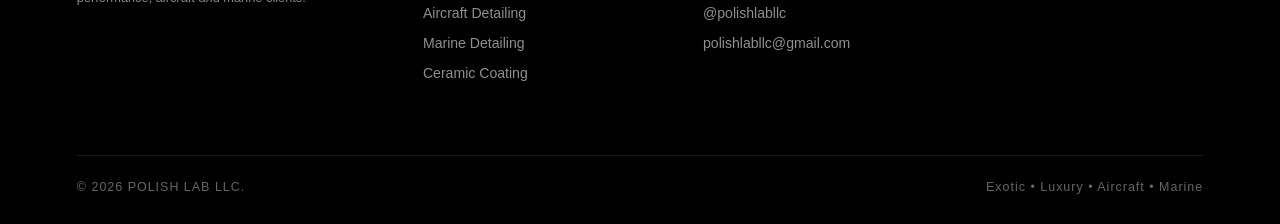
==== commit ba74d1fa: "Add gift card section with slider and purchase link Added a new section for gift cards with details " ====
--- a/index.html
+++ b/index.html
@@ -24,6 +24,8 @@
 
         <a href="#about">About</a>
 
+        <a href="#gift-cards">Gift Cards</a>
+
         <a href="#faq">FAQ</a>
 
         <a href="#contact">Contact</a>
@@ -53,6 +55,8 @@
       <a href="#services">Services</a>
 
       <a href="about.html">Get To Know Us</a>
+
+      <a href="#gift-cards">Gift Cards</a>
 
       <a href="#faq">FAQ</a>
 
@@ -214,6 +218,64 @@
       </div>
     </section>
 
+    <!-- ================================================= -->
+    <!-- GIFT EXPERIENCES -->
+    <!-- ================================================= -->
+    <section class="gift-section" id="gift-cards">
+      <div class="gift-content">
+        <span class="section-kicker">Gift Experiences</span>
+
+        <h2>The Perfect Gift. Refined.</h2>
+
+        <p>
+          A POLISH LAB Gift Card is more than a detailing service. It's an
+          invitation to experience boutique vehicle care. Perfect for birthdays,
+          holidays, new vehicle deliveries, anniversaries or anyone who
+          appreciates exceptional presentation.
+        </p>
+
+        <div class="gift-slider">
+          <button class="gift-arrow gift-prev" aria-label="Previous Gift Card">
+            &#10094;
+          </button>
+
+          <div class="gift-card-preview">
+            <img
+              id="giftCardImage"
+              src="giftcard.png"
+              alt="POLISH LAB Gift Card"
+              class="gift-card-image"
+            />
+          </div>
+
+          <button class="gift-arrow gift-next" aria-label="Next Gift Card">
+            &#10095;
+          </button>
+        </div>
+
+        <div class="gift-dots">
+          <span class="gift-dot active"></span>
+          <span class="gift-dot"></span>
+          <span class="gift-dot"></span>
+          <span class="gift-dot"></span>
+          <span class="gift-dot"></span>
+          <span class="gift-dot"></span>
+          <span class="gift-dot"></span>
+          <span class="gift-dot"></span>
+          <span class="gift-dot"></span>
+        </div>
+
+        <a
+          href="https://app.squareup.com/gift/ML5EJYE9EN1YE/order"
+          class="btn btn-primary"
+          target="_blank"
+          rel="noopener"
+        >
+          Purchase Gift Card
+        </a>
+      </div>
+    </section>
+
     <!-- FAQ -->
     <section class="faq-section" id="faq">
       <div class="section-header">
--- a/styles2.css
+++ b/styles2.css
@@ -1476,3 +1476,180 @@
     padding: 22px 0;
   }
 }
+
+
+/* ================================================= */
+/* GIFT EXPERIENCES */
+/* ================================================= */
+
+.gift-section {
+  padding: 120px 6%;
+  background: #050505;
+  border-top: 1px solid rgba(255, 255, 255, 0.08);
+  border-bottom: 1px solid rgba(255, 255, 255, 0.08);
+}
+
+.gift-content {
+  max-width: 900px;
+  margin: auto;
+  text-align: center;
+}
+
+.section-kicker {
+  display: inline-block;
+  color: #bdbdbd;
+  text-transform: uppercase;
+  letter-spacing: 3px;
+  font-size: 0.72rem;
+  margin-bottom: 14px;
+}
+
+.gift-content h2 {
+  font-size: clamp(2.4rem, 5vw, 4.5rem);
+  line-height: 0.95;
+  margin-bottom: 24px;
+}
+
+.gift-content p {
+  max-width: 700px;
+  margin: 0 auto;
+  color: #9f9f9f;
+  line-height: 1.8;
+}
+
+/* ========================= */
+/* CARD IMAGE */
+/* ========================= */
+
+.gift-card-preview {
+  margin: 60px auto 45px;
+  display: flex;
+  justify-content: center;
+}
+
+.gift-card-image {
+  width: 100%;
+  max-width: 640px;
+
+  display: block;
+
+  border-radius: 18px;
+
+  /* makes the black card stand out without looking like a box */
+  filter: drop-shadow(0 0 35px rgba(255, 255, 255, 0.05))
+    drop-shadow(0 18px 60px rgba(0, 0, 0, 0.65));
+
+  transition: opacity 0.25s ease, transform 0.35s ease, filter 0.35s ease;
+}
+
+.gift-card-image:hover {
+  transform: translateY(-6px) scale(1.02);
+}
+
+/* ========================= */
+/* FEATURES */
+/* ========================= */
+
+.gift-features {
+  display: flex;
+  justify-content: center;
+  flex-wrap: wrap;
+  gap: 14px;
+  margin-bottom: 40px;
+}
+
+.gift-features div {
+  border: 1px solid rgba(255, 255, 255, 0.12);
+  padding: 12px 18px;
+
+  color: #d8d8d8;
+
+  text-transform: uppercase;
+  letter-spacing: 1.6px;
+  font-size: 0.72rem;
+}
+
+@media (max-width: 768px) {
+  .gift-section {
+    padding: 90px 6%;
+  }
+
+  .gift-card-preview {
+    margin: 40px auto;
+  }
+
+  .gift-card-image {
+    max-width: 100%;
+  }
+
+  .gift-features {
+    gap: 10px;
+  }
+
+  .gift-features div {
+    font-size: 0.65rem;
+    padding: 10px 14px;
+  }
+}
+
+/* ========================= */
+/* GIFT SLIDER */
+/* ========================= */
+
+.gift-slider {
+  display: flex;
+  align-items: center;
+  justify-content: center;
+  gap: 40px;
+
+  margin: 60px 0 35px;
+}
+
+.gift-arrow {
+  background: none;
+  border: none;
+  color: #bdbdbd;
+
+  font-size: 2rem;
+
+  cursor: pointer;
+
+  transition: 0.3s;
+}
+
+.gift-arrow:hover {
+  color: #fff;
+  transform: scale(1.15);
+}
+
+.gift-dots {
+  display: flex;
+  justify-content: center;
+  gap: 10px;
+
+  margin-bottom: 45px;
+}
+
+.gift-dot {
+  width: 8px;
+  height: 8px;
+
+  border-radius: 50%;
+
+  background: #555;
+}
+
+.gift-dot.active {
+  background: #fff;
+}
+
+@media (max-width: 768px) {
+  .gift-slider {
+    gap: 15px;
+  }
+
+  .gift-arrow {
+    font-size: 1.6rem;
+  }
+}
+
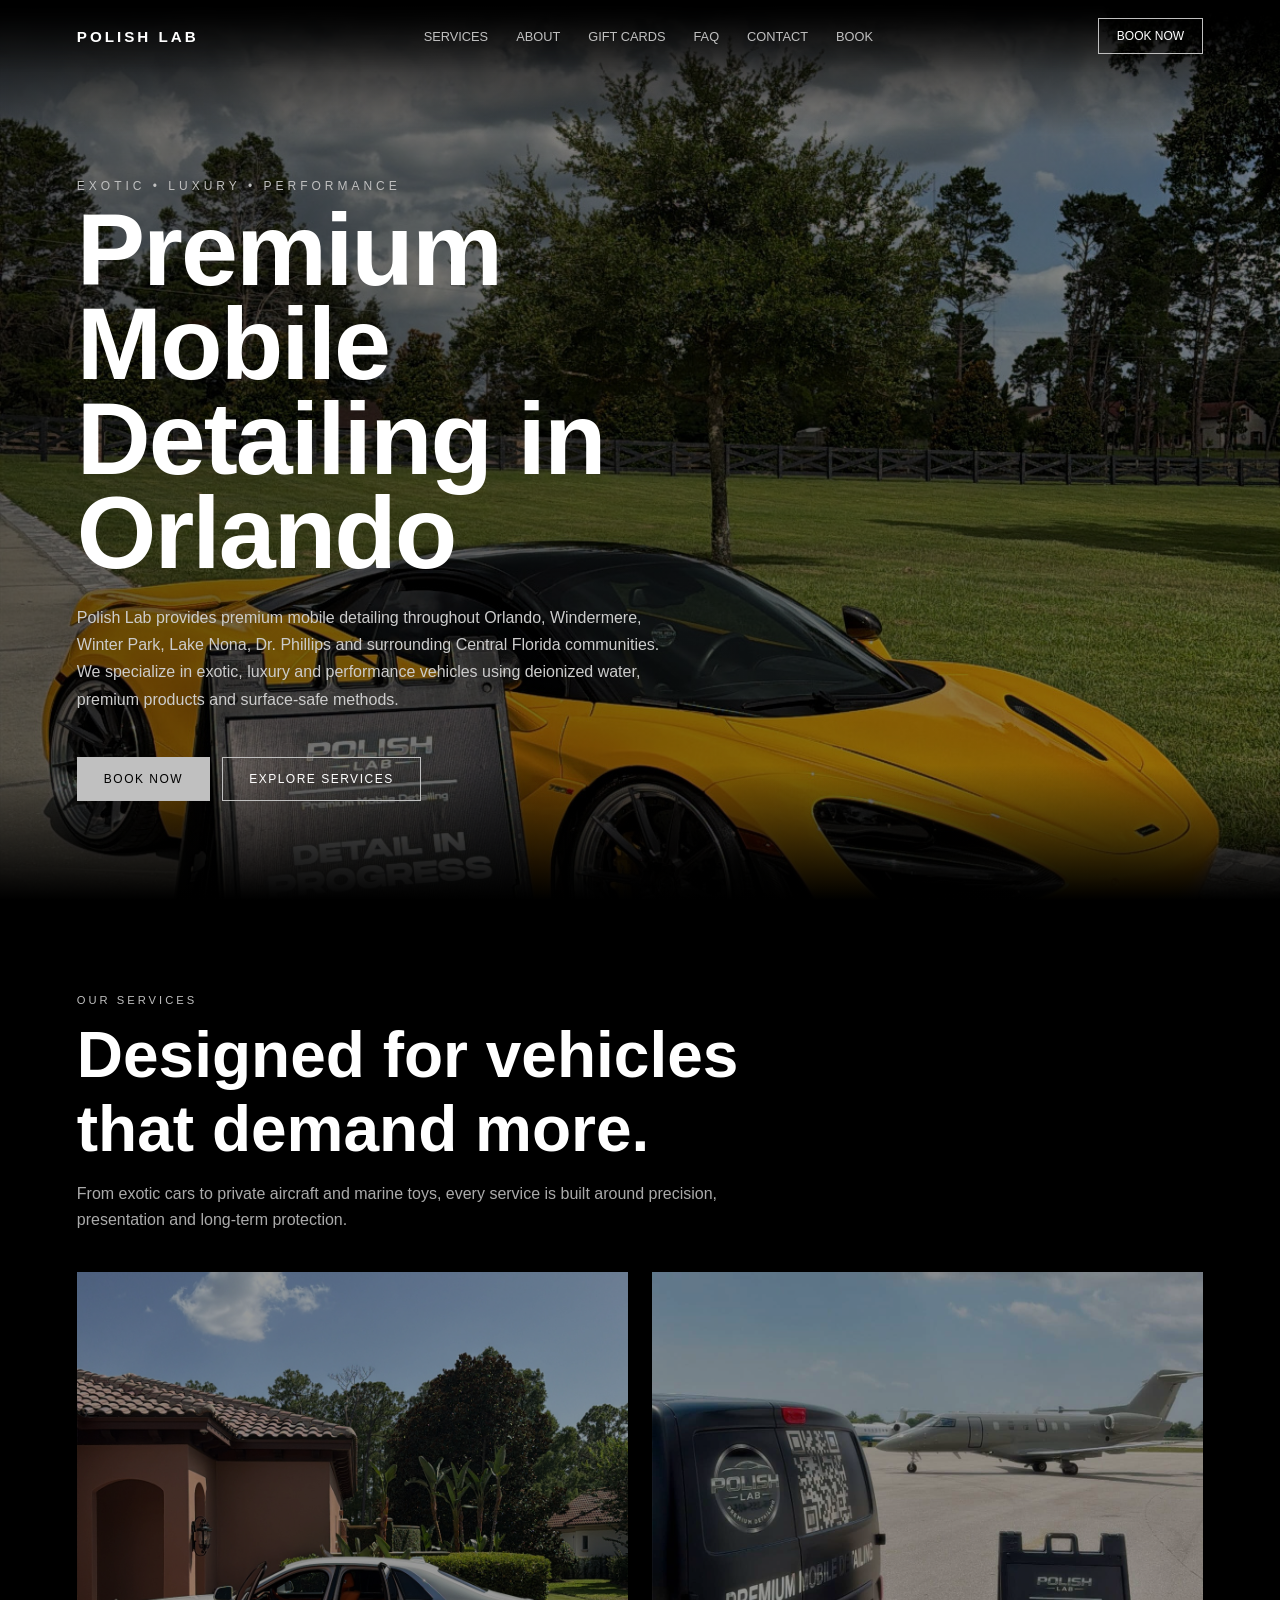
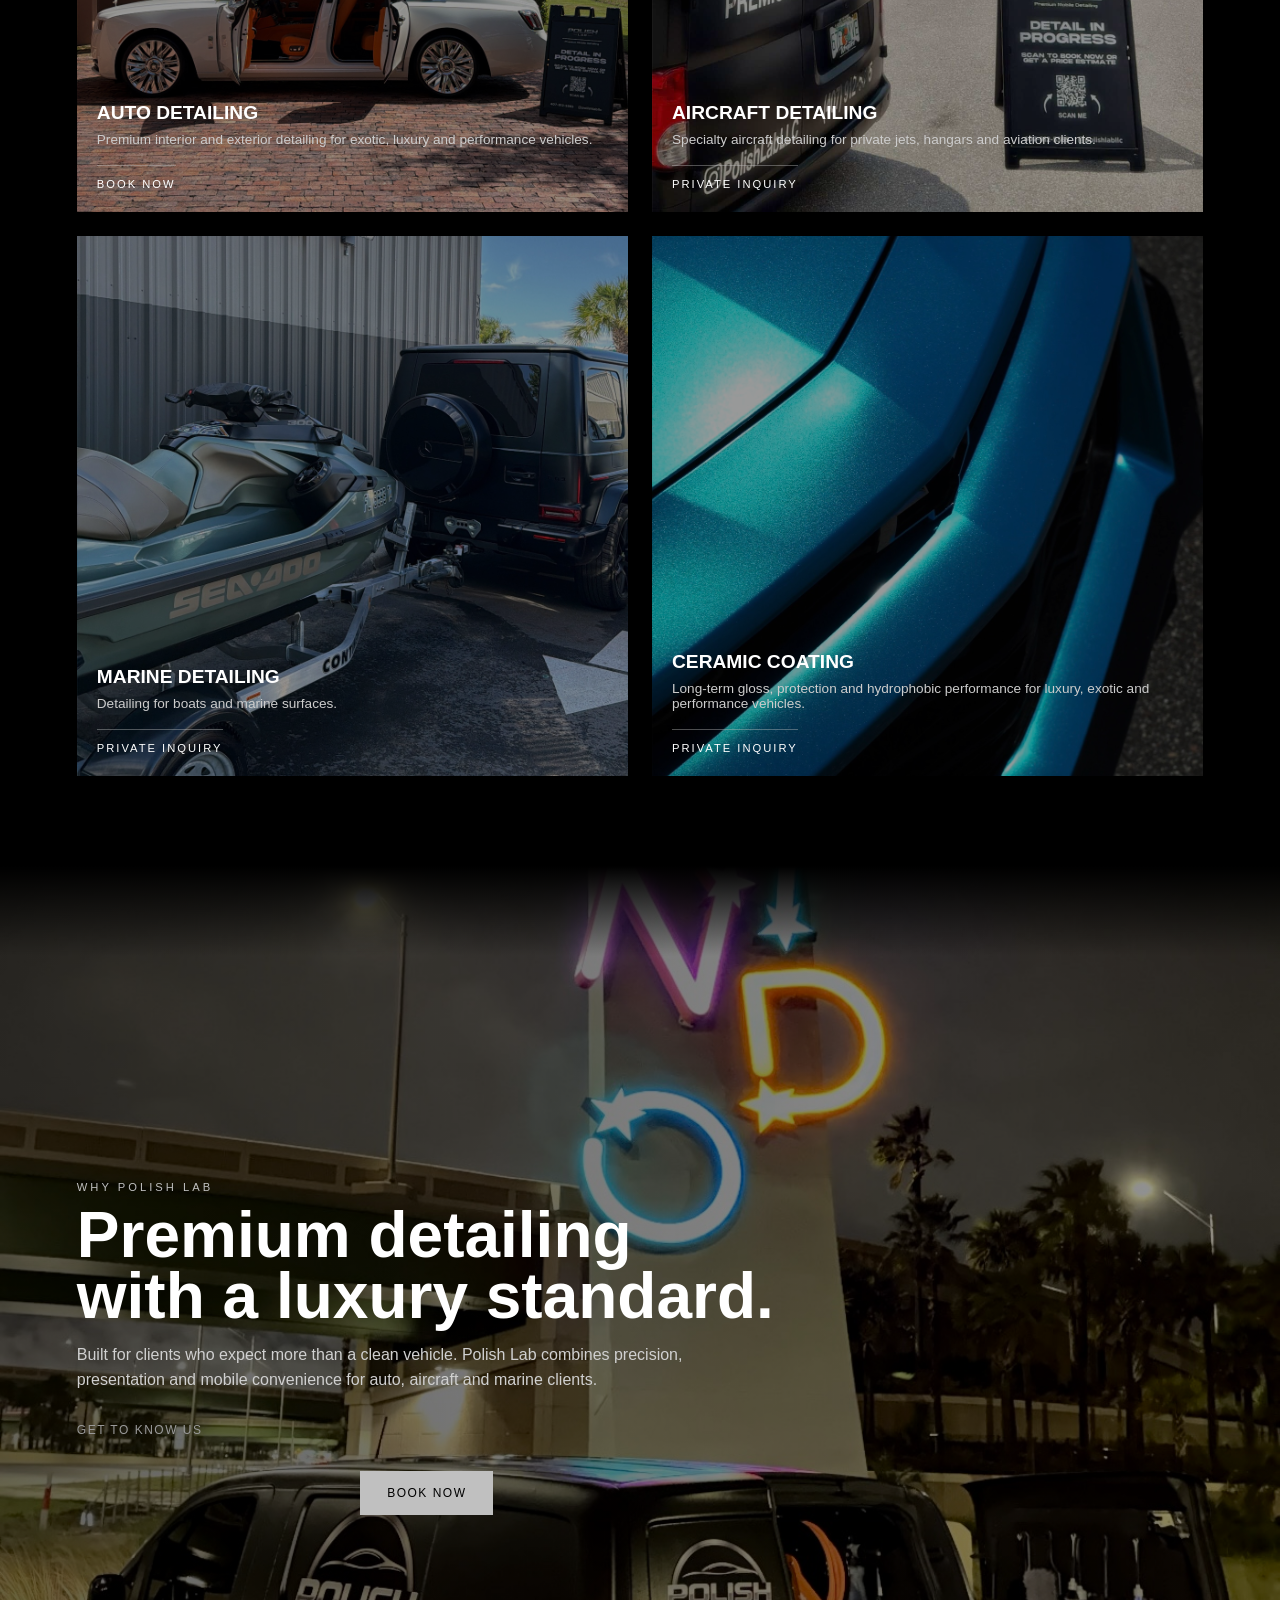
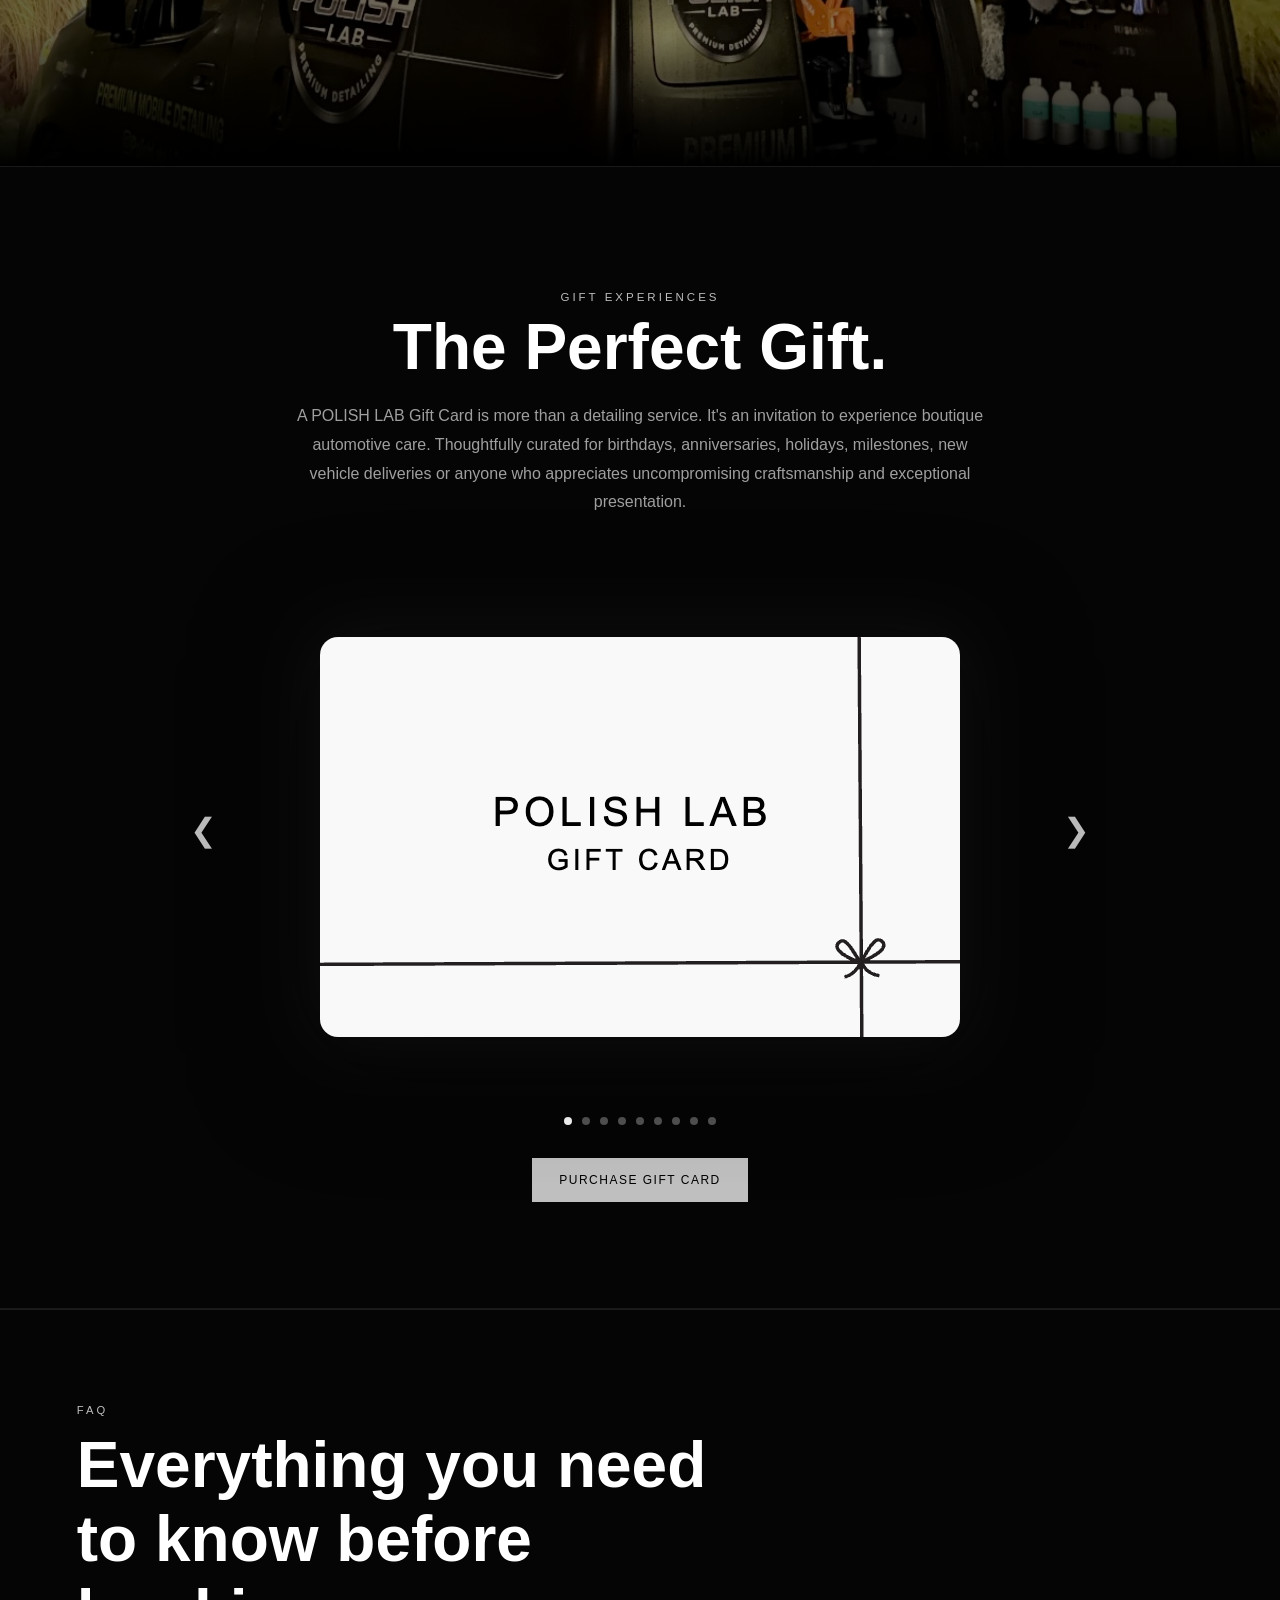
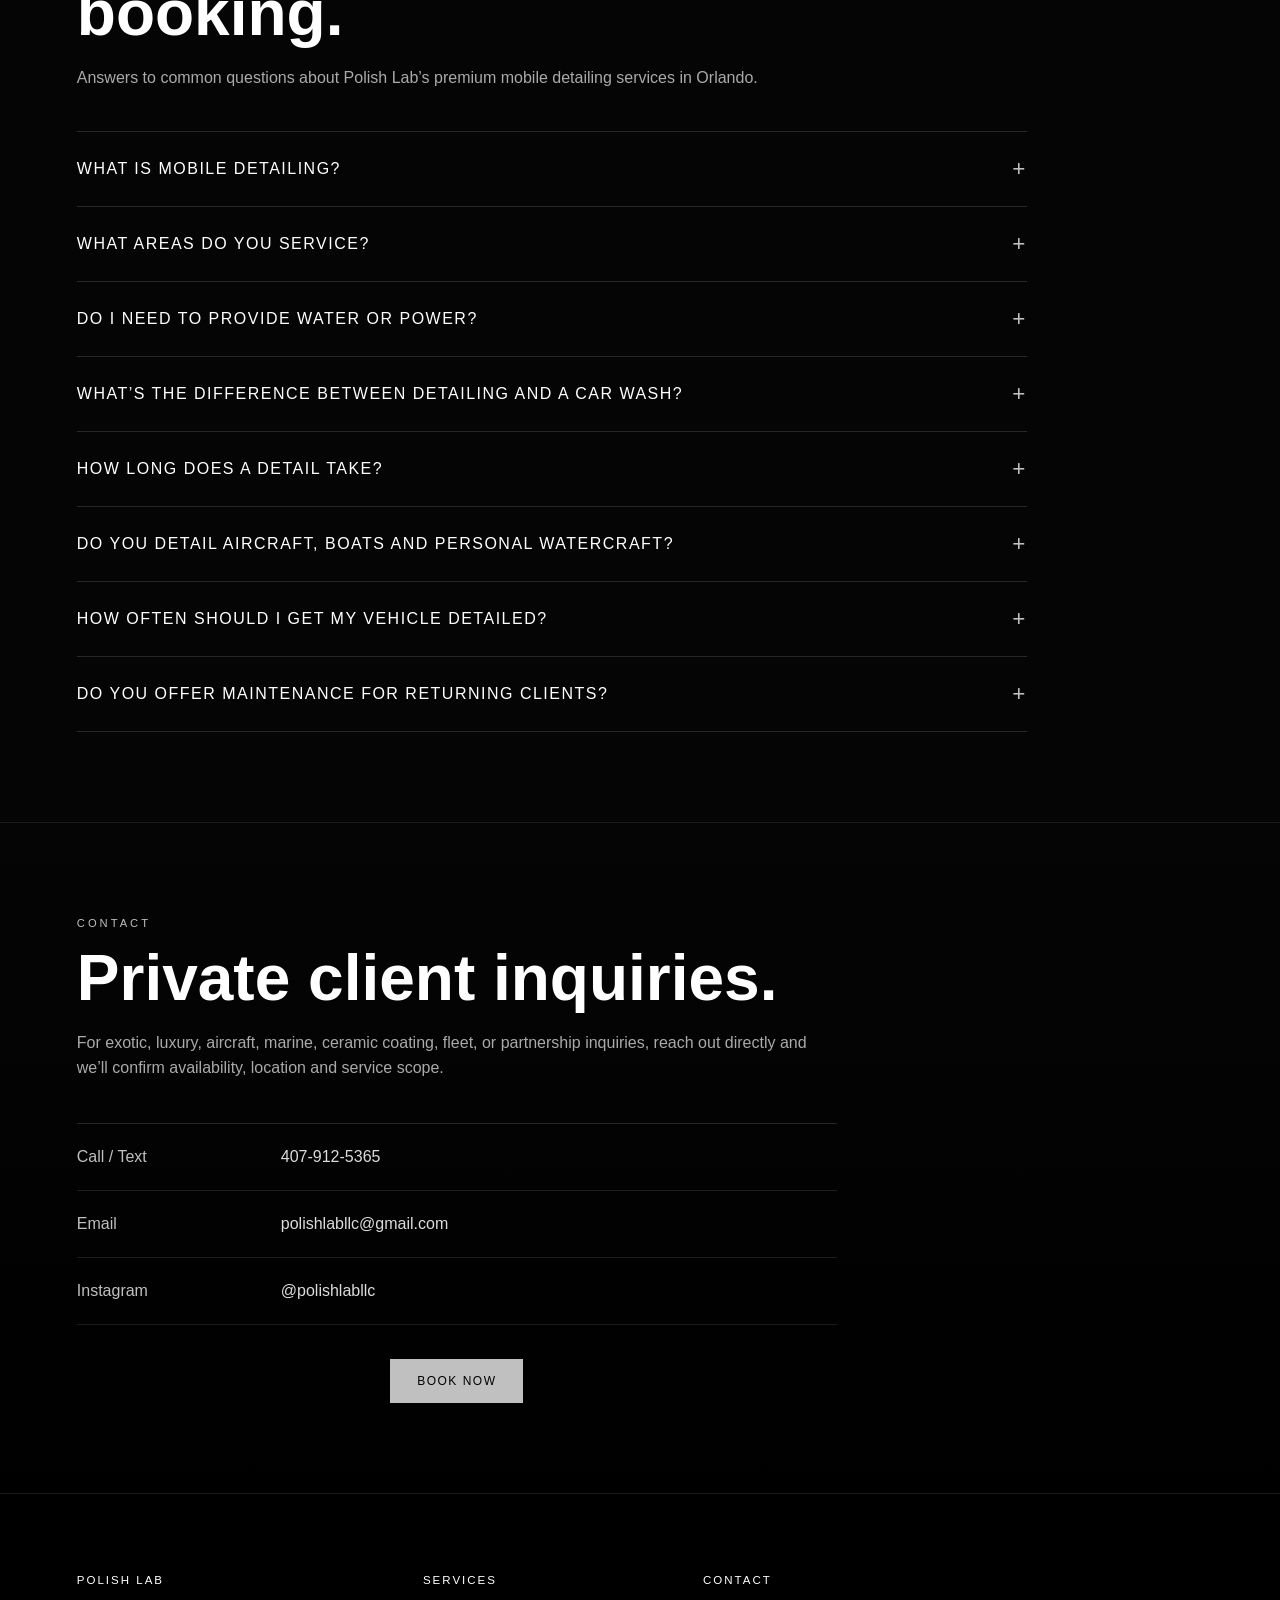
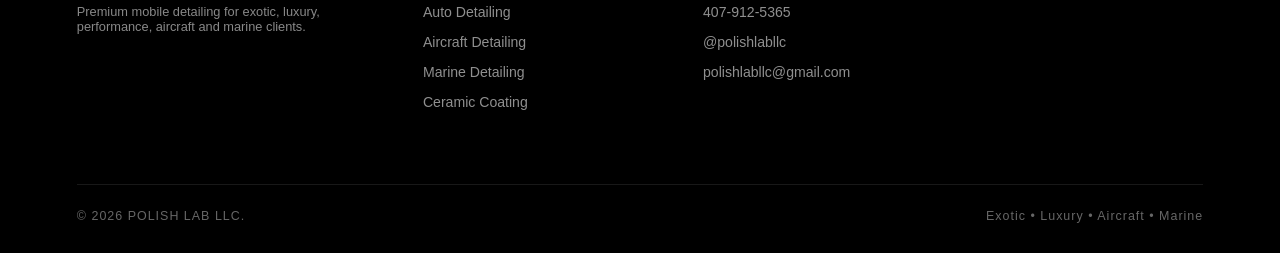
==== commit 226569c0: "Refine gift card section heading and description Updated the gift card section to refine the descrip" ====
--- a/index.html
+++ b/index.html
@@ -225,13 +225,12 @@
       <div class="gift-content">
         <span class="section-kicker">Gift Experiences</span>
 
-        <h2>The Perfect Gift. Refined.</h2>
+        <h2>The Perfect Gift.</h2>
 
         <p>
           A POLISH LAB Gift Card is more than a detailing service. It's an
-          invitation to experience boutique vehicle care. Perfect for birthdays,
-          holidays, new vehicle deliveries, anniversaries or anyone who
-          appreciates exceptional presentation.
+          invitation to experience boutique automotive care. 
+          Thoughtfully curated for birthdays, anniversaries, holidays, milestones, new vehicle deliveries or anyone who appreciates uncompromising craftsmanship and exceptional presentation.
         </p>
 
         <div class="gift-slider">
--- a/styles2.css
+++ b/styles2.css
@@ -1569,28 +1569,6 @@
   font-size: 0.72rem;
 }
 
-@media (max-width: 768px) {
-  .gift-section {
-    padding: 90px 6%;
-  }
-
-  .gift-card-preview {
-    margin: 40px auto;
-  }
-
-  .gift-card-image {
-    max-width: 100%;
-  }
-
-  .gift-features {
-    gap: 10px;
-  }
-
-  .gift-features div {
-    font-size: 0.65rem;
-    padding: 10px 14px;
-  }
-}
 
 /* ========================= */
 /* GIFT SLIDER */
@@ -1643,13 +1621,50 @@
   background: #fff;
 }
 
+
 @media (max-width: 768px) {
+  .gift-section {
+    padding: 72px 6%;
+  }
+
+  .gift-content h2 {
+    margin-bottom: 18px;
+  }
+
+  /* Paragraph → Gift Card */
+  .gift-content p {
+    margin: 0 auto 30px;
+    line-height: 1.65;
+  }
+
+  /* Gift Card → Dots */
   .gift-slider {
-    gap: 15px;
+    gap: 14px;
+    margin: 30px 0 40px;
+  }
+
+  .gift-card-preview {
+    margin: 0;
+  }
+
+  .gift-card-image {
+    max-width: 100%;
   }
 
   .gift-arrow {
     font-size: 1.6rem;
   }
-}
-
+
+  /* Dots → Button */
+  .gift-dots {
+    gap: 8px;
+    margin-bottom: 50px;
+  }
+
+  .gift-dot {
+    width: 7px;
+    height: 7px;
+  }
+}
+
+
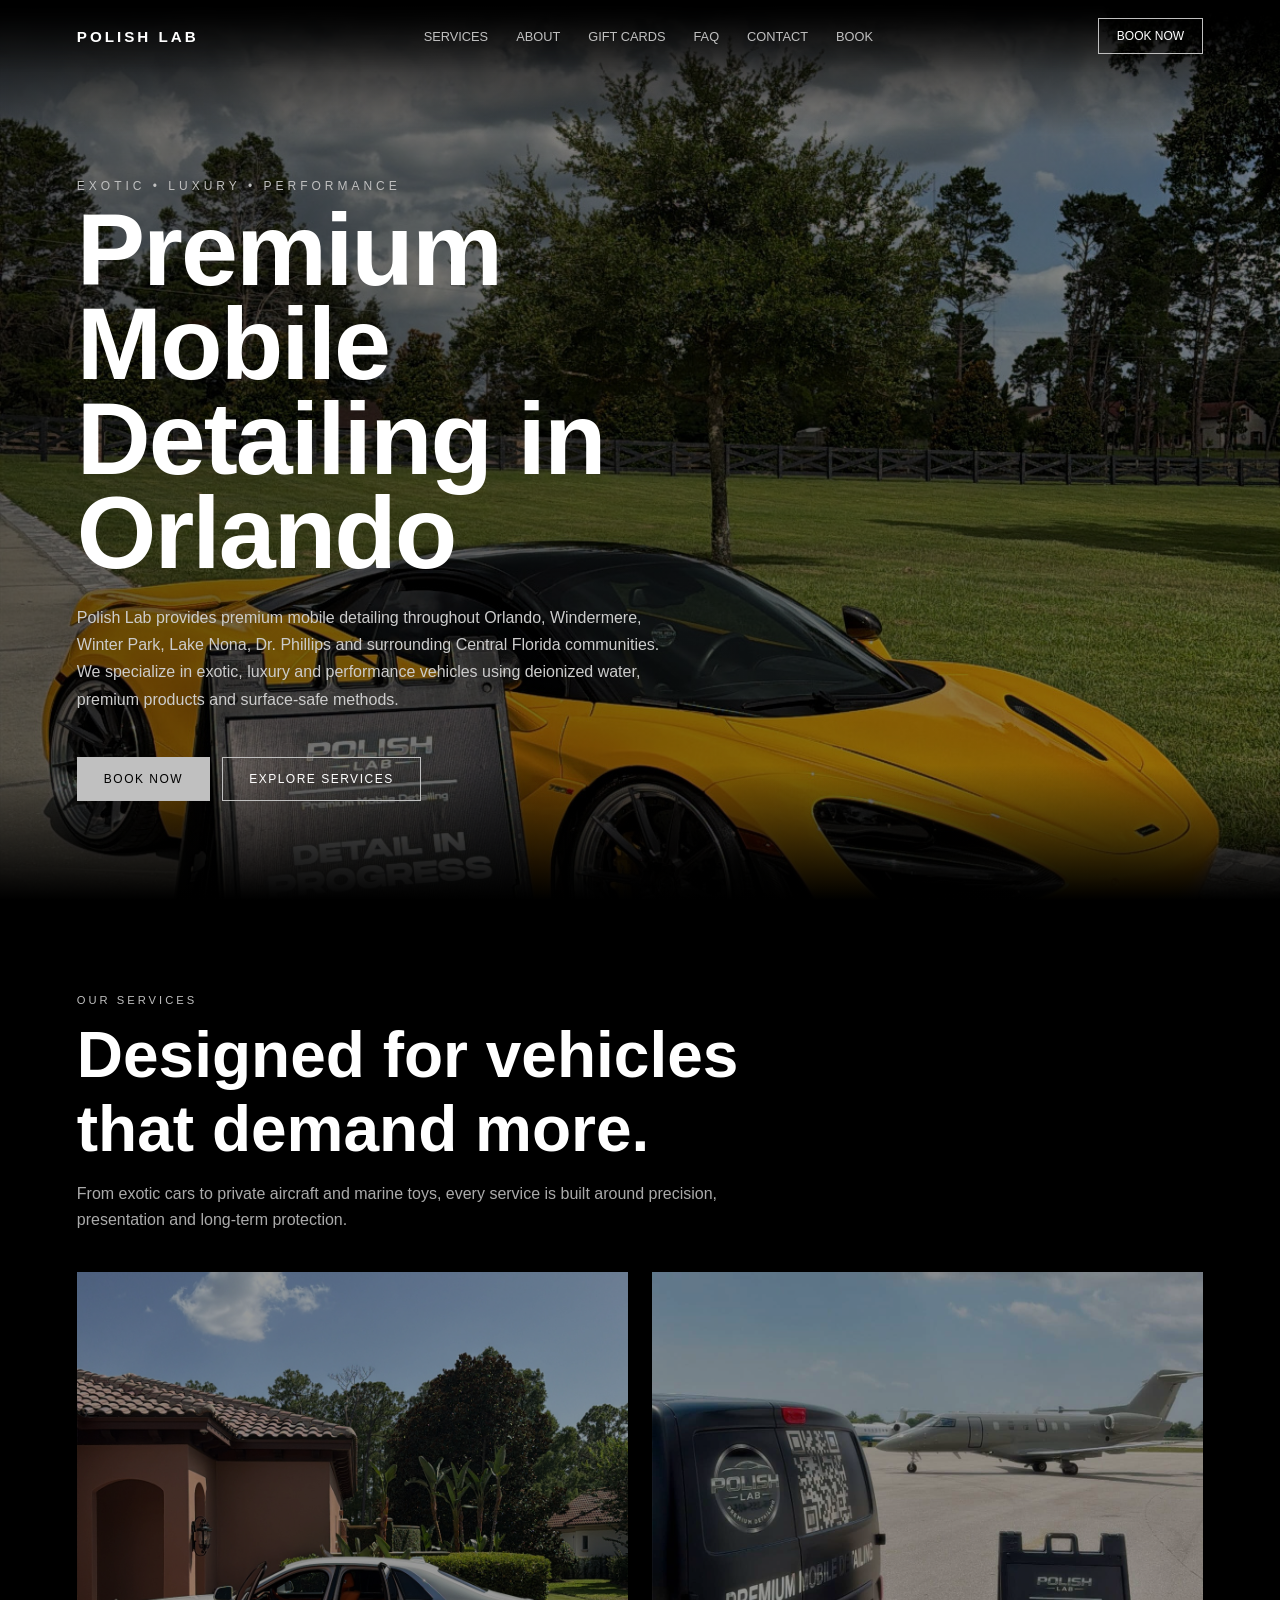
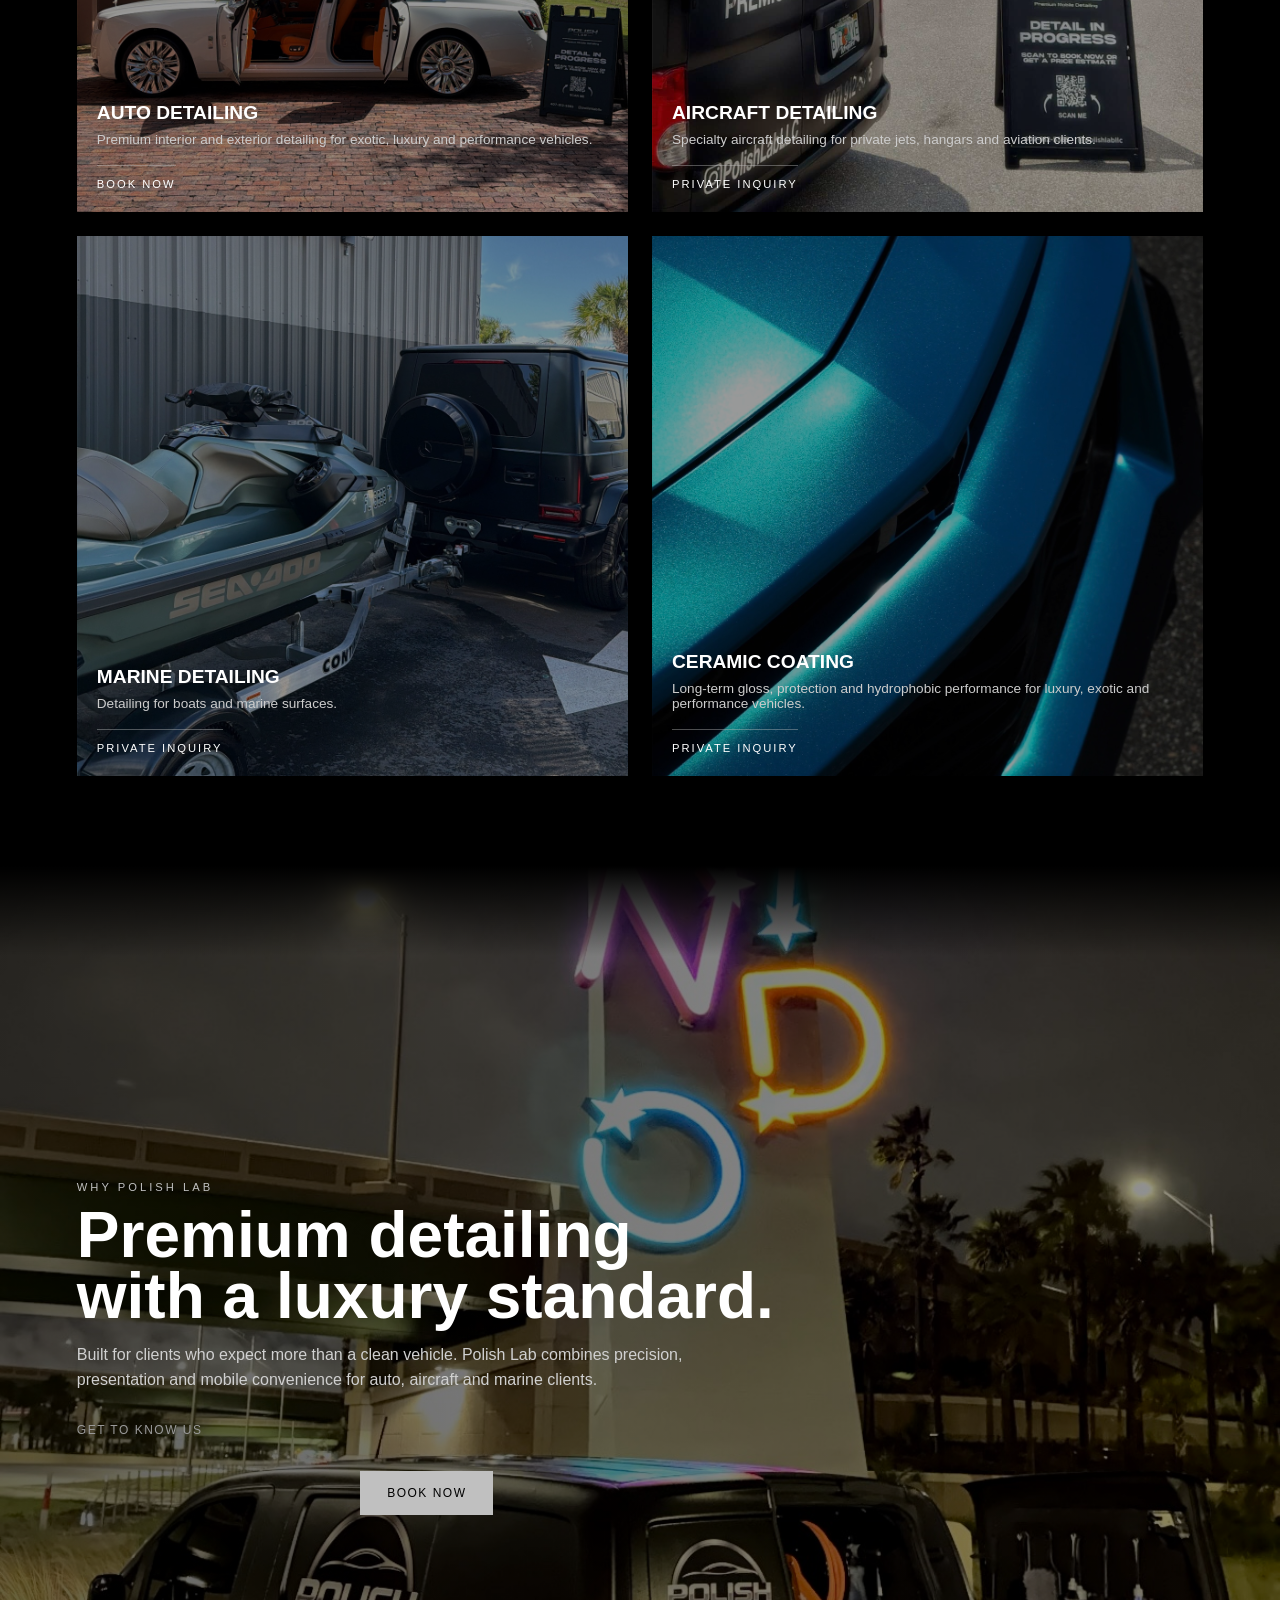
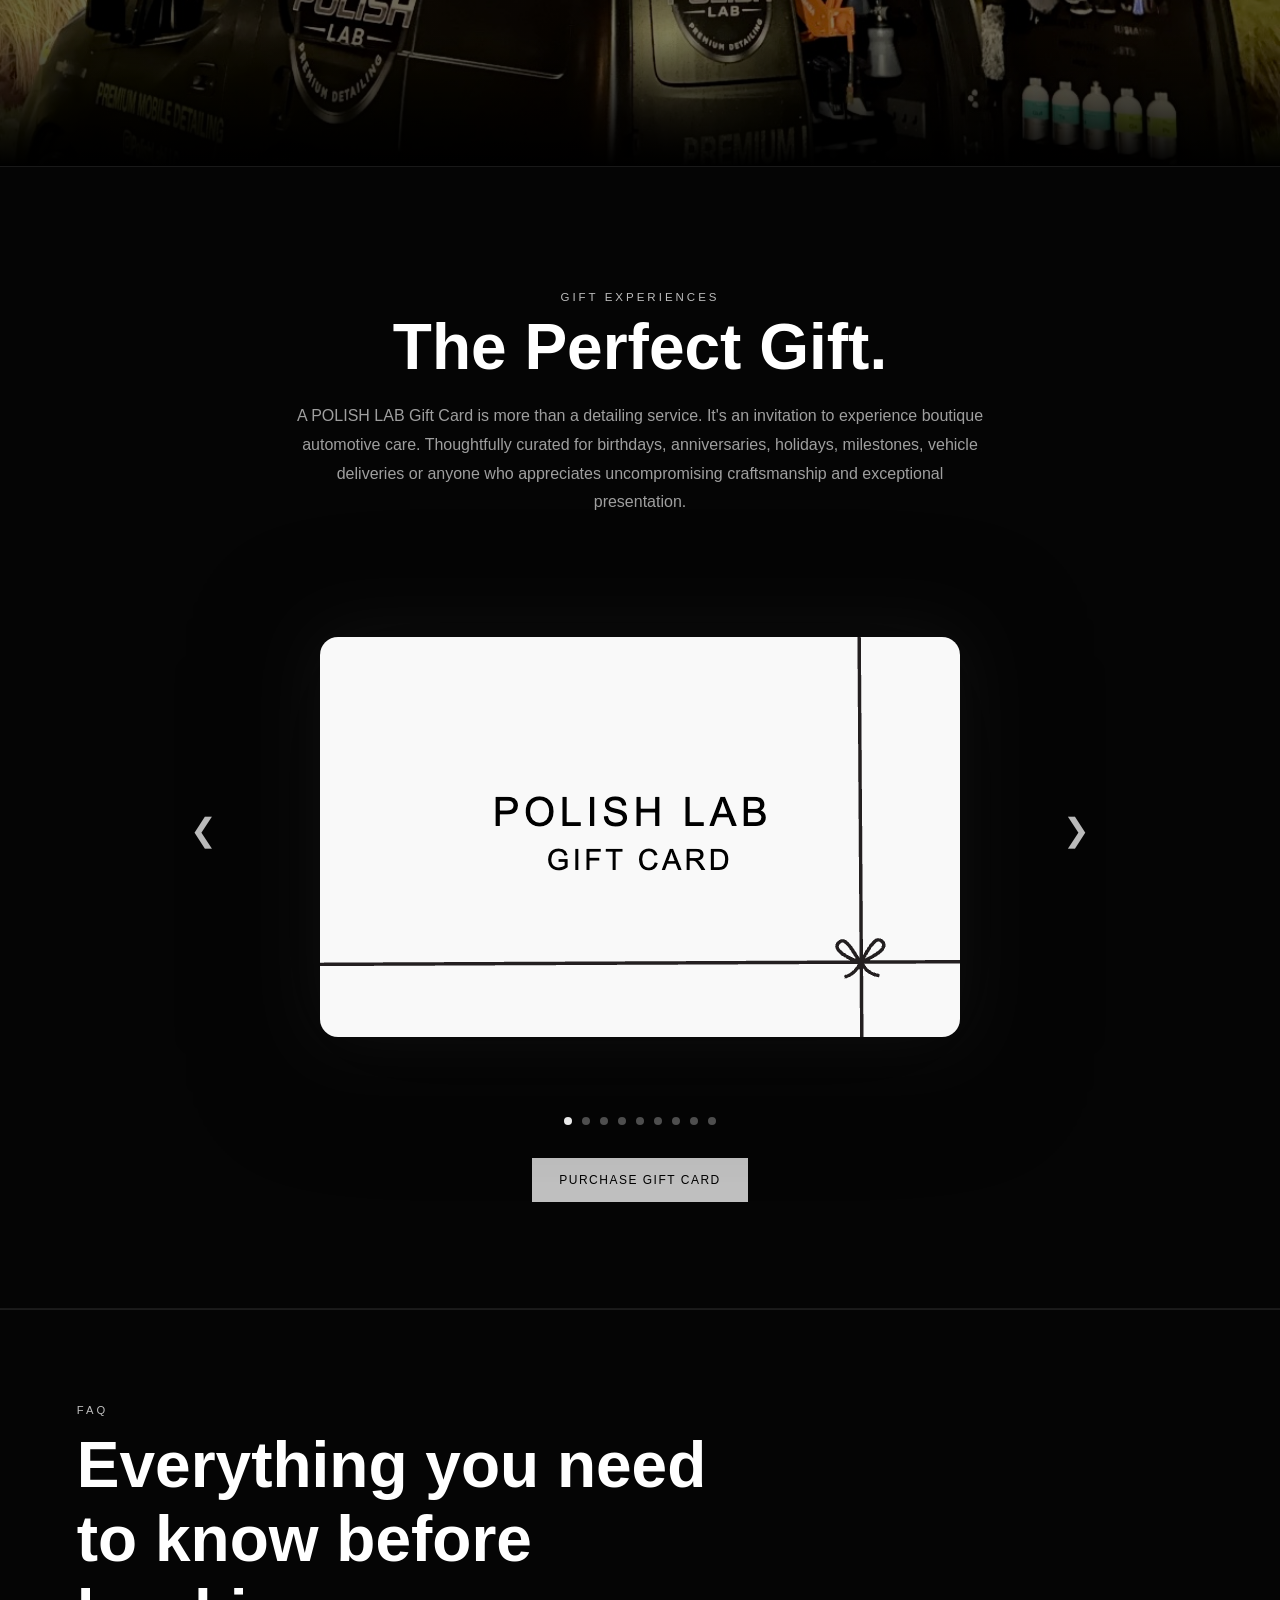
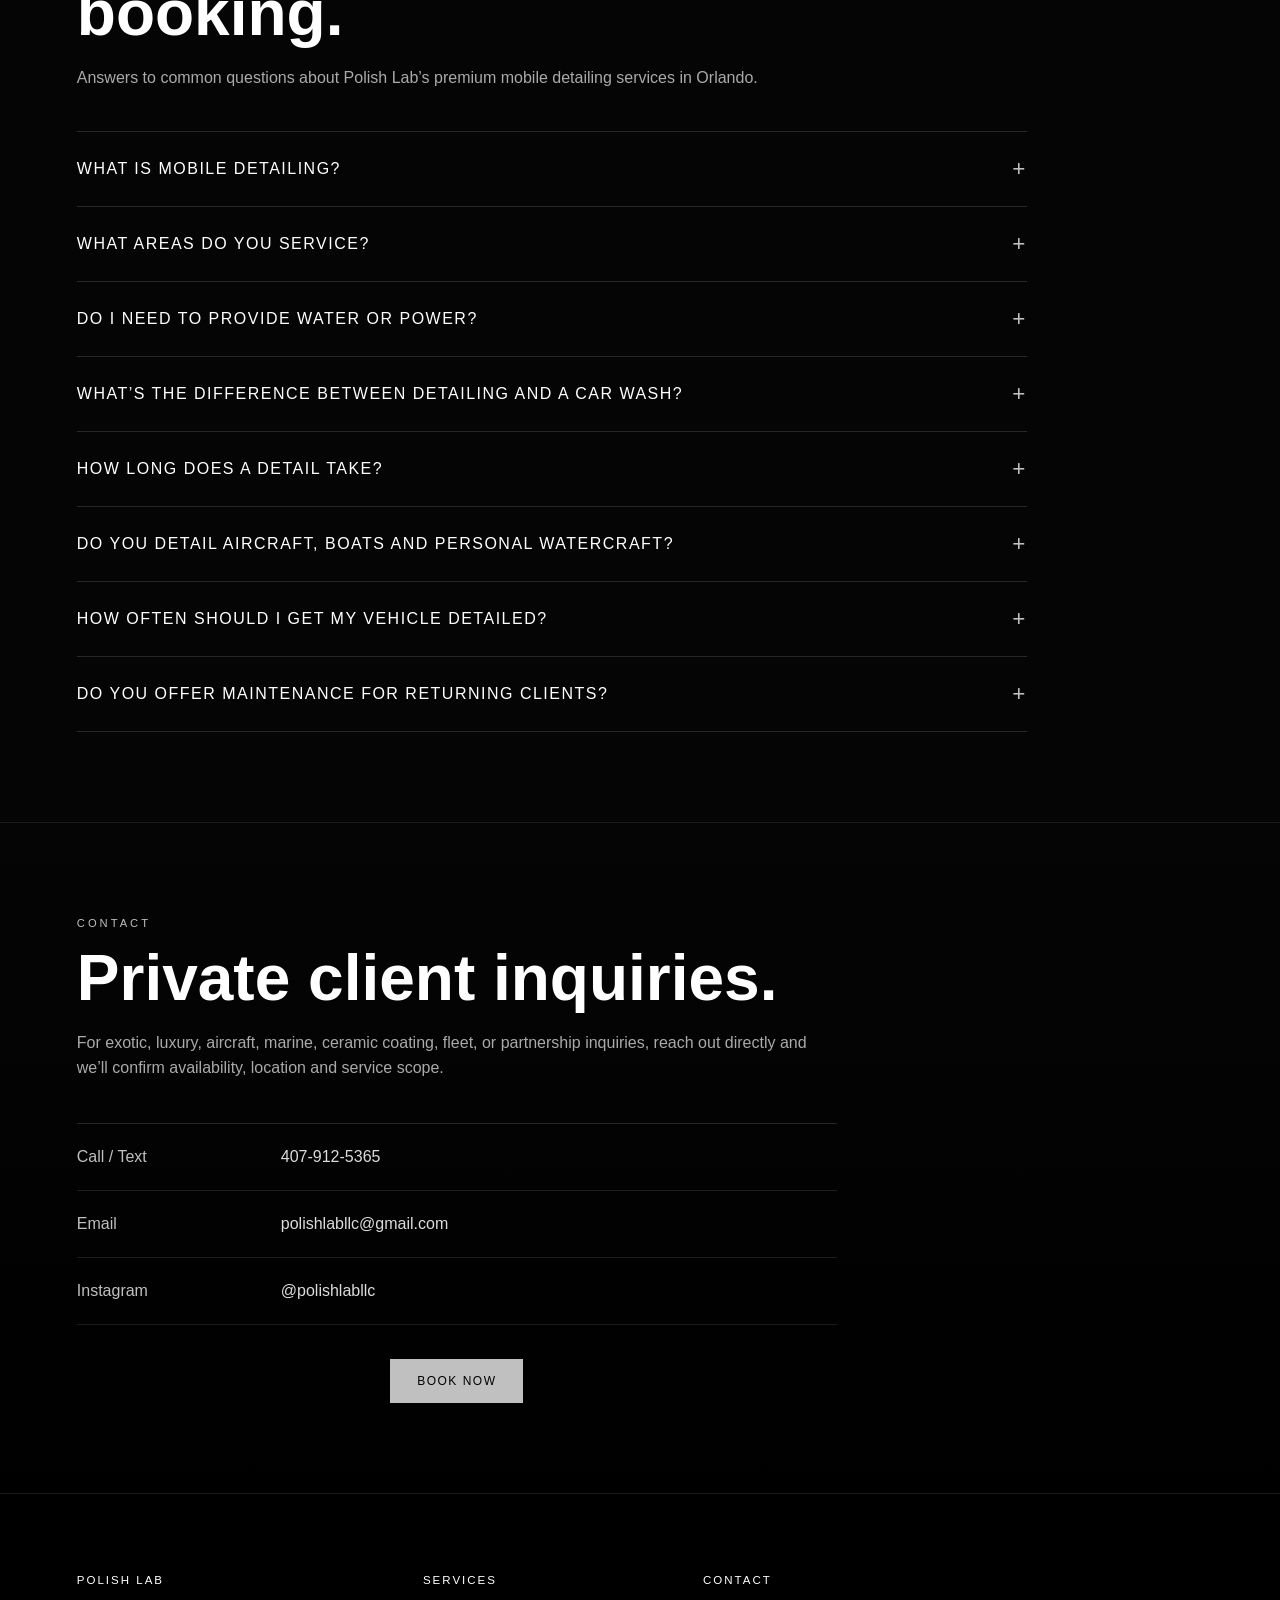
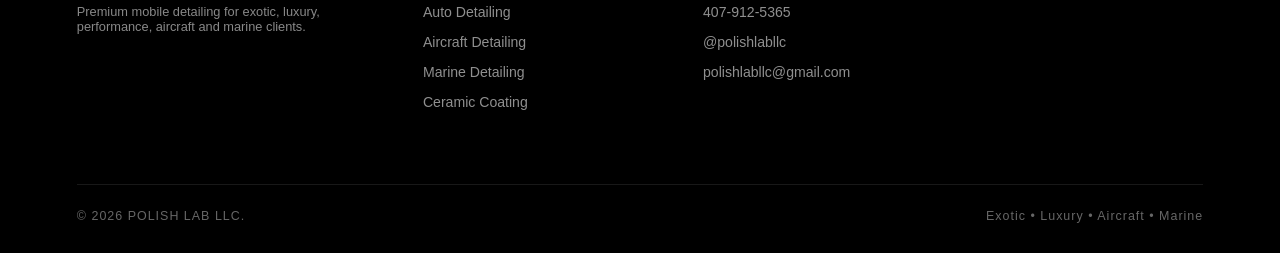
==== commit d594a05c: "Remove 'new' from vehicle deliveries description" ====
--- a/index.html
+++ b/index.html
@@ -230,7 +230,7 @@
         <p>
           A POLISH LAB Gift Card is more than a detailing service. It's an
           invitation to experience boutique automotive care. 
-          Thoughtfully curated for birthdays, anniversaries, holidays, milestones, new vehicle deliveries or anyone who appreciates uncompromising craftsmanship and exceptional presentation.
+          Thoughtfully curated for birthdays, anniversaries, holidays, milestones, vehicle deliveries or anyone who appreciates uncompromising craftsmanship and exceptional presentation.
         </p>
 
         <div class="gift-slider">
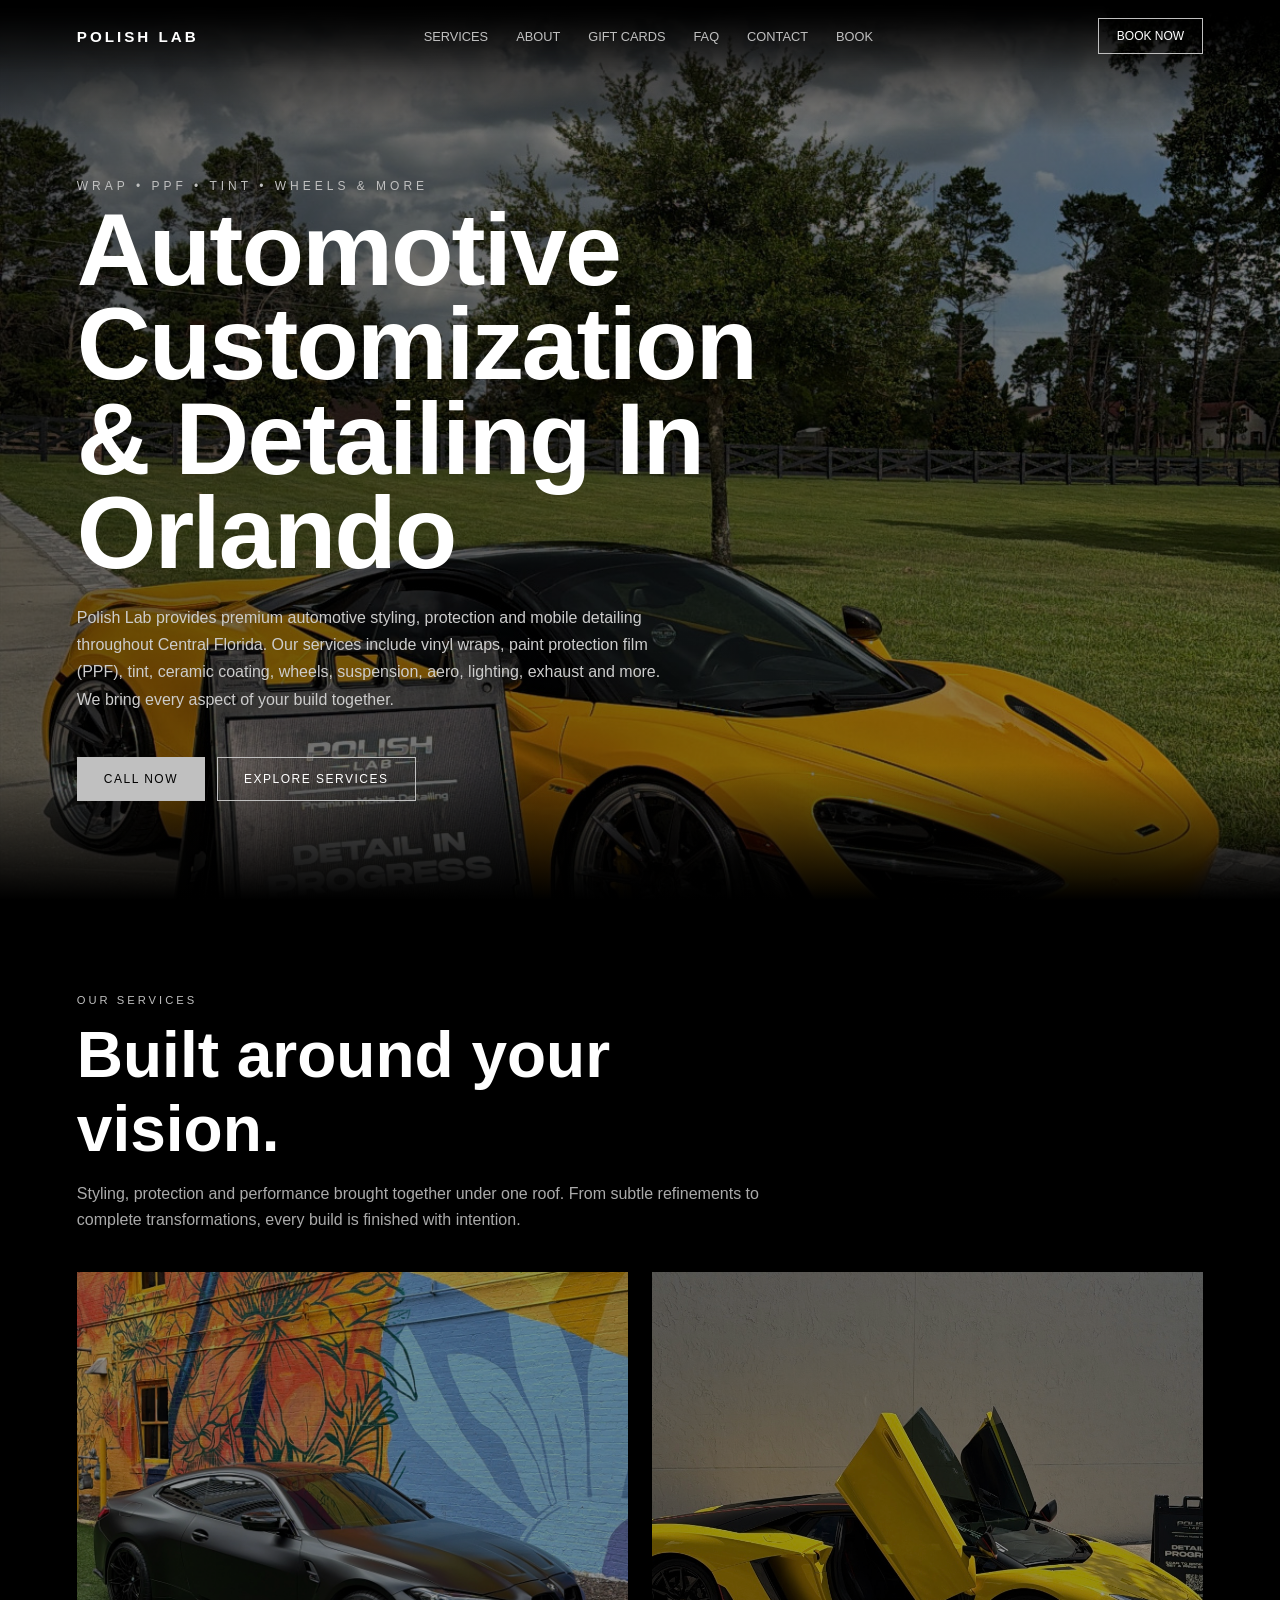
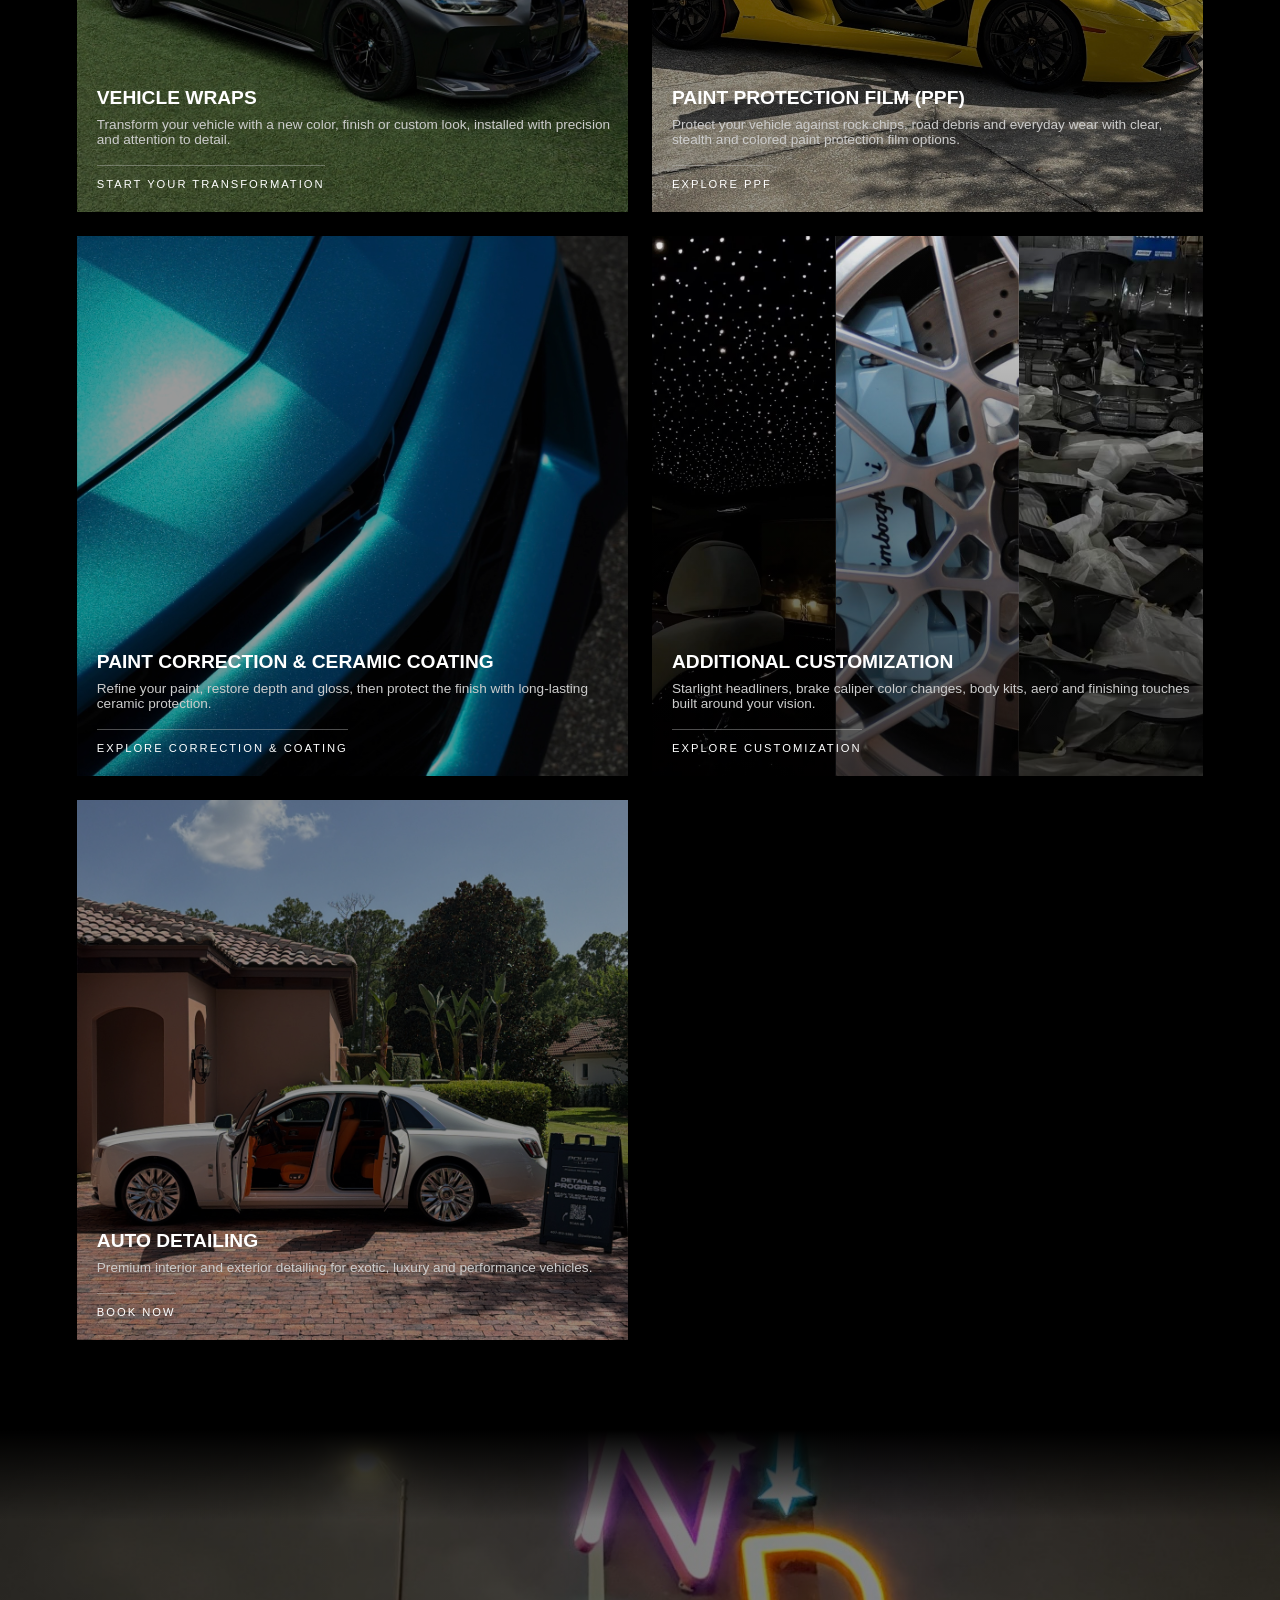
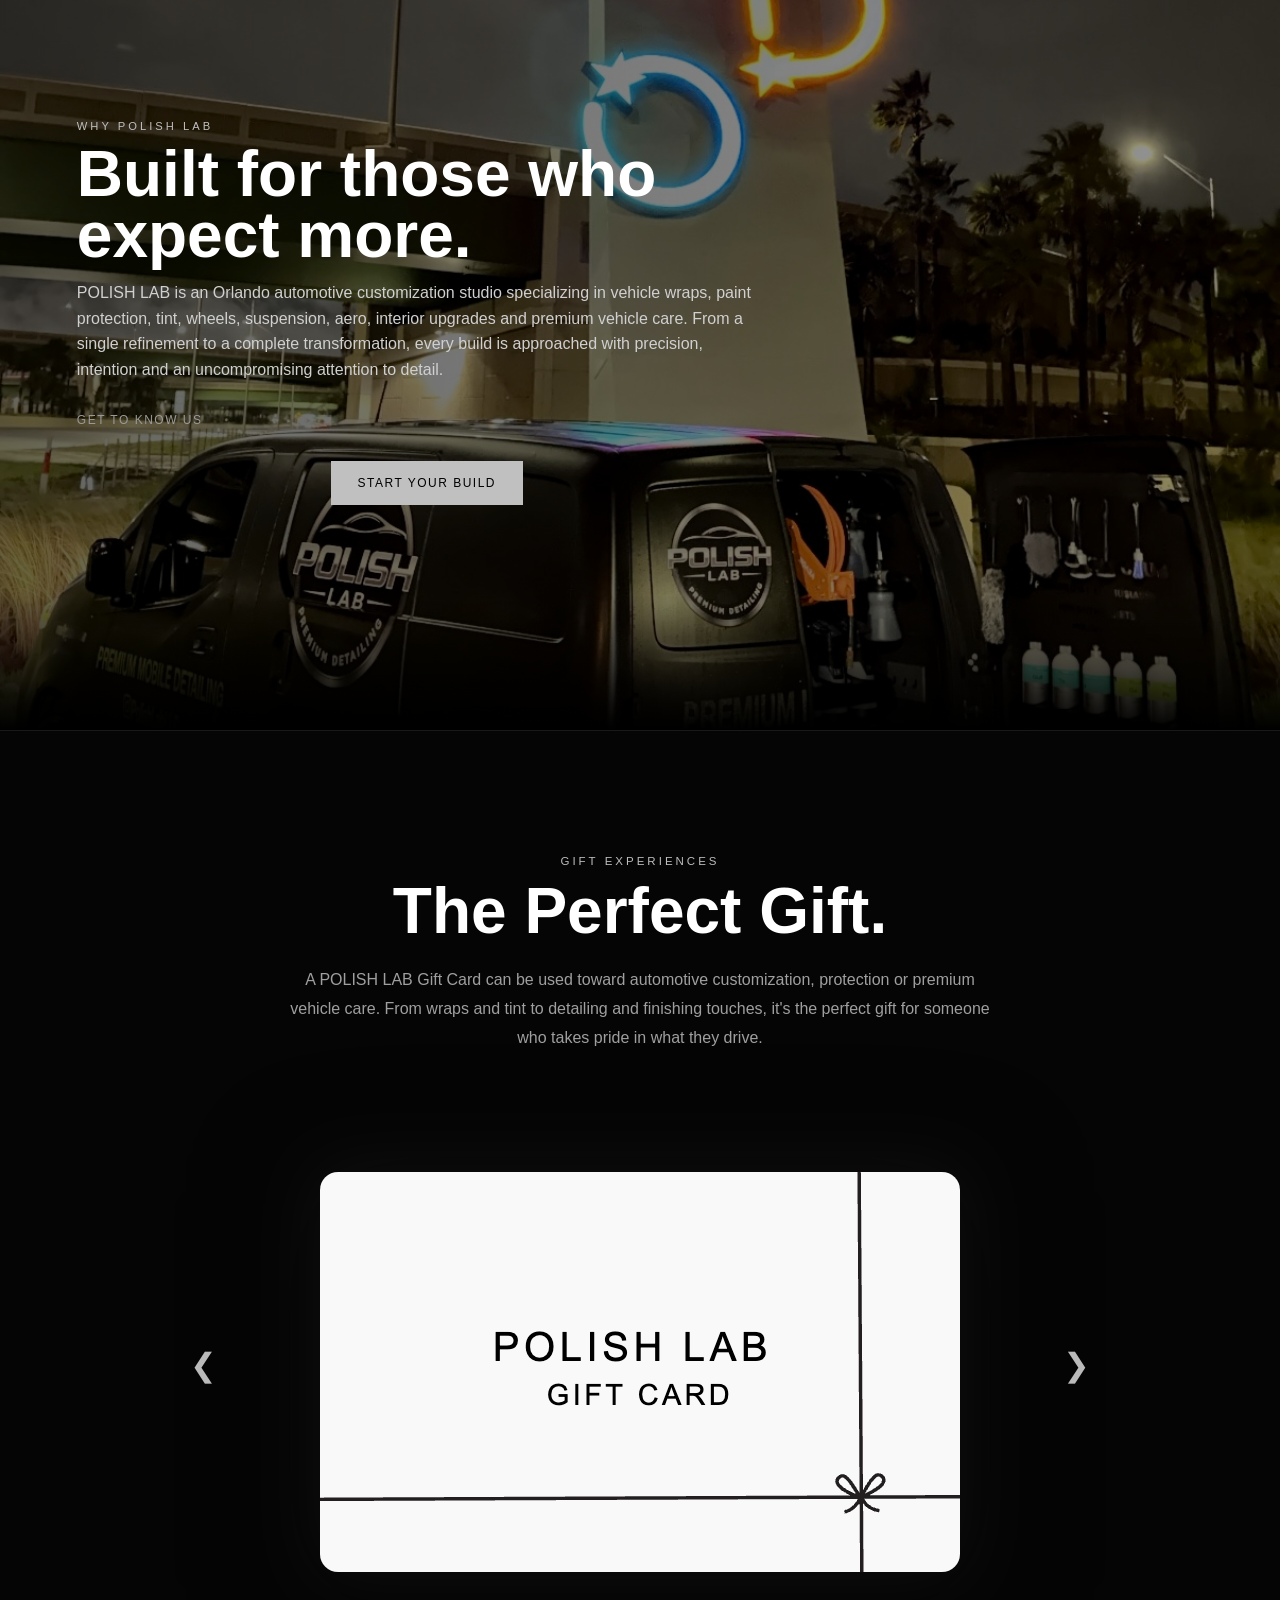
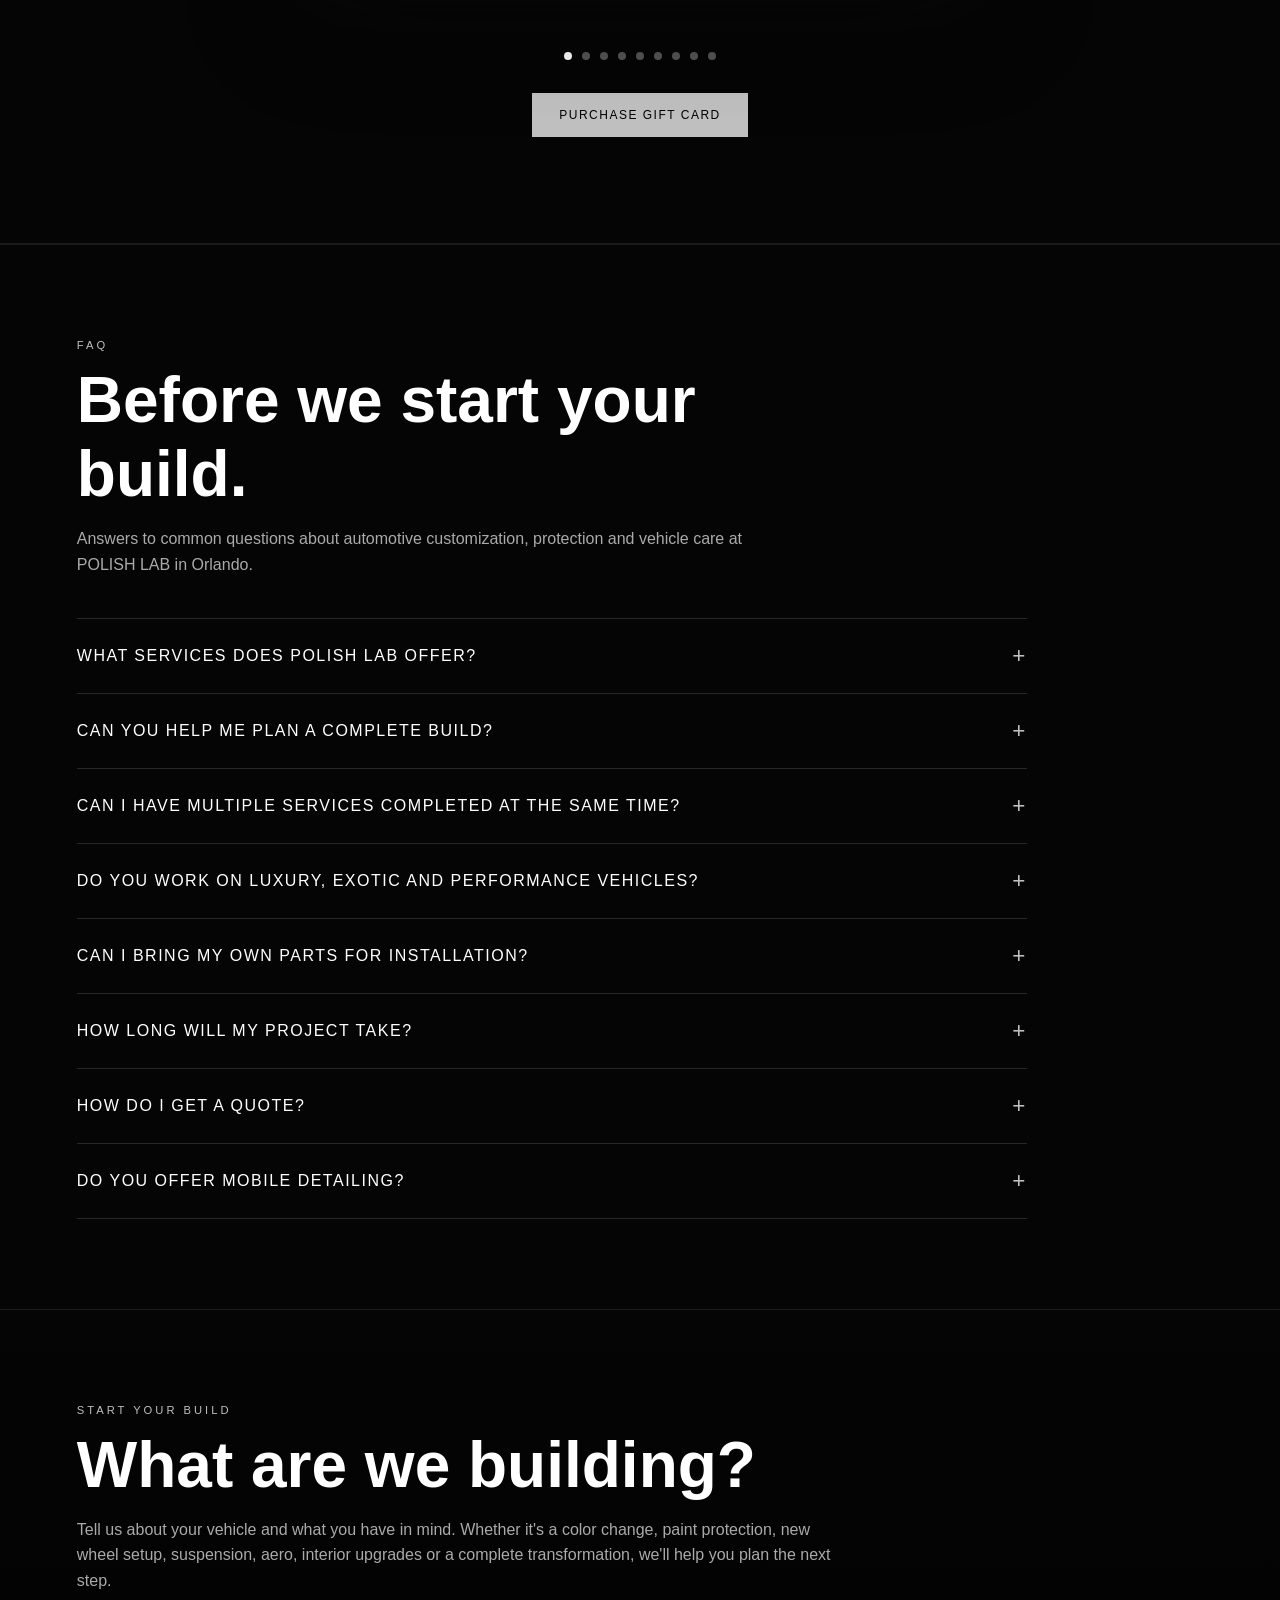
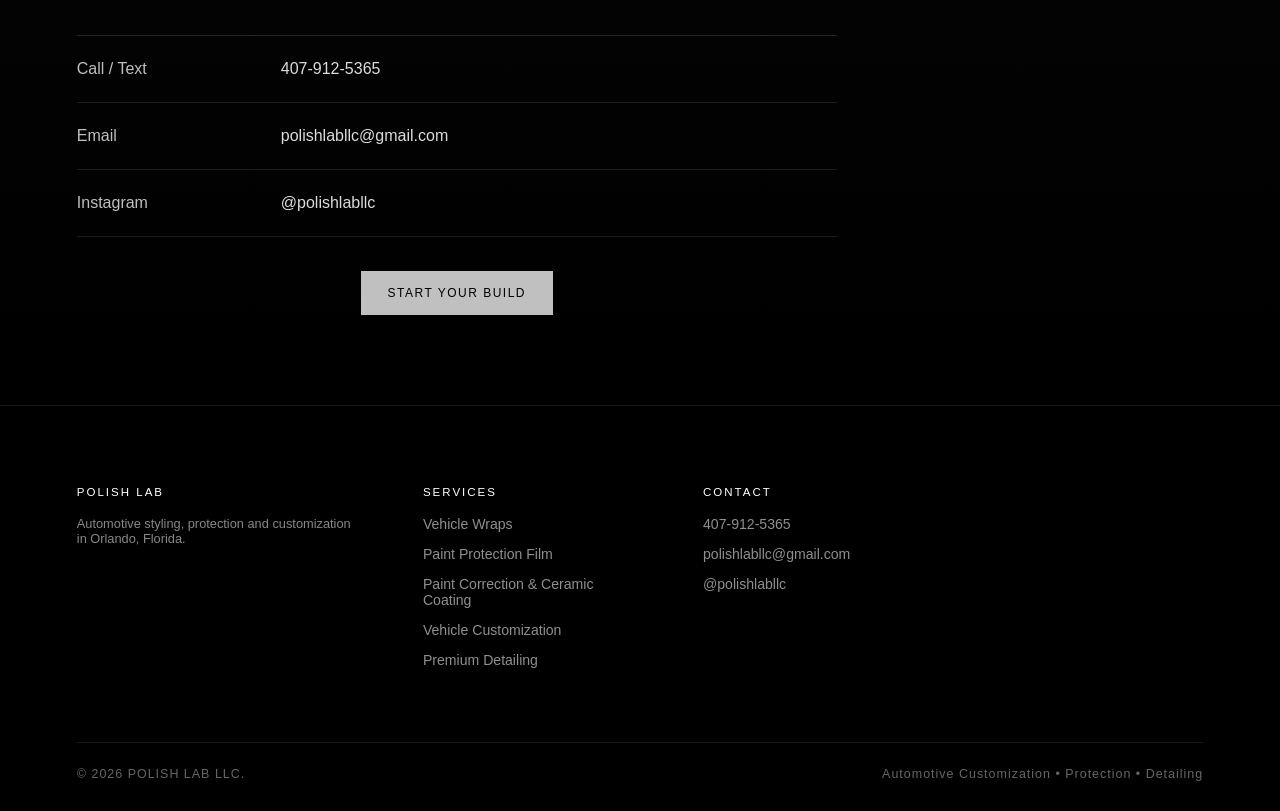
==== commit fe817a31: "Add files via upload" ====
--- a/index.html
+++ b/index.html
@@ -6,9 +6,11 @@
     <link rel="icon" href="polishlabtransparentlogo.png" />
     <meta
       name="description"
-      content="Premium mobile detailing in Orlando for exotic, luxury and performance vehicles. Fully equipped with deionized water and professional equipment. Book Polish Lab today."
+      content="POLISH LAB is an Orlando automotive customization studio specializing in vinyl wraps, PPF, tint, ceramic coating, paint correction, wheels, suspension, exhaust, aero, lighting, interior customization and premium detailing."
     />
-    <title>Premium Mobile Detailing Orlando | Polish Lab</title>
+    <title>
+      Automotive Customization, Vehicle Wraps, PPF, Orlando | POLISH LAB
+    </title>
     <link rel="canonical" href="https://polishlabllc.com/" />
 
     <link rel="stylesheet" href="styles2.css" />
@@ -52,7 +54,9 @@
     </header>
 
     <div class="mobile-menu" id="mobileMenu">
-      <a href="#services">Services</a>
+      <a href="#services"> Services</a>
+
+      <a href="start-your-build.html">Start Your Build</a>
 
       <a href="about.html">Get To Know Us</a>
 
@@ -60,35 +64,26 @@
 
       <a href="#faq">FAQ</a>
 
-      <a href="#contact">Contact</a>
-
-      <a
-        href="https://square.site/appointments/book/rlv0rnjqiiqgdj/L0VBB9X74ZW7B/start"
-        >Book Now</a
-      >
+      <a href="tel:+14079125365">Call Now</a>
     </div>
 
     <!-- HERO -->
     <section class="hero">
       <div class="hero-content">
-        <div class="eyebrow">EXOTIC • LUXURY • PERFORMANCE</div>
-
-        <h1>Premium Mobile Detailing in Orlando</h1>
+        <div class="eyebrow">WRAP • PPF • TINT • WHEELS & MORE</div>
+
+        <h1>Automotive Customization & Detailing In Orlando</h1>
 
         <p>
-          Polish Lab provides premium mobile detailing throughout Orlando,
-          Windermere, Winter Park, Lake Nona, Dr. Phillips and surrounding
-          Central Florida communities. We specialize in exotic, luxury and
-          performance vehicles using deionized water, premium products and
-          surface-safe methods.
+          Polish Lab provides premium automotive styling, protection and mobile
+          detailing throughout Central Florida. Our services include vinyl
+          wraps, paint protection film (PPF), tint, ceramic coating, wheels,
+          suspension, aero, lighting, exhaust and more. We bring every aspect of
+          your build together.
         </p>
 
         <div class="hero-buttons">
-          <a
-            href="https://square.site/appointments/book/rlv0rnjqiiqgdj/L0VBB9X74ZW7B/start"
-            class="btn btn-primary"
-            >Book Now</a
-          >
+          <a href="tel:+14079125365" class="btn btn-primary">Call Now</a>
           <a href="#services" class="btn btn-secondary">Explore Services</a>
         </div>
       </div>
@@ -98,14 +93,81 @@
     <section id="services">
       <div class="section-header">
         <span>Our Services</span>
-        <h2>Designed for vehicles that demand more.</h2>
+        <h2>Built around your vision.</h2>
+
         <p>
-          From exotic cars to private aircraft and marine toys, every service is
-          built around precision, presentation and long-term protection.
+          Styling, protection and performance brought together under one roof.
+          From subtle refinements to complete transformations, every build is
+          finished with intention.
         </p>
       </div>
 
       <div class="services-grid">
+        <a
+          href="vehicle_wraps.html"
+          class="service-card"
+          style="background-image: url('m4.jpg')"
+        >
+          <div class="service-content">
+            <h3>Vehicle Wraps</h3>
+            <p>
+              Transform your vehicle with a new color, finish or custom look,
+              installed with precision and attention to detail.
+            </p>
+            <span class="price">START YOUR TRANSFORMATION</span>
+          </div>
+        </a>
+
+        <a
+          href="ppf.html"
+          class="service-card"
+          style="background-image: url('aventador.jpg')"
+        >
+          <div class="service-content">
+            <h3>PAINT PROTECTION FILM (PPF)</h3>
+            <p>
+              Protect your vehicle against rock chips, road debris and everyday
+              wear with clear, stealth and colored paint protection film
+              options.
+            </p>
+            <span class="price">EXPLORE PPF</span>
+          </div>
+        </a>
+
+        <a
+          href="ceramic_coating.html"
+          class="service-card"
+          style="background-image: url('cb.jpg')"
+        >
+          <div class="service-content">
+            <h3>Paint Correction & Ceramic Coating</h3>
+            <p>
+              Refine your paint, restore depth and gloss, then protect the
+              finish with long-lasting ceramic protection.
+            </p>
+            <span class="price">EXPLORE CORRECTION & COATING</span>
+          </div>
+        </a>
+
+        <a href="customization.html" class="service-card customization-card">
+          <div class="customization-card-images">
+            <div style="background-image: url('starlight_headliner.jpg')"></div>
+            <div
+              style="background-image: url('wheels_brake_caliper.jpg')"
+            ></div>
+            <div style="background-image: url('body_kit.jpg')"></div>
+          </div>
+
+          <div class="service-content">
+            <h3>ADDITIONAL CUSTOMIZATION</h3>
+            <p>
+              Starlight headliners, brake caliper color changes, body kits, aero
+              and finishing touches built around your vision.
+            </p>
+            <span class="price">EXPLORE CUSTOMIZATION</span>
+          </div>
+        </a>
+
         <a
           href="auto_detailing.html"
           class="service-card"
@@ -121,6 +183,7 @@
           </div>
         </a>
 
+        <!--
         <a
           href="aircraft_detailing.html"
           class="service-card"
@@ -148,20 +211,8 @@
           </div>
         </a>
 
-        <a
-          href="ceramic_coating.html"
-          class="service-card"
-          style="background-image: url('cb.jpg')"
-        >
-          <div class="service-content">
-            <h3>Ceramic Coating</h3>
-            <p>
-              Long-term gloss, protection and hydrophobic performance for
-              luxury, exotic and performance vehicles.
-            </p>
-            <span class="price">PRIVATE INQUIRY</span>
-          </div>
-        </a>
+        -->
+
         <!--
         <a
           href="#book"
@@ -194,12 +245,17 @@
     <section class="about" id="about">
       <div class="about-content">
         <div class="section-header">
-          <span>Why Polish Lab</span>
-          <h2>Premium detailing with a luxury standard.</h2>
+          <span>Why POLISH LAB</span>
+
+          <h2>Built for those who expect more.</h2>
+
           <p>
-            Built for clients who expect more than a clean vehicle. Polish Lab
-            combines precision, presentation and mobile convenience for auto,
-            aircraft and marine clients.
+            POLISH LAB is an Orlando automotive customization studio
+            specializing in vehicle wraps, paint protection, tint, wheels,
+            suspension, aero, interior upgrades and premium vehicle care. From a
+            single refinement to a complete transformation, every build is
+            approached with precision, intention and an uncompromising attention
+            to detail.
           </p>
         </div>
 
@@ -208,11 +264,8 @@
         </div>
 
         <div class="about-cta">
-          <a
-            href="https://square.site/appointments/book/rlv0rnjqiiqgdj/L0VBB9X74ZW7B/start"
-            class="btn btn-primary"
-          >
-            Book Now
+          <a href="tel:+14079125365" class="btn btn-primary">
+            Start Your Build
           </a>
         </div>
       </div>
@@ -228,9 +281,10 @@
         <h2>The Perfect Gift.</h2>
 
         <p>
-          A POLISH LAB Gift Card is more than a detailing service. It's an
-          invitation to experience boutique automotive care. 
-          Thoughtfully curated for birthdays, anniversaries, holidays, milestones, vehicle deliveries or anyone who appreciates uncompromising craftsmanship and exceptional presentation.
+          A POLISH LAB Gift Card can be used toward automotive customization,
+          protection or premium vehicle care. From wraps and tint to detailing
+          and finishing touches, it's the perfect gift for someone who takes
+          pride in what they drive.
         </p>
 
         <div class="gift-slider">
@@ -279,104 +333,123 @@
     <section class="faq-section" id="faq">
       <div class="section-header">
         <span>FAQ</span>
-        <h2>Everything you need to know before booking.</h2>
+
+        <h2>Before we start your build.</h2>
+
         <p>
-          Answers to common questions about Polish Lab’s premium mobile
-          detailing services in Orlando.
+          Answers to common questions about automotive customization, protection
+          and vehicle care at POLISH LAB in Orlando.
         </p>
       </div>
 
       <div class="faq">
         <details class="faq-item">
-          <summary>What is mobile detailing?</summary>
-          <div class="faq-answer">
-            Mobile detailing is a professional cleaning, restoration and
-            protection service performed at your home, office, hangar, marina or
-            preferred location.
-            <br /><br />
-            Polish Lab delivers studio-level results using deionized water,
-            premium products and surface-safe techniques.
-          </div>
-        </details>
-
-        <details class="faq-item">
-          <summary>What areas do you service?</summary>
-          <div class="faq-answer">
-            We service Orlando and surrounding areas including Winter Park,
-            Windermere, Lake Nona, Dr. Phillips, Winter Garden and nearby
-            communities.
-            <br /><br />
-            For aircraft, marine, fleet or private client work, service areas
-            can be confirmed by inquiry.
-          </div>
-        </details>
-
-        <details class="faq-item">
-          <summary>Do I need to provide water or power?</summary>
-          <div class="faq-answer">
-            No. Polish Lab is fully mobile and self-sufficient.
-            <br /><br />
-            Our van is equipped with deionized water, power and professional
-            detailing equipment.
+          <summary>What services does POLISH LAB offer?</summary>
+
+          <div class="faq-answer">
+            POLISH LAB specializes in automotive styling, protection and
+            customization including vehicle wraps, paint protection film (PPF),
+            window tint, paint correction, ceramic coating, wheels and tires,
+            suspension, body kits and aero, exhaust systems, starlight
+            headliners, brake caliper color changes and premium detailing.
+            <br /><br />
+            Services can be completed individually or combined into a more
+            comprehensive build.
+          </div>
+        </details>
+
+        <details class="faq-item">
+          <summary>Can you help me plan a complete build?</summary>
+
+          <div class="faq-answer">
+            Yes. You don't need to have every detail figured out before
+            contacting us. Tell us what you drive, the look you're going for and
+            the modifications you're considering.
+            <br /><br />
+            We can help you plan the project so the color, protection, stance,
+            wheels, aero and finishing details work together as one complete
+            build.
           </div>
         </details>
 
         <details class="faq-item">
           <summary>
-            What’s the difference between detailing and a car wash?
+            Can I have multiple services completed at the same time?
           </summary>
-          <div class="faq-answer">
-            A car wash focuses on speed and basic cleaning. Detailing is a more
-            careful, precision-based process designed to clean, protect and
-            preserve the vehicle.
-            <br /><br />
-            Polish Lab uses hand-wash methods, premium products and safe
-            techniques for luxury, exotic, wrapped, PPF and ceramic-coated
-            vehicles.
-          </div>
-        </details>
-
-        <details class="faq-item">
-          <summary>How long does a detail take?</summary>
-          <div class="faq-answer">
-            Most services take between 1 to 4 hours depending on the vehicle
-            size, selected package and condition.
-            <br /><br />
-            Larger vehicles, restoration work, aircraft, boats or fleet services
-            may require additional time.
+
+          <div class="faq-answer">
+            Yes. Many POLISH LAB projects combine multiple services such as a
+            vehicle wrap, window tint, wheels, suspension, aero or other
+            customization.
+            <br /><br />
+            Combining services also allows us to plan the vehicle's overall
+            appearance before work begins.
           </div>
         </details>
 
         <details class="faq-item">
           <summary>
-            Do you detail aircraft, boats and personal watercraft?
+            Do you work on luxury, exotic and performance vehicles?
           </summary>
-          <div class="faq-answer">
-            Yes. Polish Lab offers detailing for private aircraft, boats,
-            jetskis and luxury marine surfaces.
-            <br /><br />
-            Aircraft and marine services are handled by private inquiry so we
-            can confirm the surface, location, access and scope of work.
-          </div>
-        </details>
-
-        <details class="faq-item">
-          <summary>How often should I get my vehicle detailed?</summary>
-          <div class="faq-answer">
-            For luxury, exotic and performance vehicles, we recommend
-            maintenance detailing every 2 weeks.
-            <br /><br />
-            This helps preserve gloss, reduce buildup and protect against
-            Florida heat, UV exposure, water spots and environmental fallout.
-          </div>
-        </details>
-
-        <details class="faq-item">
-          <summary>Do you offer maintenance for returning clients?</summary>
-          <div class="faq-answer">
-            Yes. Our Signature Maintenance Membership is designed for returning
-            Polish Lab clients who want to keep their vehicle consistently clean
-            and protected between deeper services.
+
+          <div class="faq-answer">
+            Yes. POLISH LAB works with luxury, exotic, performance and
+            enthusiast-owned vehicles, as well as daily drivers being
+            transformed or protected.
+            <br /><br />
+            Every project is approached around the specific vehicle, materials,
+            components and scope of work involved.
+          </div>
+        </details>
+
+        <details class="faq-item">
+          <summary>Can I bring my own parts for installation?</summary>
+
+          <div class="faq-answer">
+            Customer-supplied parts may be installed depending on the vehicle,
+            component and scope of work.
+            <br /><br />
+            Contact us with your vehicle information and the specific part
+            before your appointment so we can confirm compatibility and
+            installation requirements.
+          </div>
+        </details>
+
+        <details class="faq-item">
+          <summary>How long will my project take?</summary>
+
+          <div class="faq-answer">
+            Project timelines depend on the vehicle, services selected, material
+            availability and complexity of the build.
+            <br /><br />
+            Smaller services may be completed quickly, while full wraps,
+            protection packages or multi-service transformations may require the
+            vehicle for several days. An estimated timeline will be provided
+            when your project is planned.
+          </div>
+        </details>
+
+        <details class="faq-item">
+          <summary>How do I get a quote?</summary>
+
+          <div class="faq-answer">
+            Contact POLISH LAB with your vehicle's year, make and model along
+            with the services you're interested in.
+            <br /><br />
+            Photos of the vehicle and inspiration photos are helpful for wraps,
+            wheels, aero, interior customization and more involved builds.
+          </div>
+        </details>
+
+        <details class="faq-item">
+          <summary>Do you offer mobile detailing?</summary>
+
+          <div class="faq-answer">
+            Yes. POLISH LAB offers premium mobile detailing throughout Orlando
+            and surrounding Central Florida communities.
+            <br /><br />
+            Detailing appointments can be booked separately, while customization
+            projects are handled by consultation or inquiry.
           </div>
         </details>
       </div>
@@ -386,14 +459,15 @@
 
     <section class="contact" id="contact">
       <div class="section-header">
-        <span>Contact</span>
-
-        <h2>Private client inquiries.</h2>
+        <span>Start Your Build</span>
+
+        <h2>What are we building?</h2>
 
         <p>
-          For exotic, luxury, aircraft, marine, ceramic coating, fleet, or
-          partnership inquiries, reach out directly and we’ll confirm
-          availability, location and service scope.
+          Tell us about your vehicle and what you have in mind. Whether it's a
+          color change, paint protection, new wheel setup, suspension, aero,
+          interior upgrades or a complete transformation, we'll help you plan
+          the next step.
         </p>
       </div>
 
@@ -410,57 +484,75 @@
           <strong>polishlabllc@gmail.com</strong>
         </a>
 
-        <a href="https://instagram.com/polishlabllc" class="contact-line">
+        <a
+          href="https://instagram.com/polishlabllc"
+          class="contact-line"
+          target="_blank"
+          rel="noopener"
+        >
           <span>Instagram</span>
 
           <strong>@polishlabllc</strong>
         </a>
 
-        <a
-          href="https://square.site/appointments/book/rlv0rnjqiiqgdj/L0VBB9X74ZW7B/start"
-          class="btn btn-primary contact-btn"
-        >
-          Book Now
+        <a href="tel:+14079125365" class="btn btn-primary contact-btn">
+          Start Your Build
         </a>
       </div>
     </section>
 
+    <!-- ================================================= -->
     <!-- FOOTER -->
+    <!-- ================================================= -->
+
     <footer class="site-footer">
       <div class="footer-top">
         <div class="footer-links">
           <span>POLISH LAB</span>
 
           <p>
-            Premium mobile detailing for exotic, luxury, performance, aircraft
-            and marine clients.
+            Automotive styling, protection and customization in Orlando,
+            Florida.
           </p>
         </div>
 
         <div class="footer-links">
-          <span>Services</span>
-
-          <a href="auto_detailing.html">Auto Detailing</a>
-          <a href="aircraft_detailing.html">Aircraft Detailing</a>
-          <a href="marine_detailing.html">Marine Detailing</a>
-          <a href="ceramic_coating.html">Ceramic Coating</a>
+          <span> Services </span>
+
+          <a href="vehicle_wraps.html"> Vehicle Wraps </a>
+
+          <a href="ppf.html"> Paint Protection Film </a>
+
+          <a href="ceramic_coating.html">
+            Paint Correction & Ceramic Coating
+          </a>
+
+          <a href="customization.html"> Vehicle Customization </a>
+
+          <a href="auto_detailing.html"> Premium Detailing </a>
         </div>
 
         <div class="footer-contact">
-          <span>Contact</span>
+          <span> Contact </span>
 
           <a href="tel:+14079125365"> 407-912-5365 </a>
 
-          <a href="https://instagram.com/polishlabllc"> @polishlabllc </a>
-
           <a href="mailto:polishlabllc@gmail.com"> polishlabllc@gmail.com </a>
+
+          <a
+            href="https://instagram.com/polishlabllc"
+            target="_blank"
+            rel="noopener"
+          >
+            @polishlabllc
+          </a>
         </div>
       </div>
 
       <div class="footer-bottom">
         <p>© 2026 POLISH LAB LLC.</p>
 
-        <p>Exotic • Luxury • Aircraft • Marine</p>
+        <p>Automotive Customization • Protection • Detailing</p>
       </div>
     </footer>
     <script src="script.js"></script>
--- a/styles2.css
+++ b/styles2.css
@@ -157,8 +157,9 @@
   border-bottom: 1px solid rgba(192, 192, 192, 0.12);
 }
 
-.mobile-menu a:last-child {
-  color: #fff;
+.mobile-book-btn {
+  color: #fff !important;
+
   border-bottom: none;
 }
 
@@ -1477,6 +1478,228 @@
   }
 }
 
+/* ========================= */
+/* ORLANDO LOCATION PAGE */
+/* ========================= */
+
+.orlando-auto-hero {
+  min-height: 100vh;
+
+  background: linear-gradient(
+      to bottom,
+      #000 0%,
+      rgba(0, 0, 0, 0.24) 14%,
+      rgba(0, 0, 0, 0) 40%,
+      rgba(0, 0, 0, 0.35) 82%,
+      #000 100%
+    ),
+    linear-gradient(to right, rgba(0, 0, 0, 0.78), rgba(0, 0, 0, 0.28)),
+    url("lamborghini-aventador.JPG");
+
+  background-size: cover;
+  background-position: center;
+}
+
+/* ========================= */
+/* MOBILE LOCATION DROPDOWN */
+/* ========================= */
+
+.mobile-location-toggle {
+  width: 100%;
+  padding: 18px 0;
+
+  display: flex;
+  align-items: center;
+  justify-content: space-between;
+
+  background: transparent;
+  border: 0;
+  border-bottom: 1px solid rgba(192, 192, 192, 0.12);
+
+  color: #dcdcdc;
+
+  text-transform: uppercase;
+  letter-spacing: 2px;
+  font-size: 0.78rem;
+
+  cursor: pointer;
+  text-align: left;
+}
+
+.mobile-location-arrow {
+  font-size: 1rem;
+  color: #c0c0c0;
+
+  transition: transform 0.3s ease;
+}
+
+.mobile-location-toggle.active .mobile-location-arrow {
+  transform: rotate(180deg);
+}
+
+/* hidden by default */
+
+.mobile-location-menu {
+  max-height: 0;
+  overflow: hidden;
+  opacity: 0;
+
+  transition: max-height 0.35s ease, opacity 0.25s ease;
+}
+
+/* open */
+
+.mobile-location-menu.active {
+  max-height: 320px;
+  opacity: 1;
+}
+
+/* city links */
+
+.mobile-location-menu a {
+  display: block;
+
+  padding: 14px 0 14px 18px;
+
+  color: #8f8f8f;
+
+  font-size: 0.72rem;
+  letter-spacing: 1.5px;
+  text-transform: uppercase;
+
+  border-bottom: 1px solid rgba(192, 192, 192, 0.08);
+
+  transition: color 0.25s ease;
+}
+
+.mobile-location-menu a:hover {
+  color: #fff;
+}
+/* ORLANDO LOCAL CONDITIONS */
+
+.orlandoLocal {
+  background: #000;
+}
+
+.orlandoLocalGrid {
+  display: grid;
+
+  grid-template-columns: repeat(2, 1fr);
+
+  gap: 0;
+
+  max-width: 1100px;
+
+  border-top: 1px solid rgba(192, 192, 192, 0.16);
+
+  border-left: 1px solid rgba(192, 192, 192, 0.16);
+}
+
+.orlandoLocalItem {
+  padding: 34px;
+
+  border-right: 1px solid rgba(192, 192, 192, 0.16);
+
+  border-bottom: 1px solid rgba(192, 192, 192, 0.16);
+}
+
+.orlandoLocalItem span {
+  display: block;
+
+  color: #777;
+
+  letter-spacing: 2px;
+
+  font-size: 0.68rem;
+
+  margin-bottom: 30px;
+}
+
+.orlandoLocalItem h3 {
+  text-transform: uppercase;
+
+  letter-spacing: 1px;
+
+  margin-bottom: 12px;
+}
+
+.orlandoLocalItem p {
+  color: #aaa;
+
+  line-height: 1.7;
+
+  max-width: 480px;
+}
+
+/* PORTFOLIO */
+
+.orlandoPortfolio {
+  background: #050505;
+}
+
+.orlandoPortfolioImage {
+  position: relative;
+
+  display: block;
+
+  max-width: 1200px;
+
+  aspect-ratio: 16 / 9;
+
+  overflow: hidden;
+}
+
+.orlandoPortfolioImage img {
+  width: 100%;
+
+  height: 100%;
+
+  object-fit: cover;
+
+  transition: transform 0.5s ease;
+}
+
+.orlandoPortfolioImage::after {
+  content: "";
+
+  position: absolute;
+
+  inset: 0;
+
+  background: linear-gradient(to top, rgba(0, 0, 0, 0.65), transparent 55%);
+}
+
+.orlandoPortfolioImage span {
+  position: absolute;
+
+  left: 28px;
+
+  bottom: 26px;
+
+  z-index: 2;
+
+  color: #fff;
+
+  text-transform: uppercase;
+
+  letter-spacing: 2px;
+
+  font-size: 0.72rem;
+}
+
+.orlandoPortfolioImage:hover img {
+  transform: scale(1.025);
+}
+
+@media (max-width: 900px) {
+  .orlandoLocalGrid {
+    grid-template-columns: 1fr;
+  }
+
+  .nav-location-dropdown {
+    display: none;
+  }
+}
 
 /* ================================================= */
 /* GIFT EXPERIENCES */
@@ -1569,7 +1792,6 @@
   font-size: 0.72rem;
 }
 
-
 /* ========================= */
 /* GIFT SLIDER */
 /* ========================= */
@@ -1621,7 +1843,6 @@
   background: #fff;
 }
 
-
 @media (max-width: 768px) {
   .gift-section {
     padding: 72px 6%;
@@ -1667,4 +1888,554 @@
   }
 }
 
-
+.vinyl-wrap-hero {
+  min-height: 100vh;
+
+  background:
+            
+                /* TOP + BOTTOM FADE */ linear-gradient(
+      to bottom,
+
+      #000 0%,
+
+      rgba(0, 0, 0, 0.3) 15%,
+
+      rgba(0, 0, 0, 0) 35%,
+
+      rgba(0, 0, 0, 0) 65%,
+
+      rgba(0, 0, 0, 0.4) 85%,
+
+      #000 100%
+    ),
+    /* LEFT DARK FOR TEXT */
+      linear-gradient(
+        to right,
+
+        rgba(0, 0, 0, 0.6),
+        rgba(0, 0, 0, 0.4)
+      ),
+    url("satin_black_m4.jpg");
+
+  background-size: cover;
+
+  background-position: center;
+
+  display: flex;
+
+  align-items: center;
+
+  padding: 0 6%;
+}
+
+.customization-card-images {
+  position: absolute;
+  inset: 0;
+  display: grid;
+  grid-template-columns: repeat(3, 1fr);
+}
+
+.customization-card-images div {
+  background-size: cover;
+  background-position: center;
+}
+
+/* subtle separation between the 3 images */
+.customization-card-images div:not(:last-child) {
+  border-right: 1px solid rgba(255, 255, 255, 0.15);
+}
+
+/* dark overlay so text stays readable */
+.customization-card::after {
+  content: "";
+  position: absolute;
+  inset: 0;
+  background: linear-gradient(
+    to top,
+    rgba(0, 0, 0, 0.7) 0%,
+    rgba(0, 0, 0, 0.45) 55%,
+    rgba(0, 0, 0, 0.08) 100%
+  );
+  z-index: 1;
+}
+
+.ppf-hero {
+  min-height: 100vh;
+
+  background:
+            
+                /* TOP + BOTTOM FADE */ linear-gradient(
+      to bottom,
+
+      #000 0%,
+
+      rgba(0, 0, 0, 0.3) 15%,
+
+      rgba(0, 0, 0, 0) 35%,
+
+      rgba(0, 0, 0, 0) 65%,
+
+      rgba(0, 0, 0, 0.4) 85%,
+
+      #000 100%
+    ),
+    /* LEFT DARK FOR TEXT */
+      linear-gradient(
+        to right,
+
+        rgba(0, 0, 0, 0.6),
+        rgba(0, 0, 0, 0.4)
+      ),
+    url("lambo_aventador.jpg");
+
+  background-size: cover;
+
+  background-position: center;
+
+  display: flex;
+
+  align-items: center;
+
+  padding: 0 6%;
+}
+
+.customization-hero {
+  min-height: 100vh;
+
+  background:
+            
+                /* TOP + BOTTOM FADE */ linear-gradient(
+      to bottom,
+
+      #000 0%,
+
+      rgba(0, 0, 0, 0.3) 15%,
+
+      rgba(0, 0, 0, 0) 35%,
+
+      rgba(0, 0, 0, 0) 65%,
+
+      rgba(0, 0, 0, 0.4) 85%,
+
+      #000 100%
+    ),
+    /* LEFT DARK FOR TEXT */
+      linear-gradient(
+        to right,
+
+        rgba(0, 0, 0, 0.6),
+        rgba(0, 0, 0, 0.4)
+      ),
+    url("wheels_brake_caliper.jpg");
+
+  background-size: cover;
+
+  background-position: center;
+
+  display: flex;
+
+  align-items: center;
+
+  padding: 0 6%;
+}
+/* ================================================= */
+/* BUILD INQUIRY PAGE */
+/* ================================================= */
+
+.build-inquiry-page {
+  background: #000;
+}
+
+/* ========================= */
+/* BUILD FORM SECTION */
+/* ========================= */
+
+.build-form-section {
+  min-height: 100vh;
+  padding: 150px 6% 100px;
+  background: #000;
+}
+
+.build-form-container {
+  width: 100%;
+  max-width: 950px;
+  margin: 0 auto;
+}
+
+/* ========================= */
+/* BUILD FORM HEADER */
+/* ========================= */
+
+.build-form-heading {
+  max-width: 700px;
+  margin-bottom: 60px;
+}
+
+.build-form-heading > span {
+  color: #c0c0c0;
+  text-transform: uppercase;
+  letter-spacing: 3px;
+  font-size: 0.7rem;
+}
+
+.build-form-heading h1 {
+  font-size: clamp(2.2rem, 5vw, 4rem);
+  margin-top: 10px;
+  line-height: 1;
+}
+
+.build-form-heading p {
+  margin-top: 15px;
+  color: #aaa;
+  line-height: 1.6;
+  max-width: 650px;
+}
+
+/* ========================= */
+/* BUILD FORM GROUPS */
+/* ========================= */
+
+.build-form-group {
+  padding: 40px 0;
+  border-top: 1px solid rgba(192, 192, 192, 0.16);
+}
+
+.build-form-group-title {
+  display: grid;
+  grid-template-columns: 45px 1fr;
+  gap: 15px;
+  margin-bottom: 28px;
+}
+
+.build-form-group-title > span {
+  color: #c0c0c0;
+  letter-spacing: 2px;
+  font-size: 0.75rem;
+  padding-top: 2px;
+}
+
+.build-form-group-title h2 {
+  text-transform: uppercase;
+  letter-spacing: 1px;
+  font-size: 1rem;
+  margin-bottom: 7px;
+}
+
+.build-form-group-title p {
+  color: #aaa;
+  line-height: 1.6;
+  font-size: 0.9rem;
+}
+
+/* ========================= */
+/* BUILD FORM GRID */
+/* ========================= */
+
+.build-form-grid {
+  display: grid;
+  grid-template-columns: repeat(2, minmax(0, 1fr));
+  gap: 18px;
+}
+
+.build-vehicle-grid {
+  grid-template-columns: 0.65fr 1fr 1fr;
+}
+
+.build-field {
+  display: flex;
+  flex-direction: column;
+  gap: 9px;
+}
+
+.build-field-full {
+  grid-column: 1 / -1;
+}
+
+/* ========================= */
+/* FORM LABELS */
+/* ========================= */
+
+.build-field > label {
+  color: #c0c0c0;
+  text-transform: uppercase;
+  letter-spacing: 1.5px;
+  font-size: 0.7rem;
+}
+
+/* ========================= */
+/* INPUTS */
+/* ========================= */
+
+.build-field input,
+.build-field select,
+.build-field textarea {
+  width: 100%;
+
+  font-family: Arial, Helvetica, sans-serif;
+  font-size: 0.9rem;
+
+  color: #fff;
+
+  background: rgba(255, 255, 255, 0.03);
+
+  border: 1px solid rgba(192, 192, 192, 0.18);
+  border-radius: 0;
+
+  outline: none;
+
+  transition: border-color 0.3s ease, background 0.3s ease;
+}
+
+.build-field input,
+.build-field select {
+  height: 56px;
+  padding: 0 16px;
+}
+
+.build-field textarea {
+  min-height: 170px;
+  padding: 16px;
+
+  resize: vertical;
+
+  line-height: 1.7;
+}
+
+.build-field input::placeholder,
+.build-field textarea::placeholder {
+  color: #777;
+}
+
+/* ========================= */
+/* INPUT STATES */
+/* ========================= */
+
+.build-field input:hover,
+.build-field select:hover,
+.build-field textarea:hover {
+  border-color: rgba(192, 192, 192, 0.35);
+}
+
+.build-field input:focus,
+.build-field select:focus,
+.build-field textarea:focus {
+  border-color: #c0c0c0;
+  background: rgba(255, 255, 255, 0.045);
+}
+
+/* ========================= */
+/* SELECT */
+/* ========================= */
+
+.build-field select {
+  appearance: none;
+  -webkit-appearance: none;
+
+  cursor: pointer;
+
+  background-image: linear-gradient(45deg, transparent 50%, #c0c0c0 50%),
+    linear-gradient(135deg, #c0c0c0 50%, transparent 50%);
+
+  background-position: calc(100% - 20px) 24px, calc(100% - 15px) 24px;
+
+  background-size: 5px 5px, 5px 5px;
+
+  background-repeat: no-repeat;
+}
+
+.build-field select option {
+  background: #050505;
+  color: #fff;
+}
+
+/* ========================= */
+/* PREFERRED CONTACT */
+/* ========================= */
+
+.build-contact-options {
+  display: grid;
+  grid-template-columns: repeat(3, 1fr);
+  gap: 8px;
+}
+
+.build-contact-option {
+  position: relative;
+  cursor: pointer;
+}
+
+.build-contact-option input {
+  position: absolute;
+  opacity: 0;
+  pointer-events: none;
+}
+
+.build-contact-option span {
+  height: 56px;
+
+  display: flex;
+  align-items: center;
+  justify-content: center;
+
+  border: 1px solid rgba(192, 192, 192, 0.18);
+
+  color: #aaa;
+
+  text-transform: uppercase;
+  letter-spacing: 1.5px;
+  font-size: 0.7rem;
+
+  transition: 0.3s ease;
+}
+
+.build-contact-option:hover span {
+  border-color: #c0c0c0;
+  color: #fff;
+}
+
+.build-contact-option input:checked + span {
+  background: #c0c0c0;
+  border-color: #c0c0c0;
+  color: #000;
+}
+
+/* ========================= */
+/* SUBMIT */
+/* ========================= */
+
+.build-form-submit {
+  padding-top: 40px;
+
+  border-top: 1px solid rgba(192, 192, 192, 0.16);
+}
+
+.build-submit-btn {
+  min-width: 230px;
+
+  font-family: Arial, Helvetica, sans-serif;
+
+  cursor: pointer;
+}
+
+.build-submit-btn:disabled {
+  opacity: 0.55;
+  cursor: not-allowed;
+}
+
+.build-form-submit > p {
+  color: #888;
+
+  line-height: 1.6;
+  font-size: 0.8rem;
+
+  max-width: 560px;
+
+  margin-top: 16px;
+}
+
+/* ========================= */
+/* FORM STATUS */
+/* ========================= */
+
+.build-form-status {
+  display: none;
+
+  margin-top: 28px;
+  padding: 24px 0;
+
+  border-top: 1px solid rgba(192, 192, 192, 0.16);
+}
+
+.build-form-status strong {
+  display: block;
+
+  color: #c0c0c0;
+
+  text-transform: uppercase;
+  letter-spacing: 1.5px;
+
+  font-size: 0.8rem;
+
+  margin-bottom: 8px;
+}
+
+.build-form-status span {
+  display: block;
+
+  max-width: 600px;
+
+  color: #aaa;
+
+  font-size: 0.9rem;
+  line-height: 1.6;
+}
+
+.build-form-success {
+  display: block;
+}
+
+.build-form-error {
+  display: block;
+}
+
+/* ========================= */
+/* HONEYPOT */
+/* ========================= */
+
+.build-honeypot {
+  display: none !important;
+}
+
+/* ========================= */
+/* MOBILE */
+/* ========================= */
+
+@media (max-width: 768px) {
+  .build-form-section {
+    padding: 120px 6% 80px;
+  }
+
+  .build-form-heading {
+    margin-bottom: 45px;
+  }
+
+  .build-form-grid,
+  .build-vehicle-grid {
+    grid-template-columns: 1fr;
+  }
+
+  .build-field-full {
+    grid-column: auto;
+  }
+
+  .build-form-group {
+    padding: 34px 0;
+  }
+
+  .build-form-group-title {
+    grid-template-columns: 35px 1fr;
+  }
+}
+
+/* ========================= */
+/* SMALL MOBILE */
+/* ========================= */
+
+@media (max-width: 480px) {
+  .build-form-section {
+    padding-left: 5%;
+    padding-right: 5%;
+  }
+
+  .build-contact-options {
+    gap: 6px;
+  }
+
+  .build-contact-option span {
+    font-size: 0.65rem;
+    letter-spacing: 1px;
+  }
+
+  .build-submit-btn {
+    width: 100%;
+  }
+}
